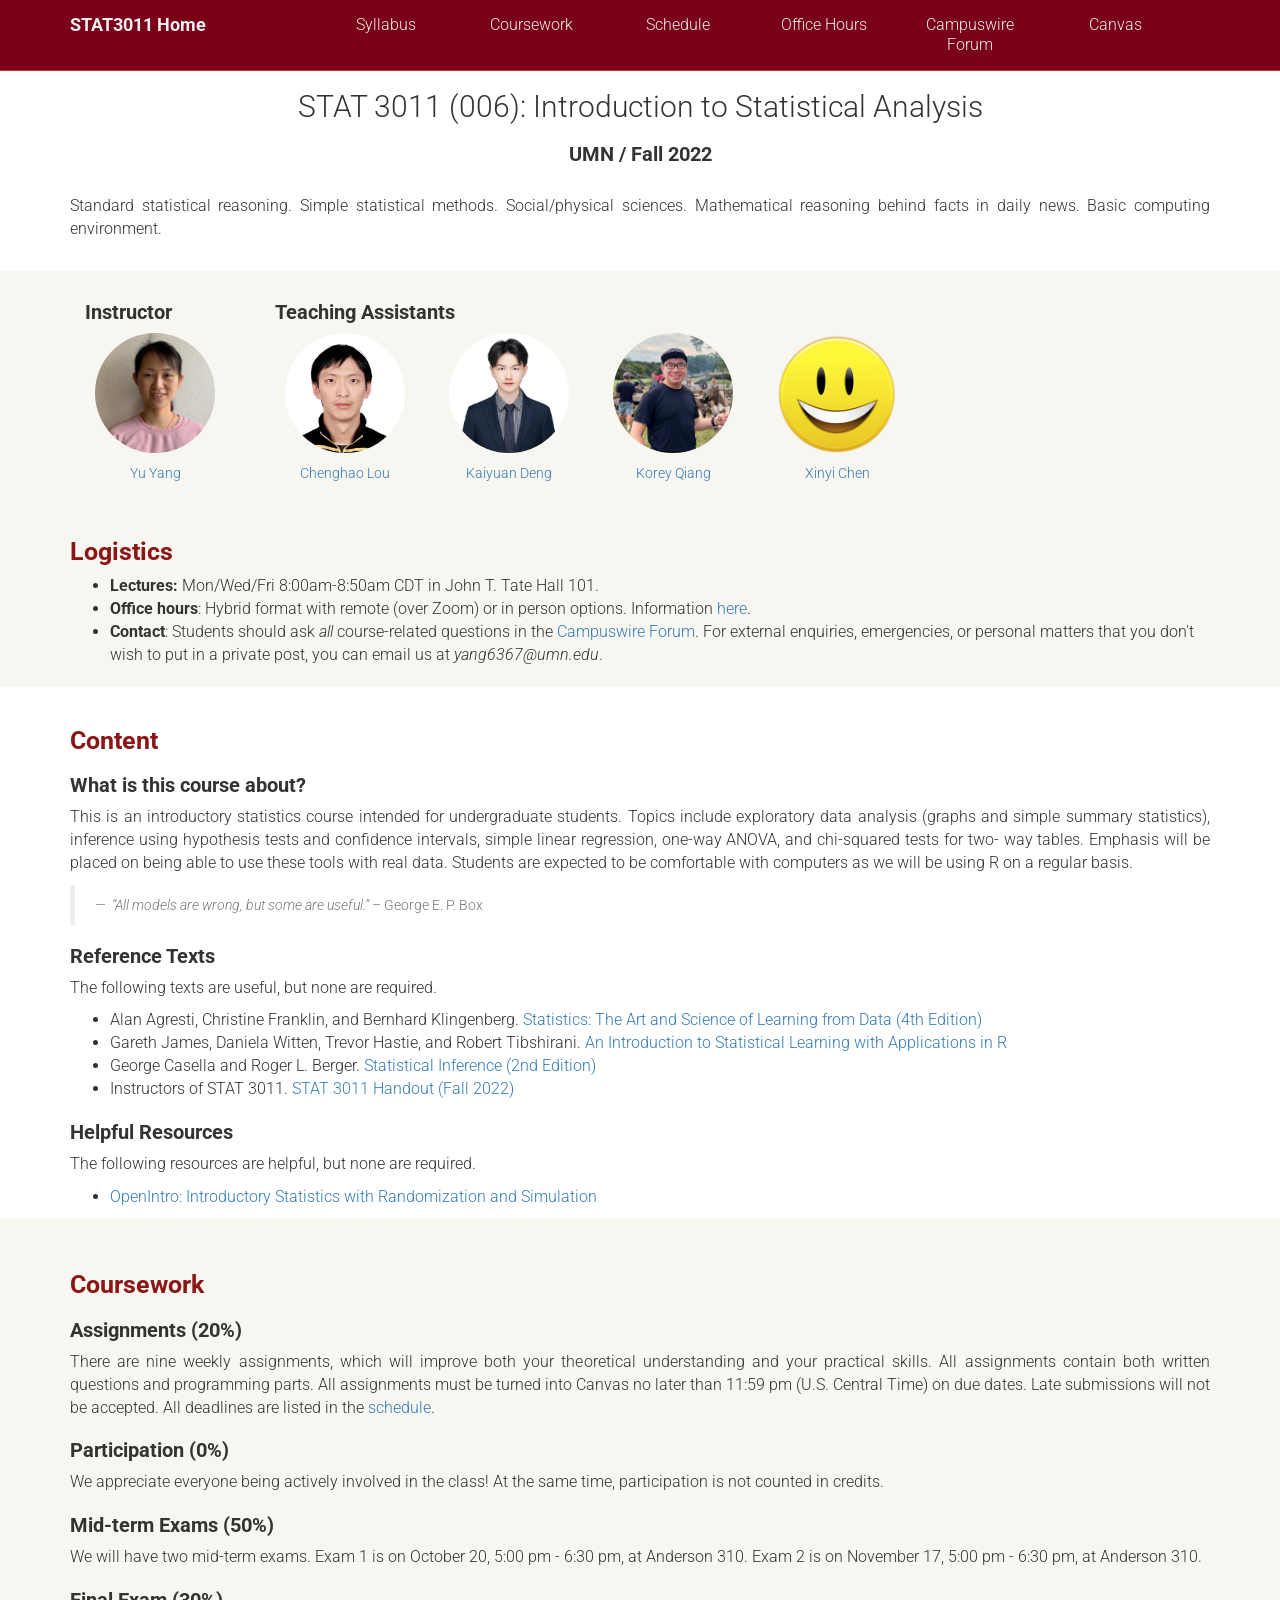
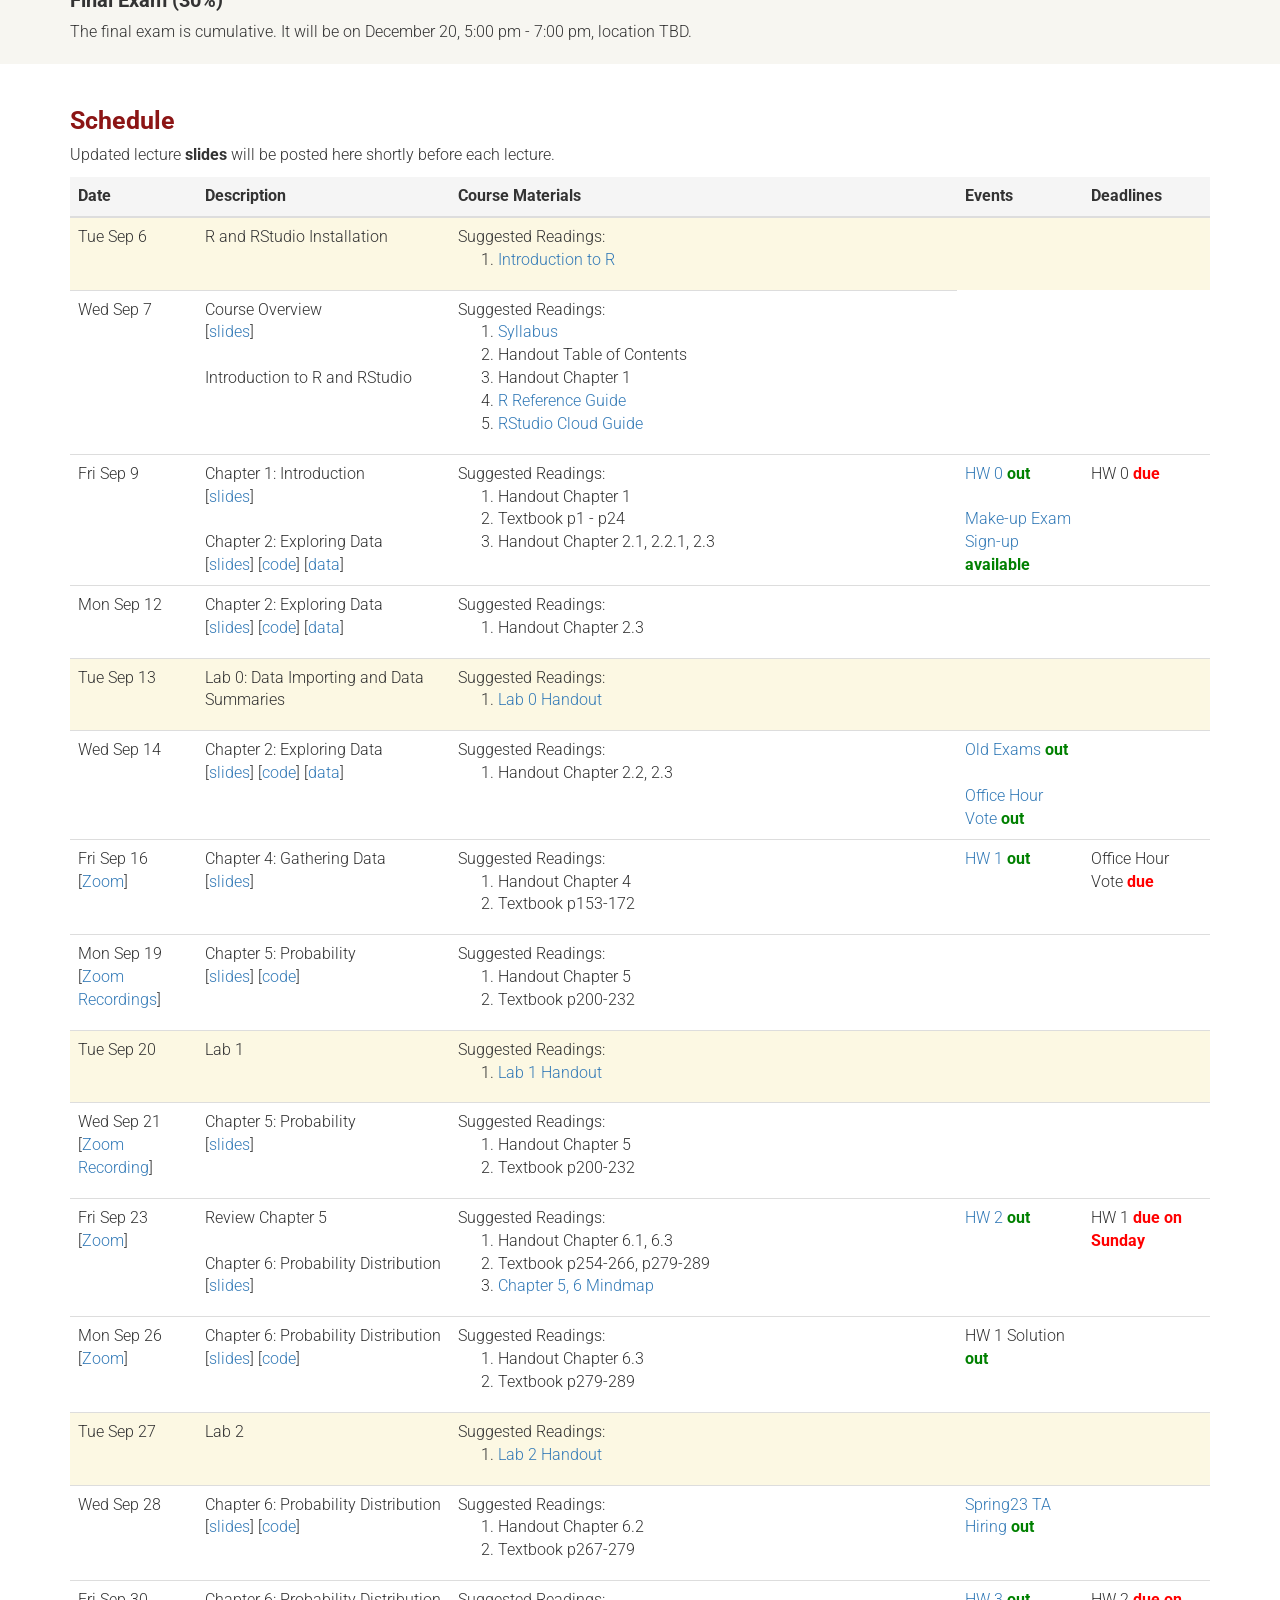
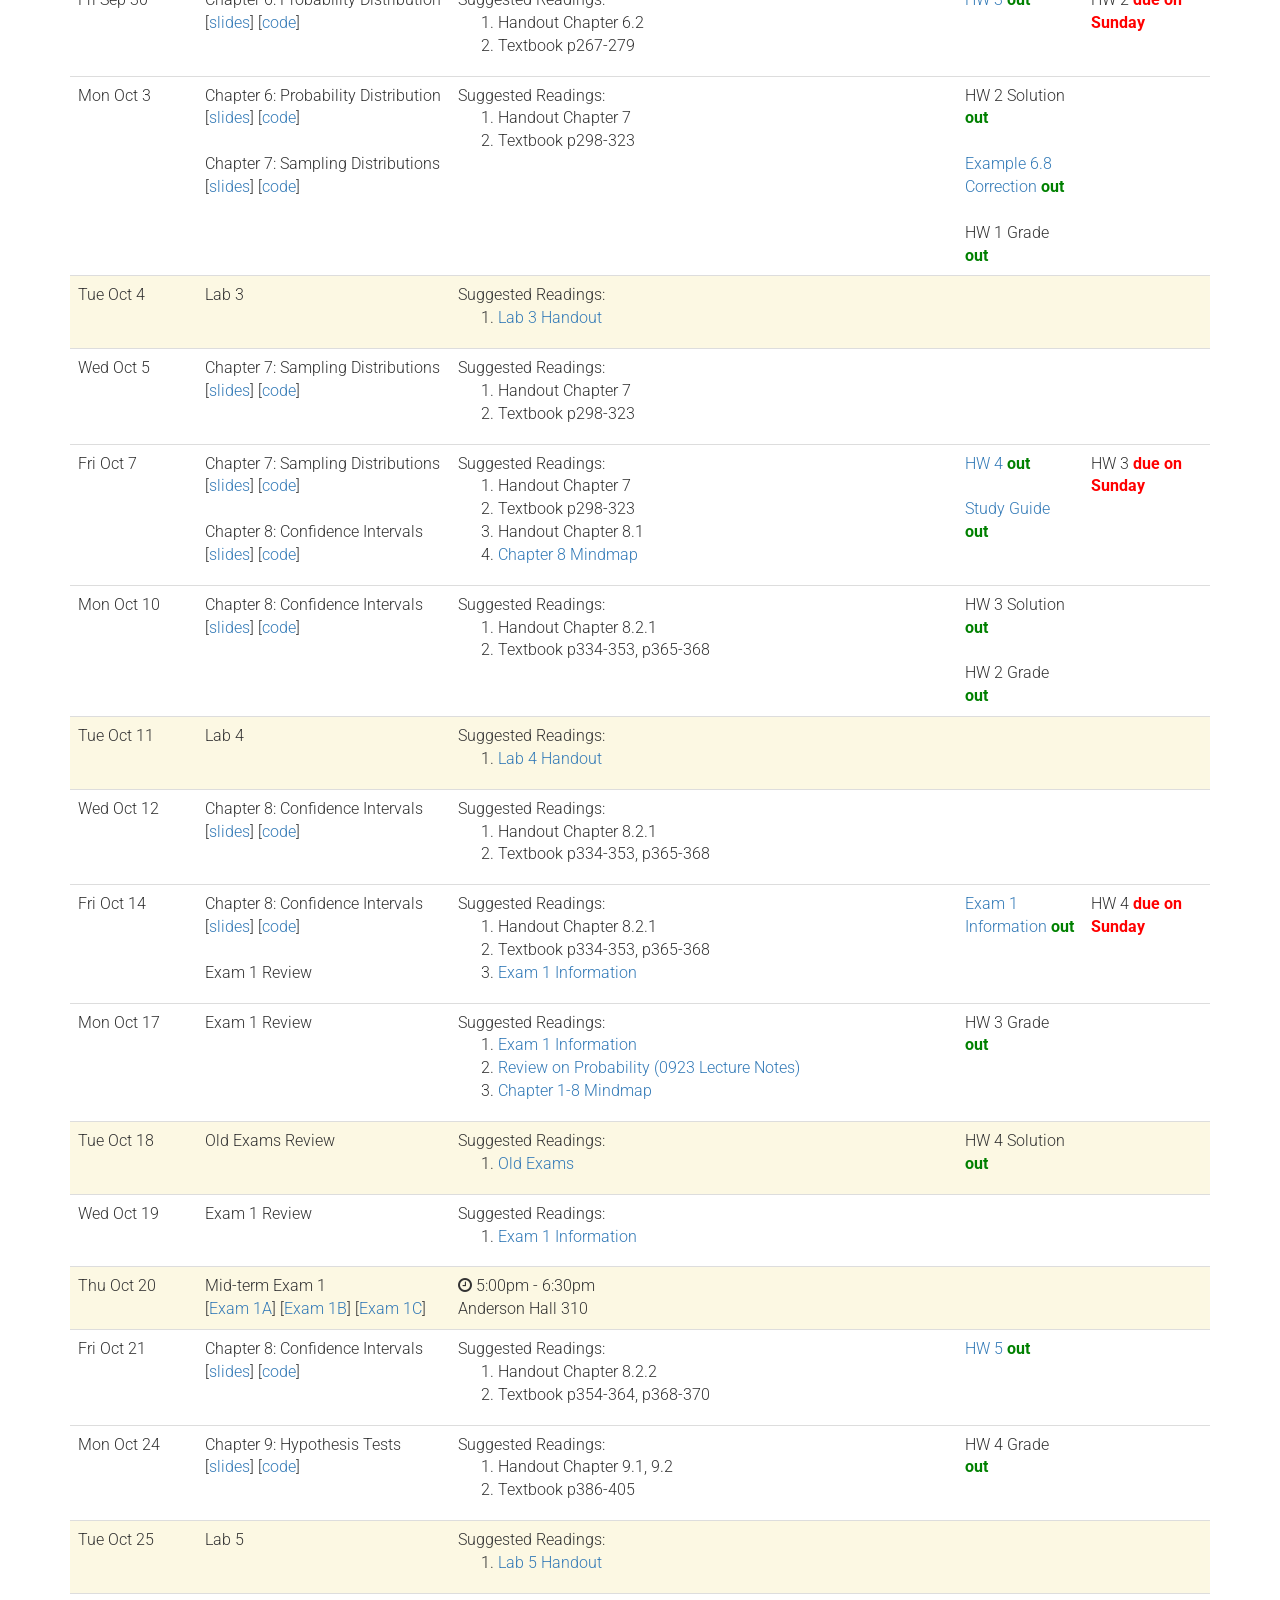
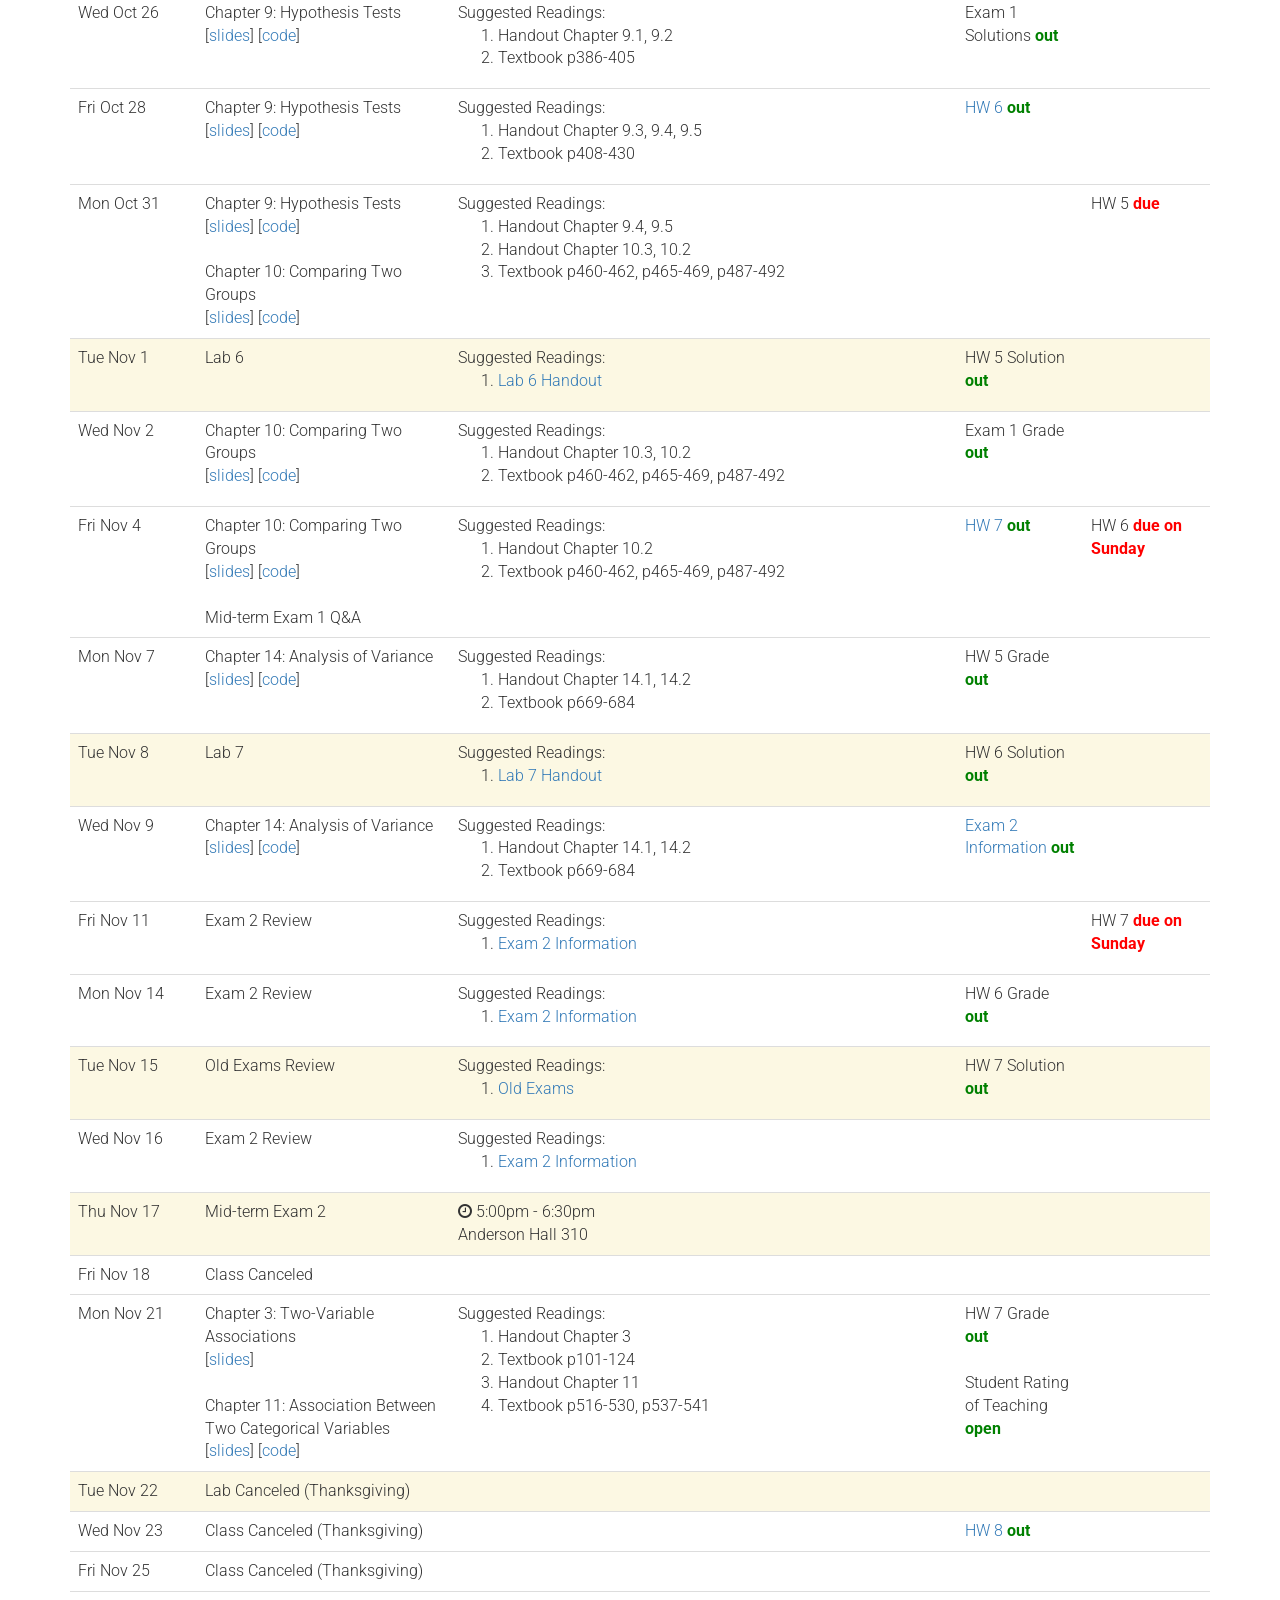
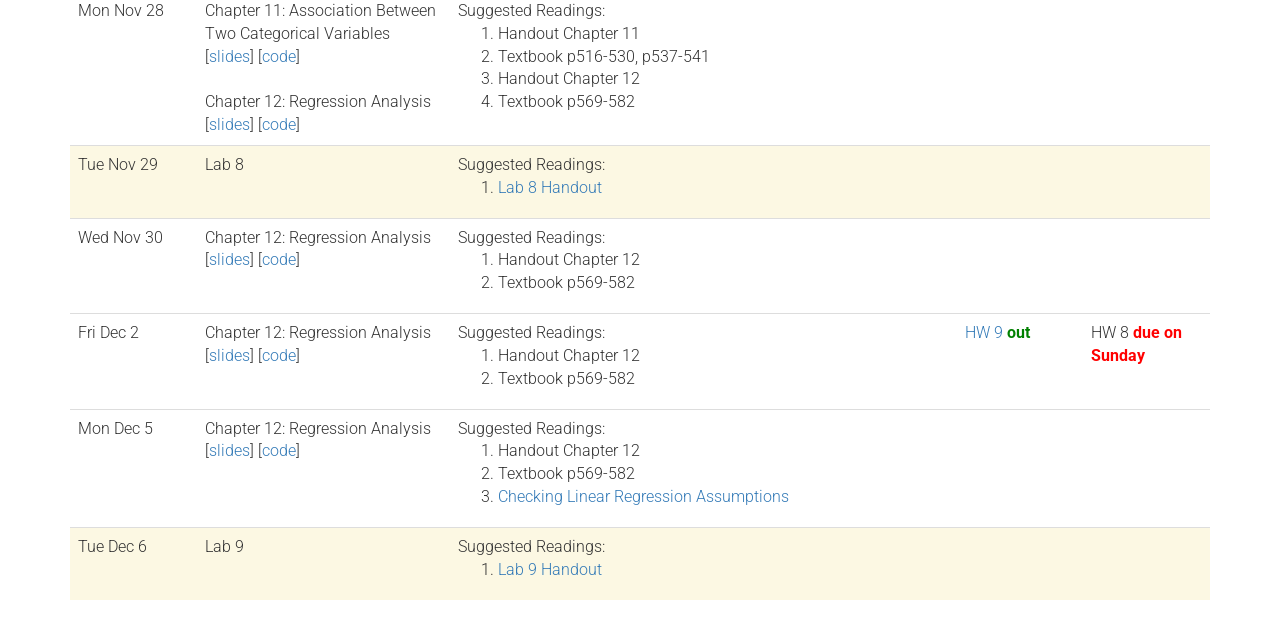
==== index.html @ 581b591e "add lab9" ====
<!DOCTYPE html>
<html lang="en">

<head>
  <meta charset="utf-8">
  <meta http-equiv="X-UA-Compatible" content="IE=edge">
  <meta name="viewport" content="width=device-width, user-scalable=no, initial-scale=1">

  <title>UMN STAT 3011 | Introduction to Statistical Analysis</title>

  <!-- bootstrap -->
  <link rel="stylesheet" href="https://maxcdn.bootstrapcdn.com/bootstrap/3.2.0/css/bootstrap.min.css">

  <!-- Google fonts -->
  <link href='http://fonts.googleapis.com/css?family=Roboto:400,300' rel='stylesheet' type='text/css'>

  <!-- Google tag (gtag.js) -->
  <script async src="https://www.googletagmanager.com/gtag/js?id=G-GYNMN1X4ST"></script>
  <script>
    window.dataLayer = window.dataLayer || [];
    function gtag(){dataLayer.push(arguments);}
    gtag('js', new Date());

    gtag('config', 'G-GYNMN1X4ST');
  </script>

  <link rel="stylesheet" type="text/css" href="style.css" />
</head>

  <link rel="stylesheet" type="text/css" href="style.css" />
  <link rel="stylesheet" href="https://maxcdn.bootstrapcdn.com/font-awesome/4.4.0/css/font-awesome.min.css">
</head>

<body>
<!-- Navbar -->
<nav class="navbar navbar-default navbar-fixed-top">
  <div class="container">
    <div class="navbar-header">
      <a class="navbar-brand brand" href="index.html">STAT3011 Home</a>
      <button type="button" class="navbar-toggle collapsed" data-toggle="collapse" data-target="#bs-example-navbar-collapse-1" aria-expanded="false">
        <span class="icon-bar"></span>
        <span class="icon-bar"></span>
        <span class="icon-bar"></span>
      </button>
    </div>

    <div class="collapse navbar-collapse" id="bs-example-navbar-collapse-1">
      <ul class="nav navbar-nav navbar-right">
        <li><a href="materials/Syllabus_STAT3011_Sec006.pdf">Syllabus</a></li>
        <li><a href="index.html#coursework">Coursework</a></li>
        <li><a href="index.html#schedule">Schedule</a></li>
        <li><a href="office_hours.html">Office Hours</a></li>
        <li><a href="https://campuswire.com/p/G50FDD740">Campuswire Forum</a></li>  
        <li><a href="https://canvas.umn.edu/courses/330825">Canvas</a></li>  
      </ul>
    </div>
  </div>
</nav>

<!-- Header -->
<div id="header" style="text-align:center">
  <h1>STAT 3011 (006): Introduction to Statistical Analysis</h1>
  <h3>UMN / Fall 2022</h3>
  <div style="clear:both;"></div>
</div>

<!-- Intro -->
<div class="container sec" id="intro">
  <p>
    Standard statistical reasoning. Simple statistical methods. Social/physical sciences. 
    Mathematical reasoning behind facts in daily news. Basic computing environment.
  </p>
</div>

<!-- Staff Info -->
<div class="sechighlight">
  <div class="container sec" id="people">
    <!-- <div class="row"> -->
    <div class="col-md-2">
      <h3>Instructor</h3>
      <div class="instructor">
        <a href="http://umn.edu/home/yang6367">
        <div class="instructorphoto"><img src="images/Yu_Yang.jpg"></div>
        <div>Yu Yang</div>
        </a>
      </div>
    </div>

    <div class="col-md-10">
      <h3>Teaching Assistants</h3>
      <a href="">
      <div class="instructor">
        <div class="instructorphoto"><img src="images/Chenghao_Lou.jpg"></div>
        <div>Chenghao Lou</div>
      </div>
      </a>

      <a href="">
        <div class="instructor">
          <div class="instructorphoto"><img src="images/Kaiyuan_Deng.jpg"></div>
          <div>Kaiyuan Deng</div>
        </div>
        </a>

        <a href="">
          <div class="instructor">
            <div class="instructorphoto"><img src="images/Korey_Qiang.jpg"></div>
            <div>Korey Qiang</div>
          </div>
          </a>

        <a href="">
          <div class="instructor">
            <div class="instructorphoto"><img src="images/smile.png"></div>
            <div>Xinyi Chen</div>
          </div>
          </a>

    </div>
  </div>


<!-- Logistics -->
  <div class="container sec" id="logistics">
    <h2>Logistics</h2>
    <ul>
      <li><b>Lectures:</b> Mon/Wed/Fri 8:00am-8:50am CDT in John T. Tate Hall 101. 
      <li><b>Office hours</b>: Hybrid format with remote (over Zoom) or in person options. Information <a href="office_hours.html">here</a>.</li>
      <li><b>Contact</b>: Students should ask <i>all</i> course-related questions in the <a href="https://campuswire.com/p/G50FDD740">Campuswire Forum</a>. 
        For external enquiries, emergencies, or personal matters that you don't wish to put in a private post, you can email us at <i>yang6367@umn.edu</i>.</li>
    </ul>
  </div>
</div>

<!-- Content -->
<div class="container sec" id="content">
  <h2>Content</h2>
  <h3>What is this course about?</h3>
  <p>
    This is an introductory statistics course intended for undergraduate students. Topics include exploratory data analysis 
    (graphs and simple summary statistics), inference using hypothesis tests and confidence intervals, simple linear regression, 
    one-way ANOVA, and chi-squared tests for two- way tables. Emphasis will be placed on being able to use these tools with real data. 
    Students are expected to be comfortable with computers as we will be using R on a regular basis.
  </p>
  <blockquote>
    <small>
      <i>“All models are wrong, but some are useful.”</i> – George E. P. Box
    </small>
  </blockquote>

  <h3>Reference Texts</h3>
  <p>
    The following texts are useful, but none are required.
  </p>
  <ul>
      <li>
          Alan Agresti, Christine Franklin, and Bernhard Klingenberg.
          <a href="https://www.amazon.com/Statistics-Science-Learning-Books-Carte/dp/0133860825">Statistics: The Art and Science of Learning from Data (4th Edition)</a>
      </li>
      <li>
          Gareth James, Daniela Witten, Trevor Hastie, and Robert Tibshirani. 
          <a href="https://www.statlearning.com">An Introduction to Statistical Learning with Applications in R</a>
      </li>
      <li>
        George Casella and Roger L. Berger. 
        <a href="https://www.amazon.com/Statistical-Inference-George-Casella/dp/0534243126">Statistical Inference (2nd Edition)</a>
      </li>
      <li>
        Instructors of STAT 3011.
        <a href="https://canvas.umn.edu/courses/330825/files/30096811?module_item_id=8785806">STAT 3011 Handout (Fall 2022)</a>
      </li>
    </ul>

    <h3>Helpful Resources</h3>
  <p>
    The following resources are helpful, but none are required.
  </p>
  <ul>
      <li>
          <a href="https://www.openintro.org/book/isrs/">OpenIntro: Introductory Statistics with Randomization and Simulation</a>
      </li>
    </ul>
</div>


<!-- Coursework -->
<!-- Note the margin-top:-20px and the <br> serve to make the #coursework hyperlink display correctly (with the h2 header visible) -->
<div class="sechighlight">
<div class="container sec" id="coursework" style="margin-top:-20px">
<br>
<h2>Coursework</h2>
  <h3>Assignments (20%)</h3>
  <p>
    There are nine weekly assignments, which will improve both your theoretical understanding and your practical skills. 
    All assignments contain both written questions and programming parts. All assignments must be turned into Canvas no later 
    than 11:59 pm (U.S. Central Time) on due dates. Late submissions will not be accepted. All deadlines are listed in the <a href="#schedule">schedule</a>.
  </p>

  <h3>Participation (0%)</h3>
  <p>
    We appreciate everyone being actively involved in the class! At the same time, participation is not counted in credits.
  </p>

  <h3>Mid-term Exams (50%)</h3>
  <p>
    We will have two mid-term exams. Exam 1 is on October 20, 5:00 pm - 6:30 pm, at Anderson 310. Exam 2 is on November 17, 5:00 pm - 6:30 pm, at Anderson 310.
  </p>

  <h3>Final Exam (30%)</h3>
  <p>
    The final exam is cumulative. It will be on December 20, 5:00 pm - 7:00 pm, location TBD.
  </p>
</div>
</div> 


<!-- Schedule -->
<!-- Note the margin-top:-20px and the <br> serve to make the #schedule hyperlink display correctly (with the h2 header visible) -->
<div class="container sec" id="schedule" style="margin-top:-20px">
<br>
<h2>Schedule</h2>
<p>
  Updated lecture <b>slides</b> will be posted here shortly before each lecture.
</p>

<table class="table">
  <colgroup>
    <col style="width:10%">
    <col style="width:20%">
    <col style="width:40%">
    <col style="width:10%">
    <col style="width:10%">
  </colgroup>
  <thead>
  <tr class="active">
    <th>Date</th>
    <th>Description</th>
    <th>Course Materials</th>
    <th>Events</th>
    <th>Deadlines</th>
  </tr>
  </thead>
  <tbody>

    <tr class="warning">
    <td>Tue Sep 6</td>
    <td>R and RStudio Installation
    </td>
    <td>
      Suggested Readings:
      <ol>
        <li><a href="https://canvas.umn.edu/courses/330825/pages/introduction-to-r">Introduction to R</a></li>
      </ol>
    </td>
    <td></td>
    <td></td>
    </tr>

  <tr>
    <td>Wed Sep 7</td>
    <td>Course Overview
      <br>
      [<a href="slides/Course_Overview.pdf">slides</a>]
      <br>
      <br>
      Introduction to R and RStudio
      <br>
      <!-- [<a href="">code</a>] -->
    </td>
    <td>
      Suggested Readings:
      <ol>
        <li><a href="materials/Syllabus_STAT3011_Sec006.pdf">Syllabus</a></li>
        <li>Handout Table of Contents</li>
        <li>Handout Chapter 1</li>
        <li><a href="readings/R_Reference_Guide.pdf">R Reference Guide</a></li>
        <li><a href="https://rstudio.cloud/learn/guide">RStudio Cloud Guide</a></li>
      </ol>
    </td>
  </tr>

  <tr>
    <td>Fri Sep 9</td>
    <td>Chapter 1: Introduction
      <br>
      [<a href="slides/Chapter1.pdf">slides</a>]
      <br>
      <br>
      Chapter 2: Exploring Data
      <br>
      [<a href="slides/Chapter2.pdf">slides</a>]
      [<a href="code/chapter2.R">code</a>]
      [<a href="data/Getting_to_Know_You_Survey_Fall_2022.csv">data</a>]
    </td>

    <td>
      Suggested Readings:
      <ol>
        <li>Handout Chapter 1</li>
        <li>Textbook p1 - p24</li>
        <li>Handout Chapter 2.1, 2.2.1, 2.3</li>
      </ol>
    </td>
    <td>
      <a href="https://canvas.umn.edu/courses/330825/assignments/2779169">HW 0</a> <b><font color="green">out</font></b>
      <br>
      <br>
      <a href="https://canvas.umn.edu/courses/330825/pages/make-up-exams-sign-up?module_item_id=8872709">Make-up Exam Sign-up</a>  <b><font color="green">available</font></b>
    </td>
    <td>
      HW 0 <b><font color="red">due</font></b>
    </td>
  </tr>

  <tr>
    <td>Mon Sep 12</td>
    <td>
      Chapter 2: Exploring Data
      <br>
      [<a href="slides/Chapter2.pdf">slides</a>]
      [<a href="code/chapter2.R">code</a>]
      [<a href="data/Getting_to_Know_You_Survey_Fall_2022.csv">data</a>]
    </td>

    <td>
      Suggested Readings:
      <ol>
        <li>Handout Chapter 2.3</li>
      </ol>
    </td>
    <td></td>
    <td></td>
  </tr>

  <tr class="warning">
    <td>Tue Sep 13</td>
    <td>Lab 0: Data Importing and Data Summaries
    </td>
    <td>
      Suggested Readings:
      <ol>
        <li><a href="lab/Lab0_3011_F22.pdf">Lab 0 Handout</a></li>
      </ol>
    </td>
    <td></td>
    <td></td>
    </tr>

    <tr>
      <td>Wed Sep 14</td>
      <td>
        Chapter 2: Exploring Data
        <br>
        [<a href="slides/Chapter2.pdf">slides</a>]
        [<a href="code/chapter2.R">code</a>]
        [<a href="data/Getting_to_Know_You_Survey_Fall_2022.csv">data</a>]
      </td>
  
      <td>
        Suggested Readings:
        <ol>
          <li>Handout Chapter 2.2, 2.3</li>
        </ol>
      </td>
      <td>
        <a href="materials/old_exams.zip">Old Exams</a> <b><font color="green">out</font></b>
        <br>
        <br>
        <a href="https://www.when2meet.com/?16829173-N2ITt">Office Hour Vote</a> <b><font color="green">out</font></b>
      </td>
      <td></td>
    </tr>

    <tr>
      <td>Fri Sep 16 <br> [<a href="https://umn.zoom.us/my/yuyang.umn">Zoom</a>]</td>
      <td>
        Chapter 4: Gathering Data
        <br>
        [<a href="slides/Chapter4.pdf">slides</a>]
      </td>
  
      <td>
        Suggested Readings:
        <ol>
          <li>Handout Chapter 4</li>
          <li>Textbook p153-172</li>
        </ol>
      </td>
      <td>
        <a href="homework/HW1Problems.pdf">HW 1</a> <b><font color="green">out</font></b>
      </td>
      <td>
        Office Hour Vote <b><font color="red">due</font></b>
      </td>
    </tr>

    <tr>
      <td>
        Mon Sep 19
        <br>
        [<a href="https://canvas.umn.edu/courses/330825/external_tools/24">Zoom Recordings</a>]
      </td>
      <td>
        Chapter 5: Probability
        <br>
        [<a href="slides/Chapter5.pdf">slides</a>]
        [<a href="code/chapter5.R">code</a>]
      </td>
  
      <td>
        Suggested Readings:
        <ol>
          <li>Handout Chapter 5</li>
          <li>Textbook p200-232</li>
        </ol>
      </td>
      <td></td>
      <td></td>
    </tr>

    <tr class="warning">
      <td>Tue Sep 20</td>
      <td>Lab 1
      </td>
      <td>
        Suggested Readings:
        <ol>
          <li><a href="lab/Lab1_3011_F22.pdf">Lab 1 Handout</a></li>
        </ol>
      </td>
      <td></td>
      <td></td>
      </tr>

    <tr>
      <td>
        Wed Sep 21
        <br>
        [<a href="https://canvas.umn.edu/courses/330825/external_tools/24">Zoom Recording</a>]
      </td>
      <td>
        Chapter 5: Probability
        <br>
        [<a href="slides/Chapter5.pdf">slides</a>]
      </td>
  
      <td>
        Suggested Readings:
        <ol>
          <li>Handout Chapter 5</li>
          <li>Textbook p200-232</li>
        </ol>
      </td>
      <td></td>
      <td></td>
    </tr>

    <tr>
      <td>Fri Sep 23 <br> [<a href="https://umn.zoom.us/my/yuyang.umn">Zoom</a>]</td>
      <td>
        Review Chapter 5
        <br>
        <br>
        Chapter 6: Probability Distribution
        <br>
        [<a href="slides/Chapter6.pdf">slides</a>]
      </td>
  
      <td>
        Suggested Readings:
        <ol>
          <li>Handout Chapter 6.1, 6.3</li>
          <li>Textbook p254-266, p279-289</li>
          <li><a href="https://xmind.works/#/share/6xlxBfbG">Chapter 5, 6 Mindmap</a></li>
        </ol>
      </td>
      <td>
        <a href="homework/HW2Problems.pdf">HW 2</a> <b><font color="green">out</font></b>
      </td>
      <td>
        HW 1 <b><font color="red">due on Sunday</font></b>
      </td>
    </tr>

    <tr>
      <td>Mon Sep 26 <br> [<a href="https://umn.zoom.us/my/yuyang.umn">Zoom</a>]</td>
      <td>
        Chapter 6: Probability Distribution
        <br>
        [<a href="slides/Chapter6.pdf">slides</a>]
        [<a href="code/chapter6.R">code</a>]
      </td>
  
      <td>
        Suggested Readings:
        <ol>
          <li>Handout Chapter 6.3</li>
          <li>Textbook p279-289</li>
        </ol>
      </td>
      <td>
        HW 1 Solution <b><font color="green">out</font></b>
      </td>
      <td></td>
    </tr>

    <tr class="warning">
      <td>Tue Sep 27</td>
      <td>Lab 2
      </td>
      <td>
        Suggested Readings:
        <ol>
          <li><a href="lab/Lab2_3011_F22.pdf">Lab 2 Handout</a></li>
        </ol>
      </td>
      <td></td>
      <td></td>
      </tr>

      <tr>
        <td>Wed Sep 28</td>
        <td>
          Chapter 6: Probability Distribution
          <br>
          [<a href="slides/Chapter6.pdf">slides</a>]
          [<a href="code/chapter6.R">code</a>]
        </td>
    
        <td>
          Suggested Readings:
          <ol>
            <li>Handout Chapter 6.2</li>
            <li>Textbook p267-279</li>
          </ol>
        </td>
        <td>
          <a href="materials/STAT_Undergrad_TA_Spring_2023 _Flyer.pdf">Spring23 TA Hiring</a> <b><font color="green">out</font></b>
        </td>
        <td></td>
      </tr>

      <tr>
        <td>Fri Sep 30</td>
        <td>
          Chapter 6: Probability Distribution
          <br>
          [<a href="slides/Chapter6.pdf">slides</a>]
          [<a href="code/chapter6.R">code</a>]
        </td>
    
        <td>
          Suggested Readings:
          <ol>
            <li>Handout Chapter 6.2</li>
            <li>Textbook p267-279</li>
          </ol>
        </td>
        <td>
          <a href="homework/HW3Problems.pdf">HW 3</a> <b><font color="green">out</font></b>
        </td>
        <td>
          HW 2 <b><font color="red">due on Sunday</font></b>
        </td>
      </tr>

      <tr>
        <td>Mon Oct 3</td>
        <td>
          Chapter 6: Probability Distribution
          <br>
          [<a href="slides/Chapter6.pdf">slides</a>]
          [<a href="code/chapter6.R">code</a>]
          <br>
          <br>
          Chapter 7: Sampling Distributions
          <br>
          [<a href="slides/Chapter7.pdf">slides</a>]
          [<a href="code/chapter7.R">code</a>]
        </td>
    
        <td>
          Suggested Readings:
          <ol>
            <li>Handout Chapter 7</li>
            <li>Textbook p298-323</li>
          </ol>
        </td>
        <td>
          HW 2 Solution <b><font color="green">out</font></b>
          <br>
          <br>
          <a href="slides/Example_6_8_Correction.pdf">Example 6.8 Correction</a> <b><font color="green">out</font></b>
          <br>
          <br>
          HW 1 Grade <b><font color="green">out</font></b>
        </td>
        <td></td>
      </tr>

      <tr class="warning">
        <td>Tue Oct 4</td>
        <td>Lab 3
        </td>
        <td>
          Suggested Readings:
          <ol>
            <li><a href="lab/Lab3_3011_F22.pdf">Lab 3 Handout</a></li>
          </ol>
        </td>
        <td></td>
        <td></td>
        </tr>
      
        <tr>
          <td>Wed Oct 5</td>
          <td>
            Chapter 7: Sampling Distributions
            <br>
            [<a href="slides/Chapter7.pdf">slides</a>]
            [<a href="code/chapter7.R">code</a>]
          </td>
      
          <td>
            Suggested Readings:
            <ol>
              <li>Handout Chapter 7</li>
              <li>Textbook p298-323</li>
            </ol>
          </td>
          <td></td>
          <td></td>
        </tr>

        <tr>
          <td>Fri Oct 7</td>
          <td>
            Chapter 7: Sampling Distributions
            <br>
            [<a href="slides/Chapter7.pdf">slides</a>]
            [<a href="code/chapter7.R">code</a>]
            <br>
            <br>
            Chapter 8: Confidence Intervals
            <br>
            [<a href="slides/Chapter8.pdf">slides</a>]
            [<a href="code/chapter8.R">code</a>]
          </td>
      
          <td>
            Suggested Readings:
            <ol>
              <li>Handout Chapter 7</li>
              <li>Textbook p298-323</li>
              <li>Handout Chapter 8.1</li>
              <li><a href="https://xmind.works/#/share/6xlxBfbG">Chapter 8 Mindmap</a></li>
            </ol>
          </td>
          <td>
            <a href="homework/HW4Problems.pdf">HW 4</a> <b><font color="green">out</font></b>
            <br>
            <br>
            <a href="materials/StudyGuideDoc.zip">Study Guide</a> <b><font color="green">out</font></b>
          </td>
          <td>
            HW 3 <b><font color="red">due on Sunday</font></b>
          </td>
        </tr>

        <tr>
          <td>Mon Oct 10</td>
          <td>
            Chapter 8: Confidence Intervals
            <br>
            [<a href="slides/Chapter8.pdf">slides</a>]
            [<a href="code/chapter8.R">code</a>]
          </td>
      
          <td>
            Suggested Readings:
            <ol>
              <li>Handout Chapter 8.2.1</li>
              <li>Textbook p334-353, p365-368</li>
            </ol>
          </td>
          <td>
            HW 3 Solution <b><font color="green">out</font></b>
            <br>
            <br>
            HW 2 Grade <b><font color="green">out</font></b>
          </td>
          <td></td>
        </tr>

        <tr class="warning">
          <td>Tue Oct 11</td>
          <td>Lab 4
          </td>
          <td>
            Suggested Readings:
            <ol>
              <li><a href="lab/Lab4_3011_F22.pdf">Lab 4 Handout</a></li>
            </ol>
          </td>
          <td></td>
          <td></td>
          </tr>

        <tr>
          <td>Wed Oct 12</td>
          <td>
            Chapter 8: Confidence Intervals
            <br>
            [<a href="slides/Chapter8.pdf">slides</a>]
            [<a href="code/chapter8.R">code</a>]
          </td>
      
          <td>
            Suggested Readings:
            <ol>
              <li>Handout Chapter 8.2.1</li>
              <li>Textbook p334-353, p365-368</li>
            </ol>
          </td>
          <td></td>
          <td></td>
        </tr>

        <tr>
          <td>Fri Oct 14</td>
          <td>
            Chapter 8: Confidence Intervals
            <br>
            [<a href="slides/Chapter8.pdf">slides</a>]
            [<a href="code/chapter8.R">code</a>]
            <br>
            <br>
            Exam 1 Review
          </td>
      
          <td>
            Suggested Readings:
            <ol>
              <li>Handout Chapter 8.2.1</li>
              <li>Textbook p334-353, p365-368</li>
              <li><a href="materials/Exam1_Info_3011_F22.pdf">Exam 1 Information</a></li>
            </ol>
          </td>
          <td>
            <a href="materials/Exam1_Info_3011_F22.pdf">Exam 1 Information</a> <b><font color="green">out</font></b>
          </td>
          <td>
            HW 4 <b><font color="red">due on Sunday</font></b>
          </td>
        </tr>

        <tr>
          <td>Mon Oct 17</td>
          <td>
            Exam 1 Review
          </td>
      
          <td>
            Suggested Readings:
            <ol>
              <li><a href="materials/Exam1_Info_3011_F22.pdf">Exam 1 Information</a></li>
              <li><a href="slides/0923_Lecture_Probability_Review.pdf">Review on Probability (0923 Lecture Notes)</a></li>
              <li><a href="https://xmind.works/#/share/6xlxBfbG">Chapter 1-8 Mindmap</a></li>
            </ol>
          </td>
          <td>
            HW 3 Grade <b><font color="green">out</font></b>
          </td>
          <td></td>
        </tr>
        
        <tr class="warning">
          <td>Tue Oct 18</td>
          <td>Old Exams Review
          </td>
          <td>
            Suggested Readings:
            <ol>
              <li><a href="materials/old_exams.zip">Old Exams</a></li>
            </ol>
          </td>
          <td>
            HW 4 Solution <b><font color="green">out</font></b>
          </td>
          <td></td>
          </tr>

        <tr>
          <td>Wed Oct 19</td>
          <td>
            Exam 1 Review
          </td>
      
          <td>
            Suggested Readings:
            <ol>
              <li><a href="materials/Exam1_Info_3011_F22.pdf">Exam 1 Information</a></li>
            </ol>
          </td>
          <td></td>
          <td></td>
        </tr>

        <tr class="warning">
          <td>Thu Oct 20</td>
          <td>
            Mid-term Exam 1
            <br>
            [<a href="exams/Exam1TypeA_3011_F22.pdf">Exam 1A</a>]
            [<a href="exams/Exam1TypeB_3011_F22.pdf">Exam 1B</a>]
            [<a href="exams/Exam1TypeC_3011_F22.pdf">Exam 1C</a>]
          </td>
          <td>
            <i class="fa fa-clock-o"></i> 5:00pm - 6:30pm<br>Anderson Hall 310
          </td>
          <td></td>
          <td></td>
          </tr>

        <tr>
          <td>Fri Oct 21</td>
          <td>
            Chapter 8: Confidence Intervals
            <br>
            [<a href="slides/Chapter8.pdf">slides</a>]
            [<a href="code/chapter8.R">code</a>]
          </td>
      
          <td>
            Suggested Readings:
            <ol>
              <li>Handout Chapter 8.2.2</li>
              <li>Textbook p354-364, p368-370</li>
            </ol>
          </td>
          <td>
            <a href="homework/HW5Problems.pdf">HW 5</a> <b><font color="green">out</font></b>
          </td>
          <td></td>
        </tr>

        <tr>
          <td>Mon Oct 24</td>
          <td>
            Chapter 9: Hypothesis Tests
            <br>
            [<a href="slides/Chapter9.pdf">slides</a>]
            [<a href="code/chapter9.R">code</a>]
          </td>
      
          <td>
            Suggested Readings:
            <ol>
              <li>Handout Chapter 9.1, 9.2</li>
              <li>Textbook p386-405</li>
            </ol>
          </td>
          <td>
            HW 4 Grade <b><font color="green">out</font></b>
          </td>
          <td></td>
        </tr>

        <tr class="warning">
          <td>Tue Oct 25</td>
          <td>Lab 5
          </td>
          <td>
            Suggested Readings:
            <ol>
              <li><a href="lab/Lab5_3011_F22.pdf">Lab 5 Handout</a></li>
            </ol>
          </td>
          <td></td>
          <td></td>
          </tr>

        <tr>
          <td>Wed Oct 26</td>
          <td>
            Chapter 9: Hypothesis Tests
            <br>
            [<a href="slides/Chapter9.pdf">slides</a>]
            [<a href="code/chapter9.R">code</a>]
          </td>
      
          <td>
            Suggested Readings:
            <ol>
              <li>Handout Chapter 9.1, 9.2</li>
              <li>Textbook p386-405</li>
            </ol>
          </td>
          <td>
            Exam 1 Solutions <b><font color="green">out</font></b>
          </td>
          <td></td>
        </tr>

        <tr>
          <td>Fri Oct 28</td>
          <td>
            Chapter 9: Hypothesis Tests
            <br>
            [<a href="slides/Chapter9.pdf">slides</a>]
            [<a href="code/chapter9.R">code</a>]
          </td>
      
          <td>
            Suggested Readings:
            <ol>
              <li>Handout Chapter 9.3, 9.4, 9.5</li>
              <li>Textbook p408-430</li>
            </ol>
          </td>
          <td>
            <a href="homework/HW6Problems.pdf">HW 6</a> <b><font color="green">out</font></b>
          </td>
          <td></td>
        </tr>

        <tr>
          <td>Mon Oct 31</td>
          <td>
            Chapter 9: Hypothesis Tests
            <br>
            [<a href="slides/Chapter9.pdf">slides</a>]
            [<a href="code/chapter9.R">code</a>]
            <br>
            <br>
            Chapter 10: Comparing Two Groups
            <br>
            [<a href="slides/Chapter10.pdf">slides</a>]
            [<a href="code/chapter10.R">code</a>]
          </td>
      
          <td>
            Suggested Readings:
            <ol>
              <li>Handout Chapter 9.4, 9.5</li>
              <li>Handout Chapter 10.3, 10.2</li>
              <li>Textbook p460-462, p465-469, p487-492</li>
            </ol>
          </td>
          <td></td>
          <td>
            HW 5 <b><font color="red">due</font></b>
          </td>
        </tr>

        <tr class="warning">
          <td>Tue Nov 1</td>
          <td>Lab 6
          </td>
          <td>
            Suggested Readings:
            <ol>
              <li><a href="lab/Lab6_3011_F22.pdf">Lab 6 Handout</a></li>
            </ol>
          </td>
          <td>
            HW 5 Solution <b><font color="green">out</font></b>
          </td>
          <td></td>
          </tr>

          <tr>
            <td>Wed Nov 2</td>
            <td>
              Chapter 10: Comparing Two Groups
              <br>
              [<a href="slides/Chapter10.pdf">slides</a>]
              [<a href="code/chapter10.R">code</a>]
            </td>
        
            <td>
              Suggested Readings:
              <ol>
                <li>Handout Chapter 10.3, 10.2</li>
                <li>Textbook p460-462, p465-469, p487-492</li>
              </ol>
            </td>
            <td>
              Exam 1 Grade</a> <b><font color="green">out</font></b>
            </td>
            <td></td>
          </tr>

          <tr>
            <td>Fri Nov 4</td>
            <td>
              Chapter 10: Comparing Two Groups
              <br>
              [<a href="slides/Chapter10.pdf">slides</a>]
              [<a href="code/chapter10.R">code</a>]
              <br>
              <br>
              Mid-term Exam 1 Q&A
            </td>
        
            <td>
              Suggested Readings:
              <ol>
                <li>Handout Chapter 10.2</li>
                <li>Textbook p460-462, p465-469, p487-492</li>
              </ol>
            </td>
            <td>
              <a href="homework/HW7Problems.pdf">HW 7</a> <b><font color="green">out</font></b>
            </td>
            <td>
              HW 6 <b><font color="red">due on Sunday</font></b>
            </td>
          </tr>

          <tr>
            <td>Mon Nov 7</td>
            <td>
              Chapter 14: Analysis of Variance
              <br>
              [<a href="slides/Chapter14.pdf">slides</a>]
              [<a href="code/chapter14.R">code</a>]
            </td>
        
            <td>
              Suggested Readings:
              <ol>
                <li>Handout Chapter 14.1, 14.2</li>
                <li>Textbook p669-684</li>
              </ol>
            </td>
            <td>
              HW 5 Grade <b><font color="green">out</font></b>
            </td>
            <td></td>
          </tr>

          <tr class="warning">
            <td>Tue Nov 8</td>
            <td>Lab 7
            </td>
            <td>
              Suggested Readings:
              <ol>
                <li><a href="lab/Lab7_3011_F22.pdf">Lab 7 Handout</a></li>
              </ol>
            </td>
            <td>
              HW 6 Solution <b><font color="green">out</font></b>
            </td>
            <td></td>
            </tr>

          <tr>
            <td>Wed Nov 9</td>
            <td>
              Chapter 14: Analysis of Variance
              <br>
              [<a href="slides/Chapter14.pdf">slides</a>]
              [<a href="code/chapter14.R">code</a>]
            </td>
        
            <td>
              Suggested Readings:
              <ol>
                <li>Handout Chapter 14.1, 14.2</li>
                <li>Textbook p669-684</li>
              </ol>
            </td>
            <td>
              <a href="materials/Exam2_Info_3011_F22.pdf">Exam 2 Information</a> <b><font color="green">out</font></b>
            </td>
            <td></td>
          </tr>

          <tr>
            <td>Fri Nov 11</td>
            <td>
              Exam 2 Review
            </td>
        
            <td>
              Suggested Readings:
              <ol>
                <li><a href="materials/Exam2_Info_3011_F22.pdf">Exam 2 Information</a></li>
              </ol>
            </td>
            <td></td>
            <td>
              HW 7 <b><font color="red">due on Sunday</font></b>
            </td>
          </tr>

          <tr>
            <td>Mon Nov 14</td>
            <td>
              Exam 2 Review
            </td>
        
            <td>
              Suggested Readings:
              <ol>
                <li><a href="materials/Exam2_Info_3011_F22.pdf">Exam 2 Information</a></li>
              </ol>
            </td>
            <td>
              HW 6 Grade <b><font color="green">out</font></b>
            </td>
            <td></td>
          </tr>

          <tr class="warning">
            <td>Tue Nov 15</td>
            <td>Old Exams Review
            </td>
            <td>
              Suggested Readings:
              <ol>
                <li><a href="materials/old_exams.zip">Old Exams</a></li>
              </ol>
            </td>
            <td>
              HW 7 Solution <b><font color="green">out</font></b>
            </td>
            <td></td>
            </tr>
          
            <tr>
              <td>Wed Nov 16</td>
              <td>
                Exam 2 Review
              </td>
          
              <td>
                Suggested Readings:
                <ol>
                  <li><a href="materials/Exam2_Info_3011_F22.pdf">Exam 2 Information</a></li>
                </ol>
              </td>
              <td></td>
              <td></td>
            </tr>
          
            <tr class="warning">
              <td>Thu Nov 17</td>
              <td>
                Mid-term Exam 2
              </td>
              <td>
                <i class="fa fa-clock-o"></i> 5:00pm - 6:30pm<br>Anderson Hall 310
              </td>
              <td></td>
              <td></td>
              </tr>

              <tr>
                <td>Fri Nov 18</td>
                <td>
                  Class Canceled
                </td>
            
                <td></td>
                <td></td>
                <td></td>
              </tr>

              <tr>
                <td>Mon Nov 21</td>
                <td>
                  Chapter 3: Two-Variable Associations
                  <br>
                  [<a href="slides/Chapter3.pdf">slides</a>]
                  <br>
                  <br>
                  Chapter 11: Association Between Two Categorical Variables
                  <br>
                  [<a href="slides/Chapter11.pdf">slides</a>]
                  [<a href="code/chapter11.R">code</a>]
                </td>
            
                <td>
                  Suggested Readings:
                  <ol>
                    <li>Handout Chapter 3</li>
                    <li>Textbook p101-124</li>
                    <li>Handout Chapter 11</li>
                    <li>Textbook p516-530, p537-541</li>
                  </ol>
                </td>
                <td>
                  HW 7 Grade <b><font color="green">out</font></b>
                  <br>
                  <br>
                  Student Rating of Teaching <b><font color="green">open</font></b>
                </td>
                <td></td>
              </tr>

              <tr class="warning">
                <td>Tue Nov 22</td>
                <td>Lab Canceled (Thanksgiving)
                </td>
                <td></td>
                <td></td>
                <td></td>
                </tr>

                <tr>
                  <td>Wed Nov 23</td>
                  <td>
                    Class Canceled (Thanksgiving)
                  </td>
              
                  <td></td>
                  <td>
                    <a href="homework/HW8Problems.pdf">HW 8</a> <b><font color="green">out</font></b>
                  </td>
                  <td></td>
                </tr>

                <tr>
                  <td>Fri Nov 25</td>
                  <td>
                    Class Canceled (Thanksgiving)
                  </td>
              
                  <td></td>
                  <td></td>
                  <td></td>
                </tr>

                <tr>
                  <td>Mon Nov 28</td>
                  <td>
                    Chapter 11: Association Between Two Categorical Variables
                    <br>
                    [<a href="slides/Chapter11.pdf">slides</a>]
                    [<a href="code/chapter11.R">code</a>]
                    <br>
                    <br>
                    Chapter 12: Regression Analysis
                    <br>
                    [<a href="slides/Chapter12.pdf">slides</a>]
                    [<a href="code/chapter12.R">code</a>]
                    
                  </td>
              
                  <td>
                    Suggested Readings:
                    <ol>
                      <li>Handout Chapter 11</li>
                      <li>Textbook p516-530, p537-541</li>
                      <li>Handout Chapter 12</li>
                      <li>Textbook p569-582</li>
                    </ol>
                  </td>
                  <td></td>
                  <td></td>
                </tr>

                <tr class="warning">
                  <td>Tue Nov 29</td>
                  <td>Lab 8</td>
                  <td>
                    Suggested Readings:
                    <ol>
                      <li><a href="lab/Lab8_3011_F22.pdf">Lab 8 Handout</a></li>
                    </ol>
                  </td>
                  <td></td>
                  <td></td>
                  </tr>

                <tr>
                  <td>Wed Nov 30</td>
                  <td>
                    Chapter 12: Regression Analysis
                    <br>
                    [<a href="slides/Chapter12.pdf">slides</a>]
                    [<a href="code/chapter12.R">code</a>]
                    
                  </td>
              
                  <td>
                    Suggested Readings:
                    <ol>
                      <li>Handout Chapter 12</li>
                      <li>Textbook p569-582</li>
                    </ol>
                  </td>
                  <td></td>
                  <td></td>
                </tr>

                <tr>
                  <td>Fri Dec 2</td>
                  <td>
                    Chapter 12: Regression Analysis
                    <br>
                    [<a href="slides/Chapter12.pdf">slides</a>]
                    [<a href="code/chapter12.R">code</a>]
                    
                  </td>
              
                  <td>
                    Suggested Readings:
                    <ol>
                      <li>Handout Chapter 12</li>
                      <li>Textbook p569-582</li>
                    </ol>
                  </td>
                  <td>
                    <a href="homework/HW9Problems.pdf">HW 9</a> <b><font color="green">out</font></b>
                  </td>
                  <td>
                    HW 8 <b><font color="red">due on Sunday</font></b>
                  </td>
                </tr>

                <tr>
                  <td>Mon Dec 5</td>
                  <td>
                    Chapter 12: Regression Analysis
                    <br>
                    [<a href="slides/Chapter12.pdf">slides</a>]
                    [<a href="code/chapter12.R">code</a>]
                    
                  </td>
              
                  <td>
                    Suggested Readings:
                    <ol>
                      <li>Handout Chapter 12</li>
                      <li>Textbook p569-582</li>
                      <li><a href="materials/check_regression_assumptions.pdf">Checking Linear Regression Assumptions</a></li>
                    </ol>
                  </td>
                  <td></td>
                  <td></td>
                </tr>

                <tr class="warning">
                  <td>Tue Dec 6</td>
                  <td>Lab 9</td>
                  <td>
                    Suggested Readings:
                    <ol>
                      <li><a href="lab/Lab9_3011_F22.pdf">Lab 9 Handout</a></li>
                    </ol>
                  </td>
                  <td></td>
                  <td></td>
                  </tr>
  </tbody>
</table>
</div> 

<!-- jQuery and Bootstrap -->
<script src="https://ajax.googleapis.com/ajax/libs/jquery/1.11.1/jquery.min.js"></script>
<script src="https://maxcdn.bootstrapcdn.com/bootstrap/3.2.0/js/bootstrap.min.js"></script>
</body>

</html>
---- style.css ----
body {
    font-family: 'Roboto', sans-serif;
    font-weight: 300;
    font-size: 16px;
    padding-top: 70px;
  }
  
  p {
    text-align: justify;
  }
  
  #header {
    margin-top: 20px;
    margin-bottom: 20px;
  }
  
  h1 {
    font-size: 30px;
    font-weight: 300;
    text-align: center;
  }
  
  h2 {
    font-size: 25px;
    /* font-weight: 300; */
    font-weight: bold;
    color: #8c1515;
  }
  
  h3 {
    font-size: 20px;
    font-weight: bold;
  }
  
  .lhead {
    font-weight: normal;
    margin-top: 5px;
  }
  
  .litem {
    margin-top: 5px;
  }
  
  #footer {
    height: 100px;
    padding-top: 50px;
    text-align: center;
    position: relative;
  }
  
  .instructorphoto img {
    width: 120px;
    height: 120px;
    object-fit: cover;
    border-radius: 100px;
    margin-bottom: 10px;
  }
  
  .logo-left {
    height:60px;
    float: left;
    margin-left: 50px;
  }
  
  .logo-right {
    height:60px;
    float: right;
    margin-right: 50px;
  }
  
  .instructor {
    display: inline-block;
    width: 140px;
    text-align: center;
    margin-right: 20px;
    margin-bottom: 5px;
    font-size: 14px;
  }
  
  .sec {
    margin-bottom: 10px;
    padding-top: 10px;
    padding-bottom: 10px;
  }
  
  .sechighlight {
    background-color: #f7f6f1;
  }
  
  .tt {
    color: #060;
    display: inline-block;
  }
  
  #inputlayer {
    width: 65px;
  }
  
  .layer {
    width: 35px;
    display: inline-block;
    vertical-align: middle;
    margin-left: 10px;
    margin-bottom: 5px;
  }
  
  .actmap {
    display: block;
    border: 2px solid #FFF;
  }
  
  #convnetvis {
    text-align: center;
  }
  
  .pp {
    color: white;
    text-align: left;
    padding: 5px;
    height: 32px;
    margin: 2px;
    background-color: rgb(85,187,85);
    overflow: visible !important;
  }
  
  #convask {
    position: absolute;
    top: 360px;
    right: 16px;
    color: white;
    font-size: 25px;
    cursor: pointer;
  }
  
  #explain {
    display: none;
    background-color: #FF9;
    border-radius: 10px;
    margin: 10px;
    padding: 10px;
  }
  .qq {
    color: #060;
  }
  .qa {
    font-style: italic;
  }
  .qqa {
    margin-bottom: 20px;
  }
  .spanh {
    font-weight: normal;
  }
  
  #coursedesc {
    text-align: justify;
  }
  
  #classicons {
    position: absolute;
    bottom: 20px;
    right: 20px;
  }
  
  .bold { font-weight: bold; }
  .red { color: #FF0000; }
  
  /* Navbar color / spacing */
  .navbar-default {
    /* background-color: #8c1515; */
    background-color: #7a0019;
    border-color: #c0392b;
    text-align: center;
  }
  .navbar-default .navbar-brand {
    color: #ecf0f1;
    font-weight: bold;
  }
  .navbar-default .navbar-brand:hover,
  .navbar-default .navbar-brand:focus {
    color: #fbcbcc;
  }
  .navbar-default .navbar-text {
    color: #ecf0f1;
  }
  .navbar-default .navbar-collapse > ul {
    width: 80%;
  }
  .navbar-default .navbar-collapse > ul > li {
    width: 16%;
  }
  .navbar-default .navbar-nav > li > a {
    color: #ecf0f1;
  }
  .navbar-default .navbar-nav > li > a:hover,
  .navbar-default .navbar-nav > li > a:focus {
    color: #fbcbcc;
  }
  .navbar-default .navbar-nav > .active > a,
  .navbar-default .navbar-nav > .active > a:hover,
  .navbar-default .navbar-nav > .active > a:focus {
    color: #fbcbcc;
    /* background-color: #c0392b; */
    background-color: #7a0019;
  }
  .navbar-default .navbar-nav > .open > a,
  .navbar-default .navbar-nav > .open > a:hover,
  .navbar-default .navbar-nav > .open > a:focus {
    color: #fbcbcc;
    /* background-color: #c0392b; */
    background-color: #7a0019;
  }
  .navbar-default .navbar-toggle {
    /* border-color: #c0392b; */
    border-color: #7a0019;
  }
  .navbar-default .navbar-toggle:hover,
  .navbar-default .navbar-toggle:focus {
    /* background-color: #c0392b; */
    background-color: #7a0019;
  }
  .navbar-default .navbar-toggle .icon-bar {
    background-color: #ecf0f1;
  }
  .navbar-default .navbar-collapse,
  .navbar-default .navbar-form {
    border-color: #ecf0f1;
  }
  .navbar-default .navbar-link {
    color: #ecf0f1;
  }
  .navbar-default .navbar-link:hover {
    color: #fbcbcc;
  }
  
  /* Handle formatting on mobile */
  @media (max-width: 767px) {
    .navbar-default .navbar-collapse > ul > li {
      width: 100%;
      text-align: left;
    }
  
    /* Force table to not be like tables anymore */
    table, thead, tbody, th, td, tr {
      display: block;
    }
  
    /* Hide table headers (but not display: none;, for accessibility) */
    thead tr {
      position: absolute;
      top: -9999px;
      left: -9999px;
    }
  
    /* Make each row look like a card */
    table tr {
      margin-bottom: 20px;
      border-bottom: 2px solid #ddd;
      box-shadow: 2px 2px 1px #dadada;
    }
  
    tr { border: 1px solid #ccc; }
  
    /* Behave  like a "row" */
    td {
      border: none;
      border-bottom: 1px solid #eee;
      position: relative;
      padding-left: 50%;
    }
  
    /* Position table header as data labels */
    td:before {
      top: 6px;
      left: 6px;
      width: 45%;
      padding-right: 10px;
      white-space: nowrap;
    }
  
    /* Label the data */
    #schedule td:nth-of-type(1) { font-weight: 500; }
    #schedule td:nth-of-type(1):before {
      content: "Date:";
      font-weight: 300;
    }
    #schedule td:nth-of-type(2) { font-weight: 500; }
    #schedule td:nth-of-type(2):before {
      content: "Description:";
      font-weight: 300;
    }
    #schedule td:nth-of-type(4):before { content: "Events:"; }
    #schedule td:nth-of-type(5):before { content: "Deadlines:"; }
  }
---- style.css ----
body {
    font-family: 'Roboto', sans-serif;
    font-weight: 300;
    font-size: 16px;
    padding-top: 70px;
  }
  
  p {
    text-align: justify;
  }
  
  #header {
    margin-top: 20px;
    margin-bottom: 20px;
  }
  
  h1 {
    font-size: 30px;
    font-weight: 300;
    text-align: center;
  }
  
  h2 {
    font-size: 25px;
    /* font-weight: 300; */
    font-weight: bold;
    color: #8c1515;
  }
  
  h3 {
    font-size: 20px;
    font-weight: bold;
  }
  
  .lhead {
    font-weight: normal;
    margin-top: 5px;
  }
  
  .litem {
    margin-top: 5px;
  }
  
  #footer {
    height: 100px;
    padding-top: 50px;
    text-align: center;
    position: relative;
  }
  
  .instructorphoto img {
    width: 120px;
    height: 120px;
    object-fit: cover;
    border-radius: 100px;
    margin-bottom: 10px;
  }
  
  .logo-left {
    height:60px;
    float: left;
    margin-left: 50px;
  }
  
  .logo-right {
    height:60px;
    float: right;
    margin-right: 50px;
  }
  
  .instructor {
    display: inline-block;
    width: 140px;
    text-align: center;
    margin-right: 20px;
    margin-bottom: 5px;
    font-size: 14px;
  }
  
  .sec {
    margin-bottom: 10px;
    padding-top: 10px;
    padding-bottom: 10px;
  }
  
  .sechighlight {
    background-color: #f7f6f1;
  }
  
  .tt {
    color: #060;
    display: inline-block;
  }
  
  #inputlayer {
    width: 65px;
  }
  
  .layer {
    width: 35px;
    display: inline-block;
    vertical-align: middle;
    margin-left: 10px;
    margin-bottom: 5px;
  }
  
  .actmap {
    display: block;
    border: 2px solid #FFF;
  }
  
  #convnetvis {
    text-align: center;
  }
  
  .pp {
    color: white;
    text-align: left;
    padding: 5px;
    height: 32px;
    margin: 2px;
    background-color: rgb(85,187,85);
    overflow: visible !important;
  }
  
  #convask {
    position: absolute;
    top: 360px;
    right: 16px;
    color: white;
    font-size: 25px;
    cursor: pointer;
  }
  
  #explain {
    display: none;
    background-color: #FF9;
    border-radius: 10px;
    margin: 10px;
    padding: 10px;
  }
  .qq {
    color: #060;
  }
  .qa {
    font-style: italic;
  }
  .qqa {
    margin-bottom: 20px;
  }
  .spanh {
    font-weight: normal;
  }
  
  #coursedesc {
    text-align: justify;
  }
  
  #classicons {
    position: absolute;
    bottom: 20px;
    right: 20px;
  }
  
  .bold { font-weight: bold; }
  .red { color: #FF0000; }
  
  /* Navbar color / spacing */
  .navbar-default {
    /* background-color: #8c1515; */
    background-color: #7a0019;
    border-color: #c0392b;
    text-align: center;
  }
  .navbar-default .navbar-brand {
    color: #ecf0f1;
    font-weight: bold;
  }
  .navbar-default .navbar-brand:hover,
  .navbar-default .navbar-brand:focus {
    color: #fbcbcc;
  }
  .navbar-default .navbar-text {
    color: #ecf0f1;
  }
  .navbar-default .navbar-collapse > ul {
    width: 80%;
  }
  .navbar-default .navbar-collapse > ul > li {
    width: 16%;
  }
  .navbar-default .navbar-nav > li > a {
    color: #ecf0f1;
  }
  .navbar-default .navbar-nav > li > a:hover,
  .navbar-default .navbar-nav > li > a:focus {
    color: #fbcbcc;
  }
  .navbar-default .navbar-nav > .active > a,
  .navbar-default .navbar-nav > .active > a:hover,
  .navbar-default .navbar-nav > .active > a:focus {
    color: #fbcbcc;
    /* background-color: #c0392b; */
    background-color: #7a0019;
  }
  .navbar-default .navbar-nav > .open > a,
  .navbar-default .navbar-nav > .open > a:hover,
  .navbar-default .navbar-nav > .open > a:focus {
    color: #fbcbcc;
    /* background-color: #c0392b; */
    background-color: #7a0019;
  }
  .navbar-default .navbar-toggle {
    /* border-color: #c0392b; */
    border-color: #7a0019;
  }
  .navbar-default .navbar-toggle:hover,
  .navbar-default .navbar-toggle:focus {
    /* background-color: #c0392b; */
    background-color: #7a0019;
  }
  .navbar-default .navbar-toggle .icon-bar {
    background-color: #ecf0f1;
  }
  .navbar-default .navbar-collapse,
  .navbar-default .navbar-form {
    border-color: #ecf0f1;
  }
  .navbar-default .navbar-link {
    color: #ecf0f1;
  }
  .navbar-default .navbar-link:hover {
    color: #fbcbcc;
  }
  
  /* Handle formatting on mobile */
  @media (max-width: 767px) {
    .navbar-default .navbar-collapse > ul > li {
      width: 100%;
      text-align: left;
    }
  
    /* Force table to not be like tables anymore */
    table, thead, tbody, th, td, tr {
      display: block;
    }
  
    /* Hide table headers (but not display: none;, for accessibility) */
    thead tr {
      position: absolute;
      top: -9999px;
      left: -9999px;
    }
  
    /* Make each row look like a card */
    table tr {
      margin-bottom: 20px;
      border-bottom: 2px solid #ddd;
      box-shadow: 2px 2px 1px #dadada;
    }
  
    tr { border: 1px solid #ccc; }
  
    /* Behave  like a "row" */
    td {
      border: none;
      border-bottom: 1px solid #eee;
      position: relative;
      padding-left: 50%;
    }
  
    /* Position table header as data labels */
    td:before {
      top: 6px;
      left: 6px;
      width: 45%;
      padding-right: 10px;
      white-space: nowrap;
    }
  
    /* Label the data */
    #schedule td:nth-of-type(1) { font-weight: 500; }
    #schedule td:nth-of-type(1):before {
      content: "Date:";
      font-weight: 300;
    }
    #schedule td:nth-of-type(2) { font-weight: 500; }
    #schedule td:nth-of-type(2):before {
      content: "Description:";
      font-weight: 300;
    }
    #schedule td:nth-of-type(4):before { content: "Events:"; }
    #schedule td:nth-of-type(5):before { content: "Deadlines:"; }
  }
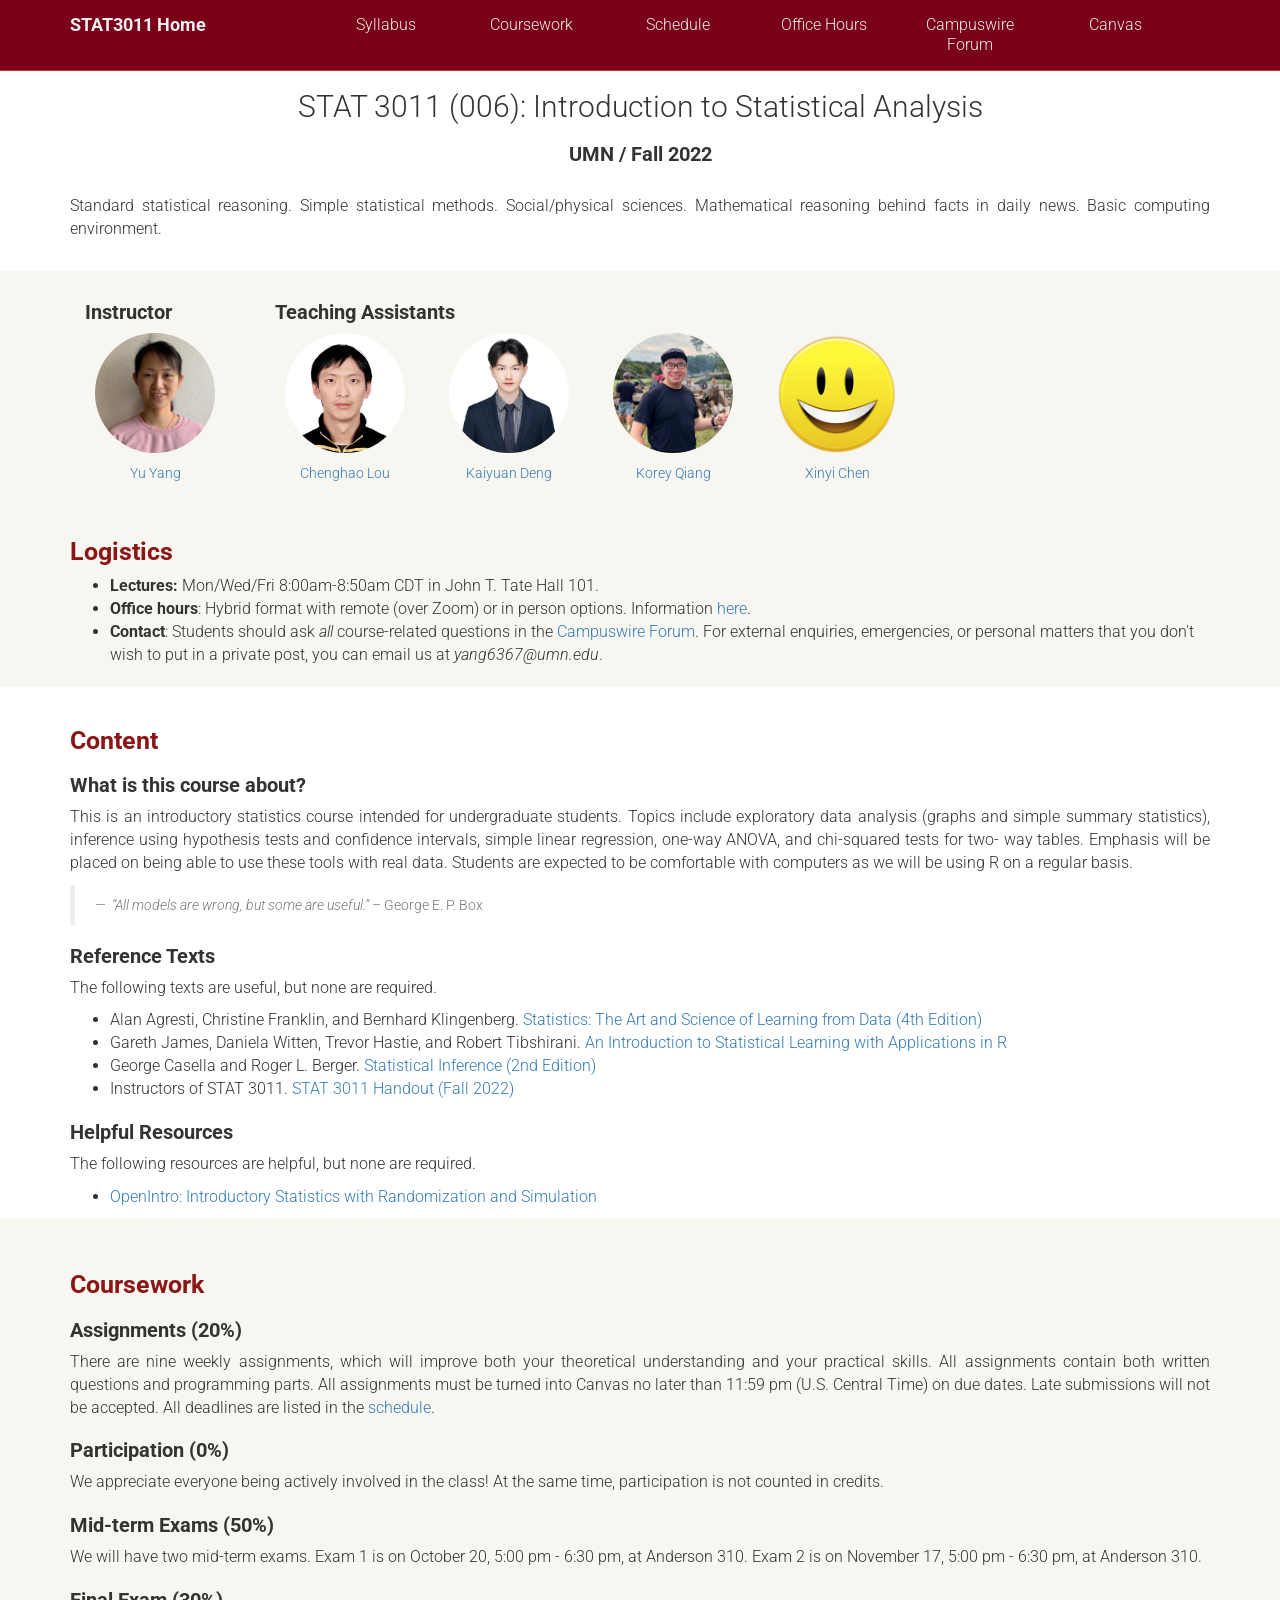
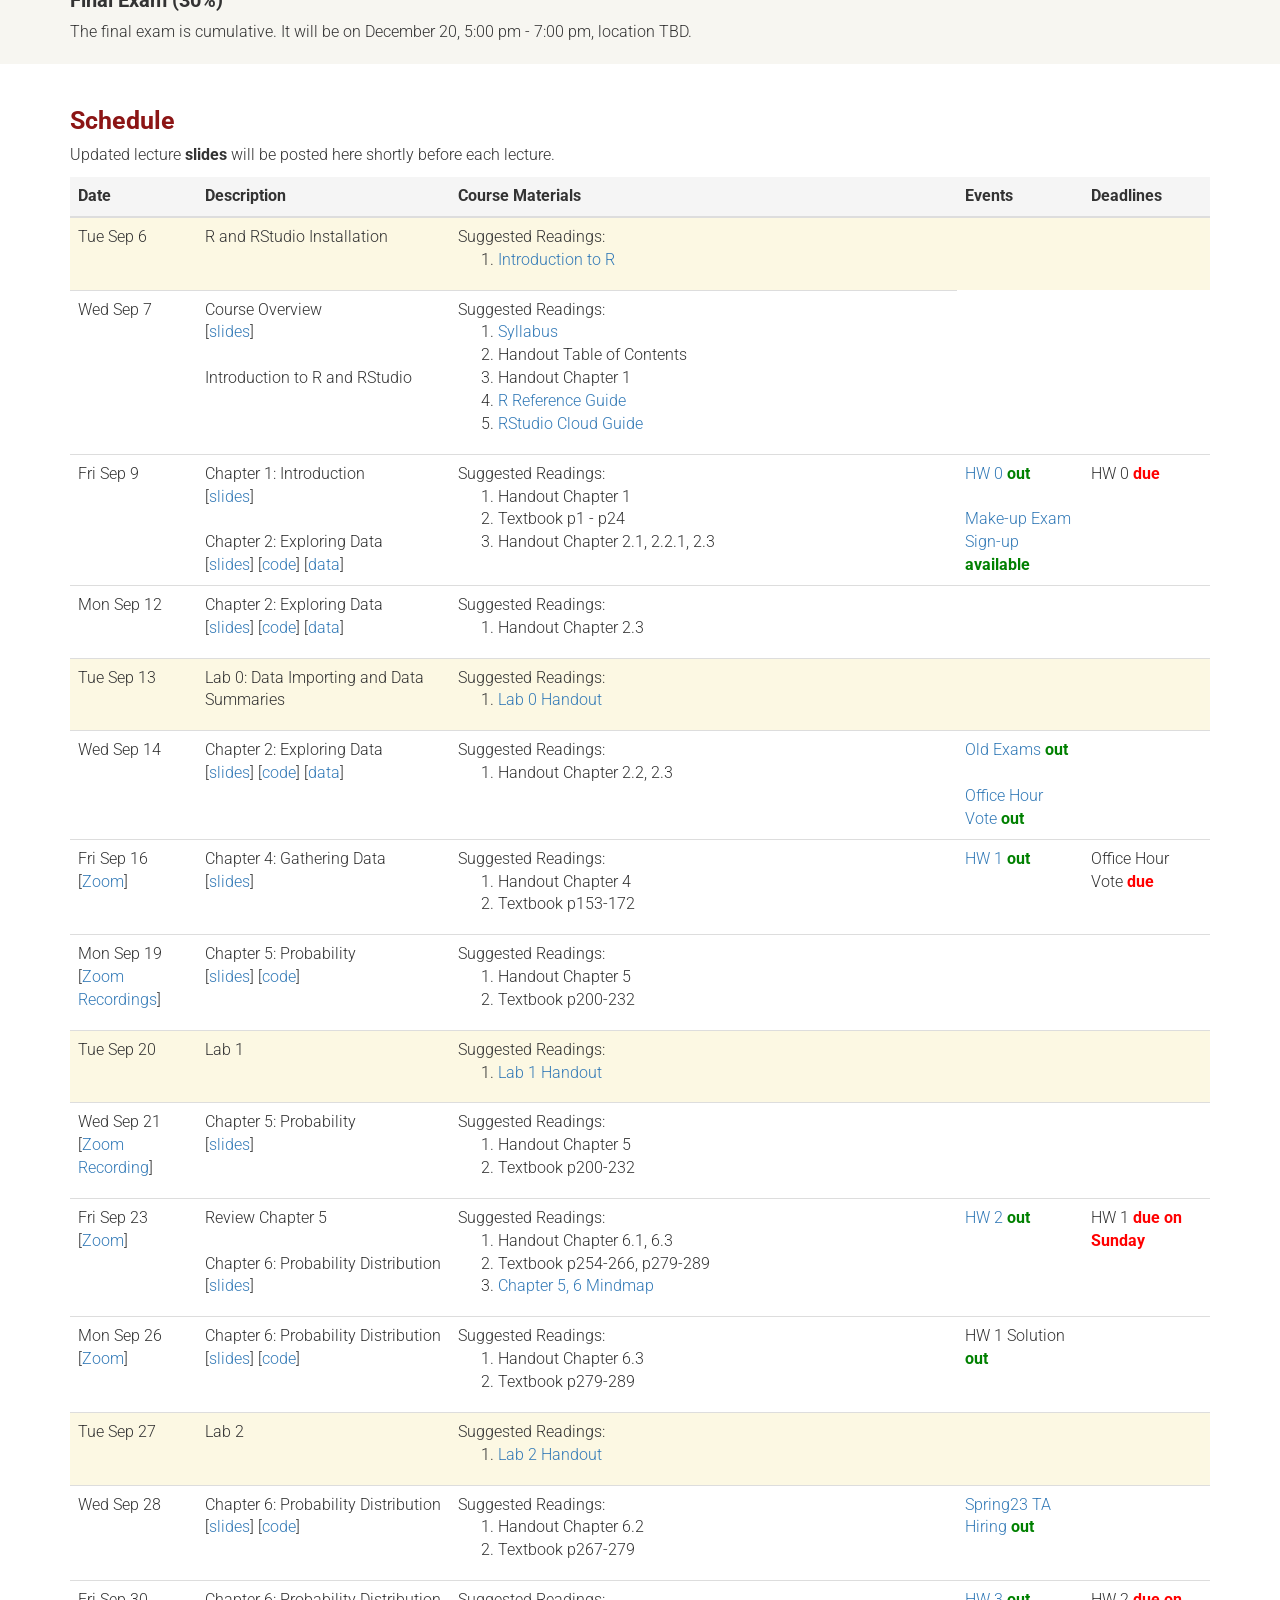
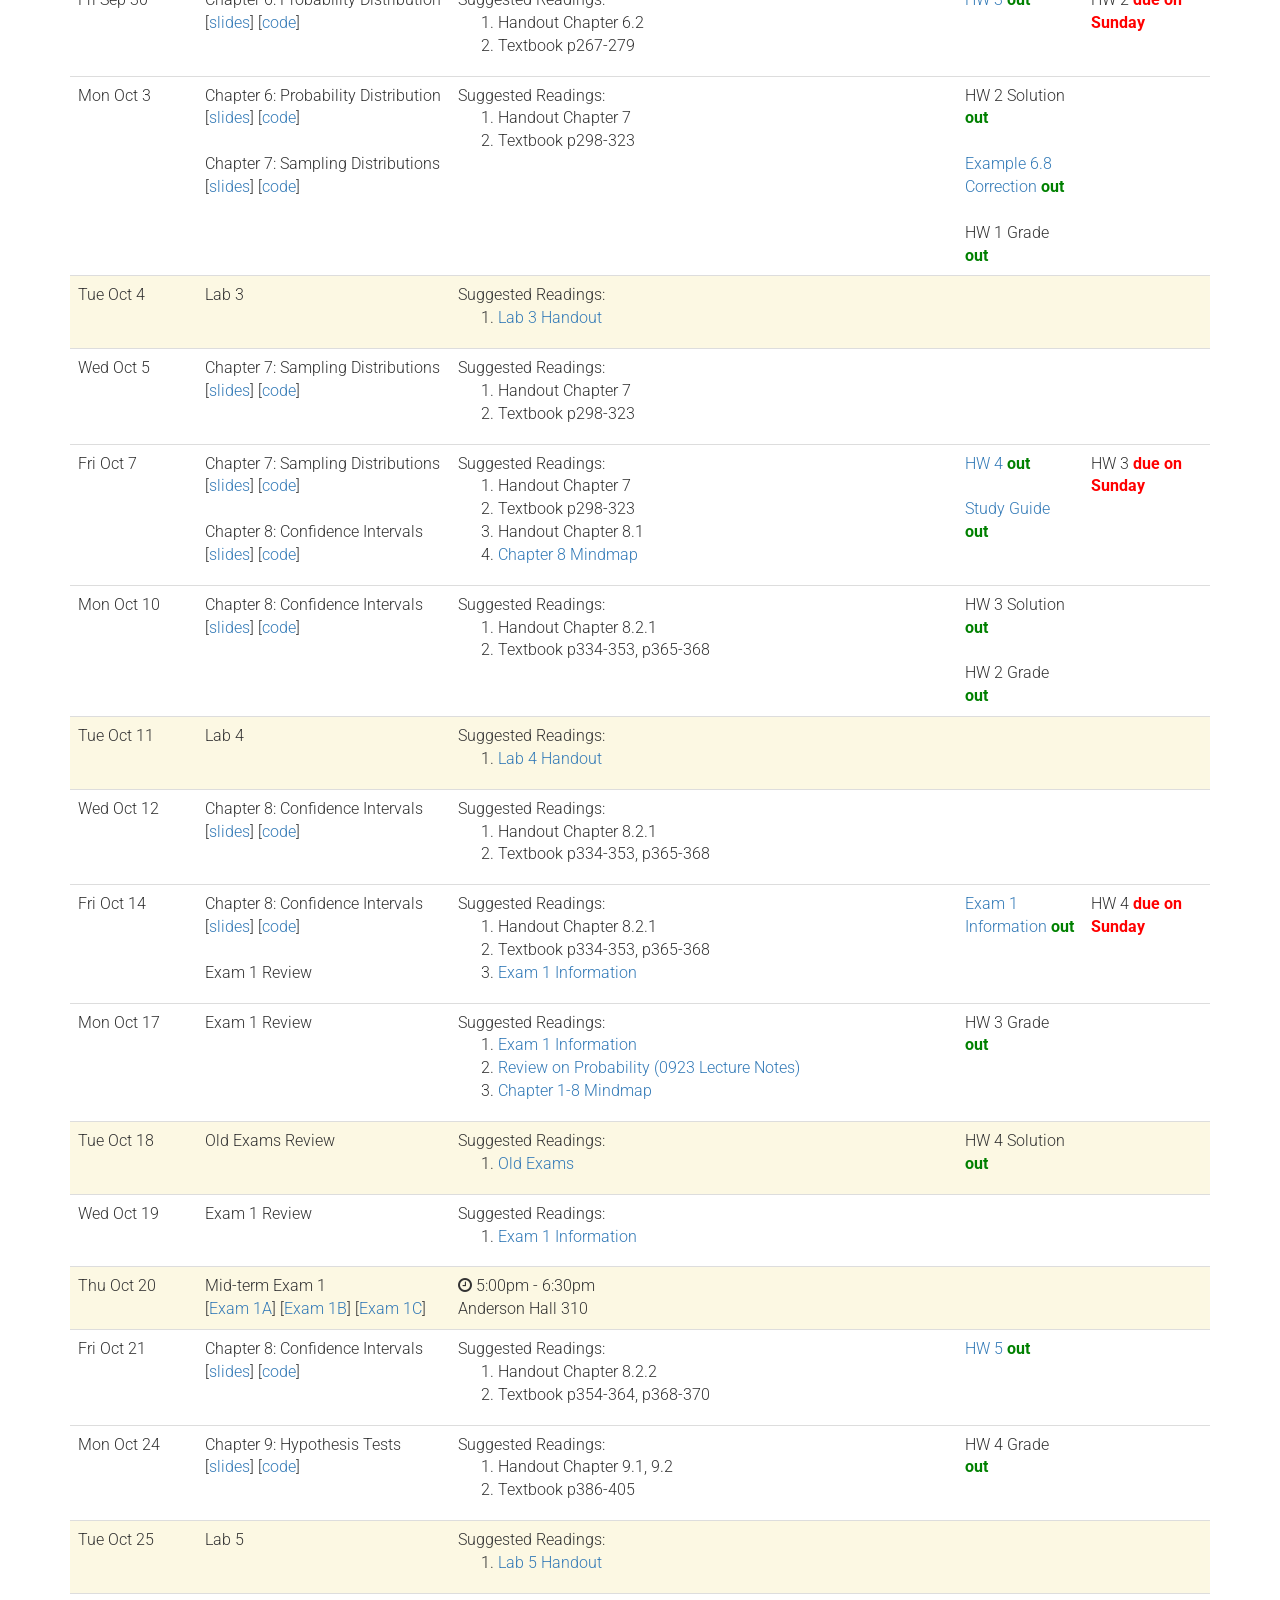
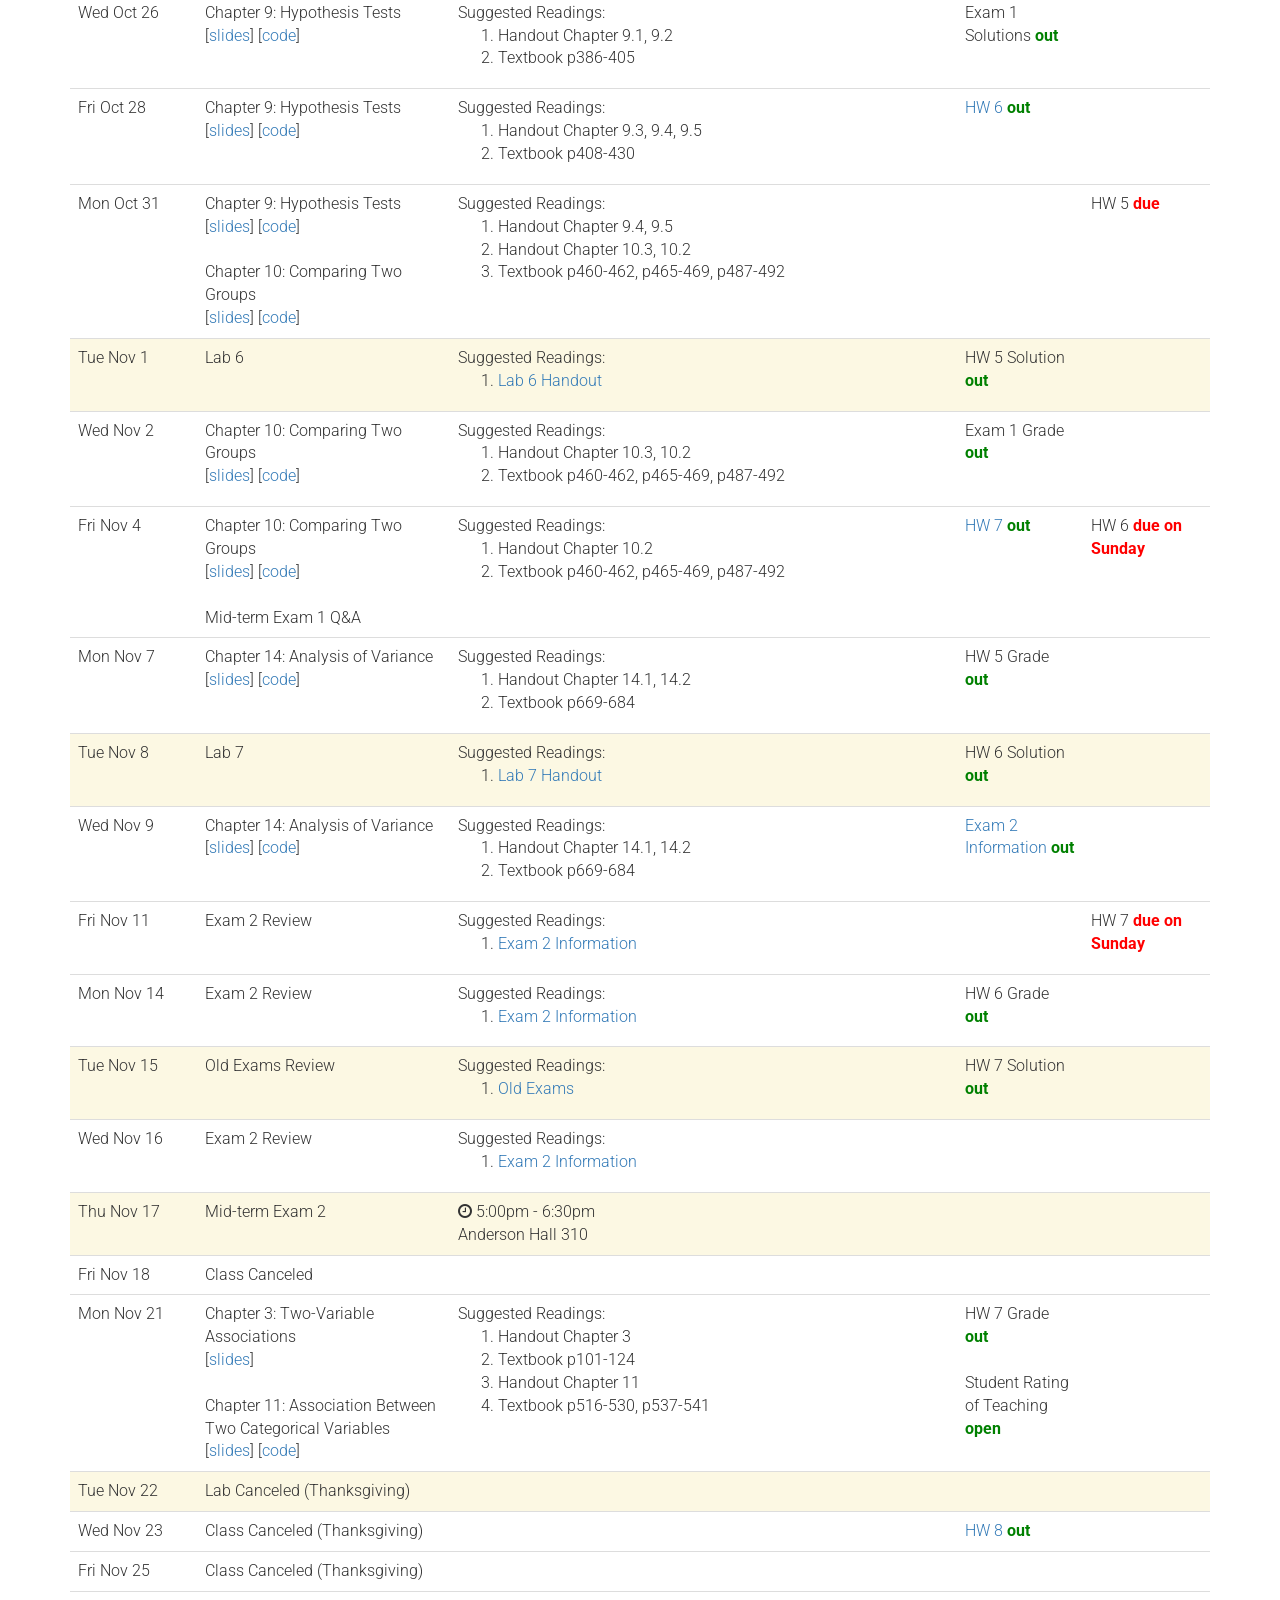
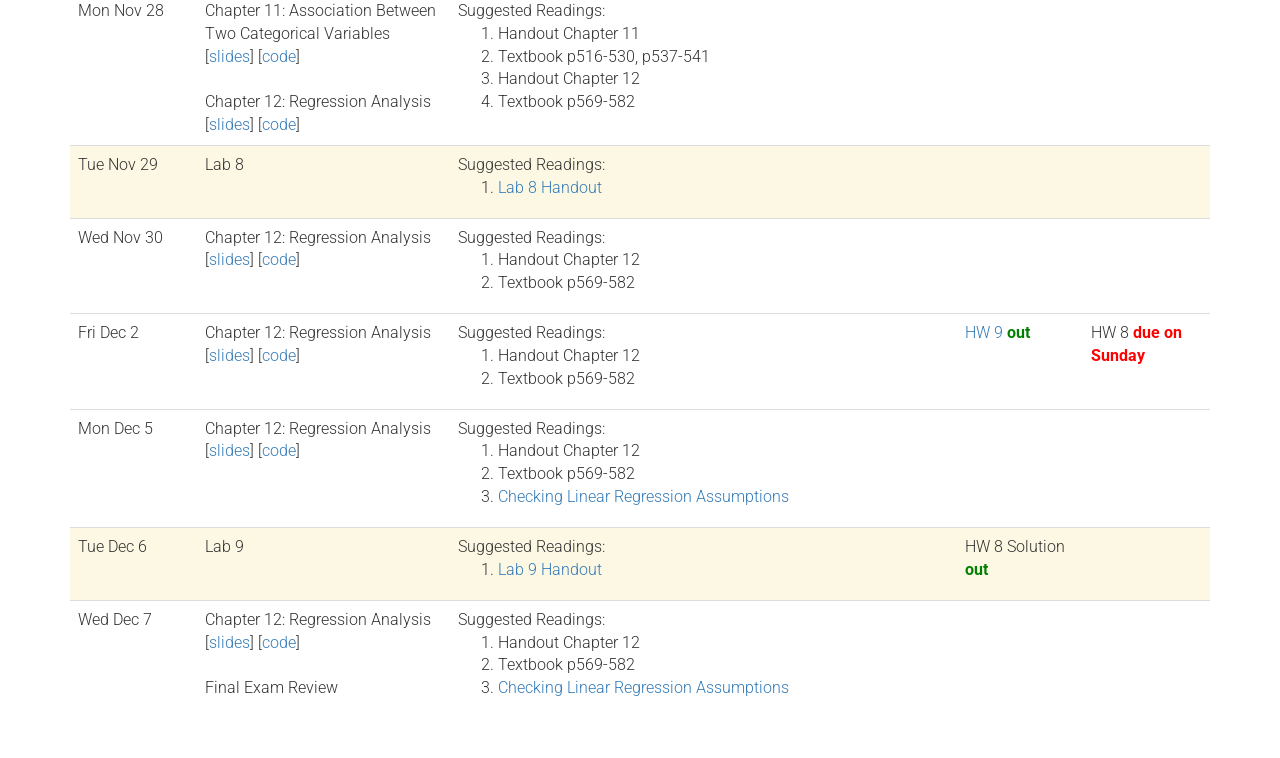
==== commit 946819ae: "update dec 5" ====
--- a/index.html
+++ b/index.html
@@ -1354,8 +1354,34 @@
                       <li><a href="lab/Lab9_3011_F22.pdf">Lab 9 Handout</a></li>
                     </ol>
                   </td>
+                  <td>
+                    HW 8 Solution <b><font color="green">out</font></b>
+                  </td>
                   <td></td>
-                  <td></td>
+                  </tr>
+
+                  <tr>
+                    <td>Wed Dec 7</td>
+                    <td>
+                      Chapter 12: Regression Analysis
+                      <br>
+                      [<a href="slides/Chapter12.pdf">slides</a>]
+                      [<a href="code/chapter12.R">code</a>]
+                      <br>
+                      <br>
+                      Final Exam Review
+                    </td>
+                
+                    <td>
+                      Suggested Readings:
+                      <ol>
+                        <li>Handout Chapter 12</li>
+                        <li>Textbook p569-582</li>
+                        <li><a href="materials/check_regression_assumptions.pdf">Checking Linear Regression Assumptions</a></li>
+                      </ol>
+                    </td>
+                    <td></td>
+                    <td></td>
                   </tr>
   </tbody>
 </table>
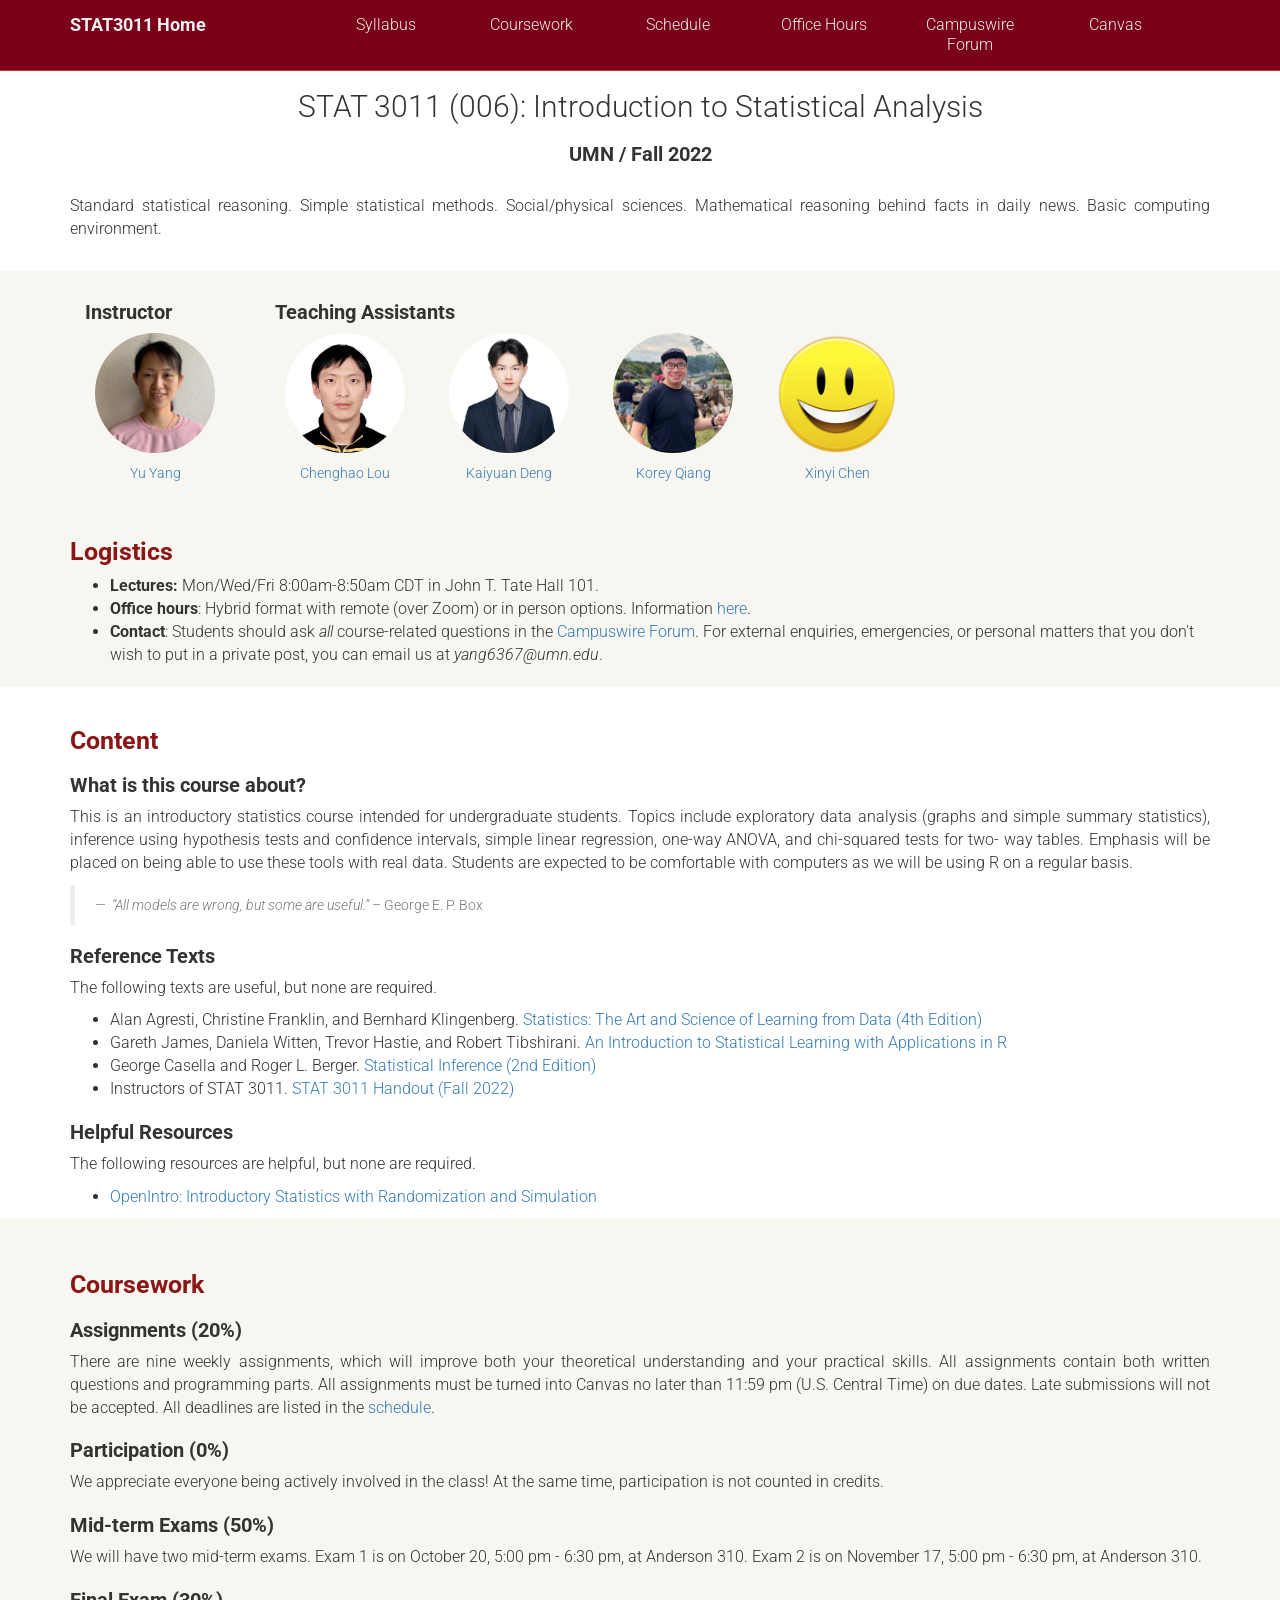
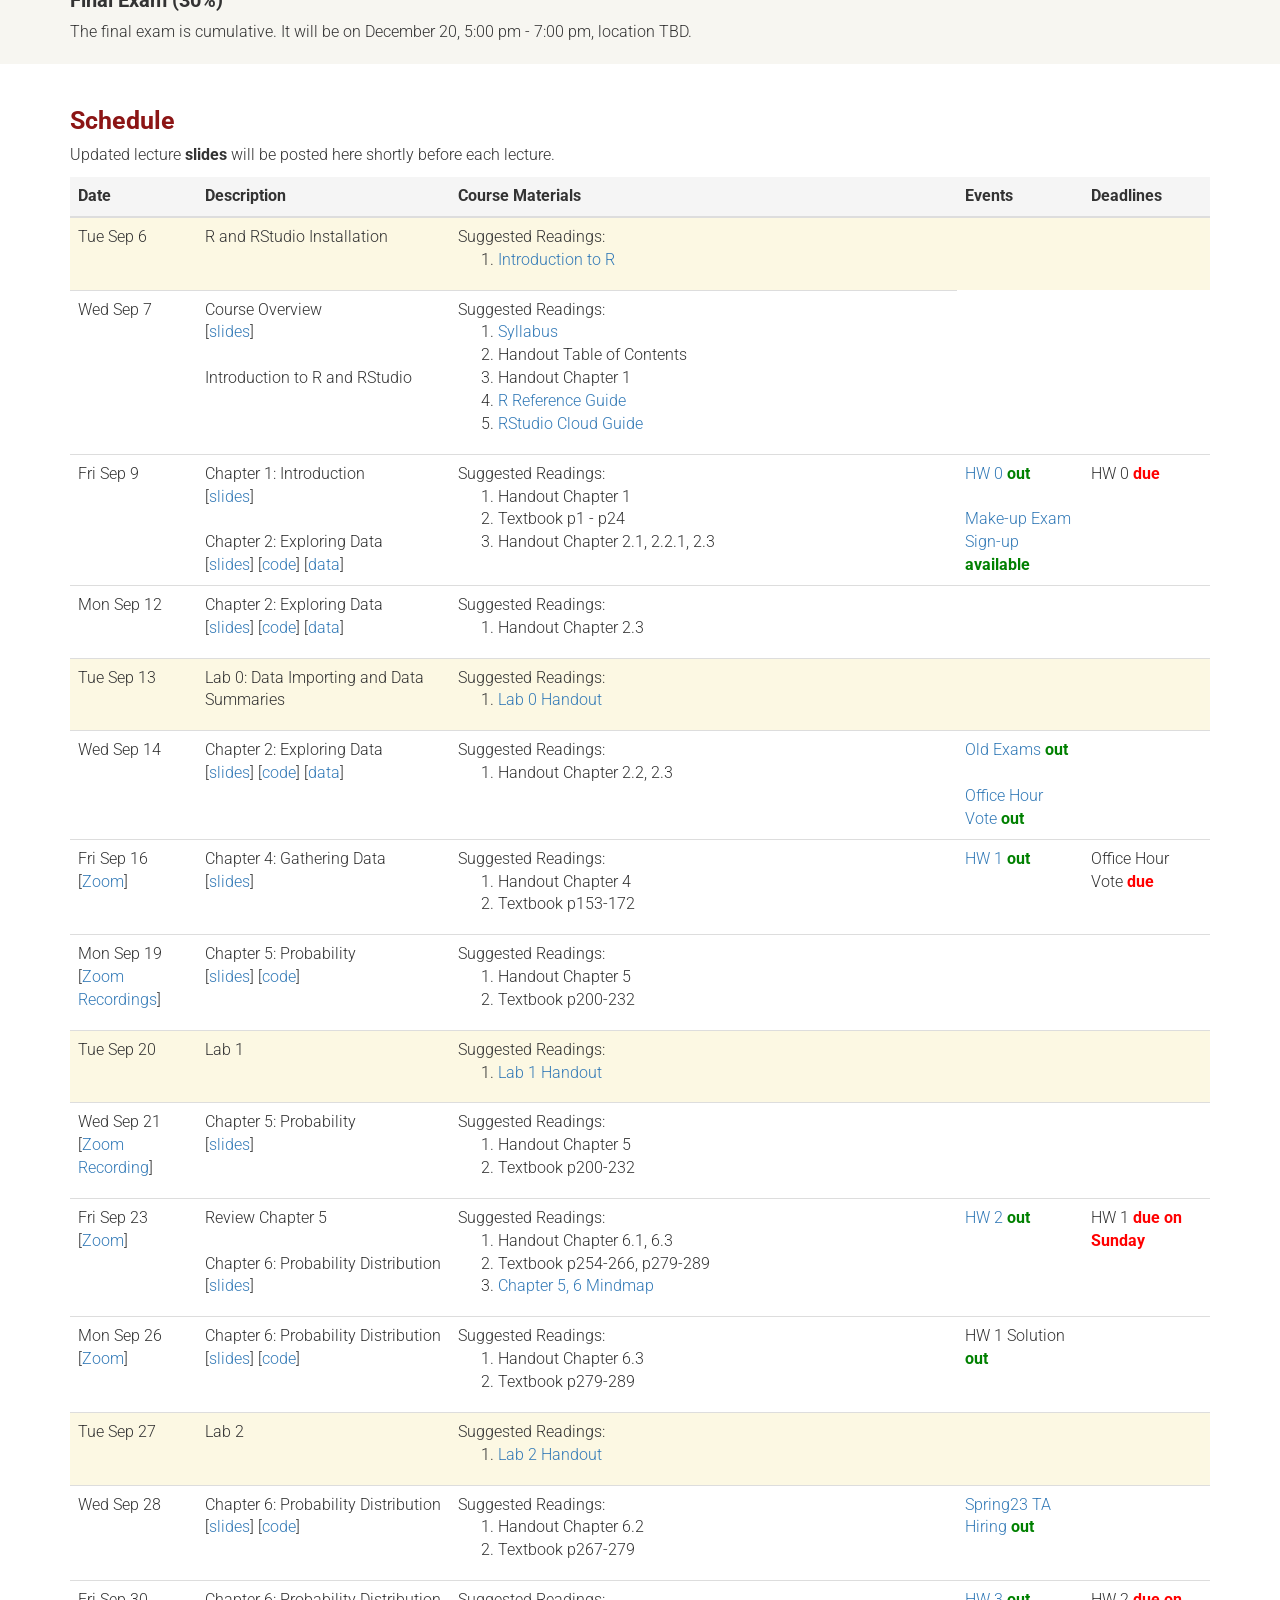
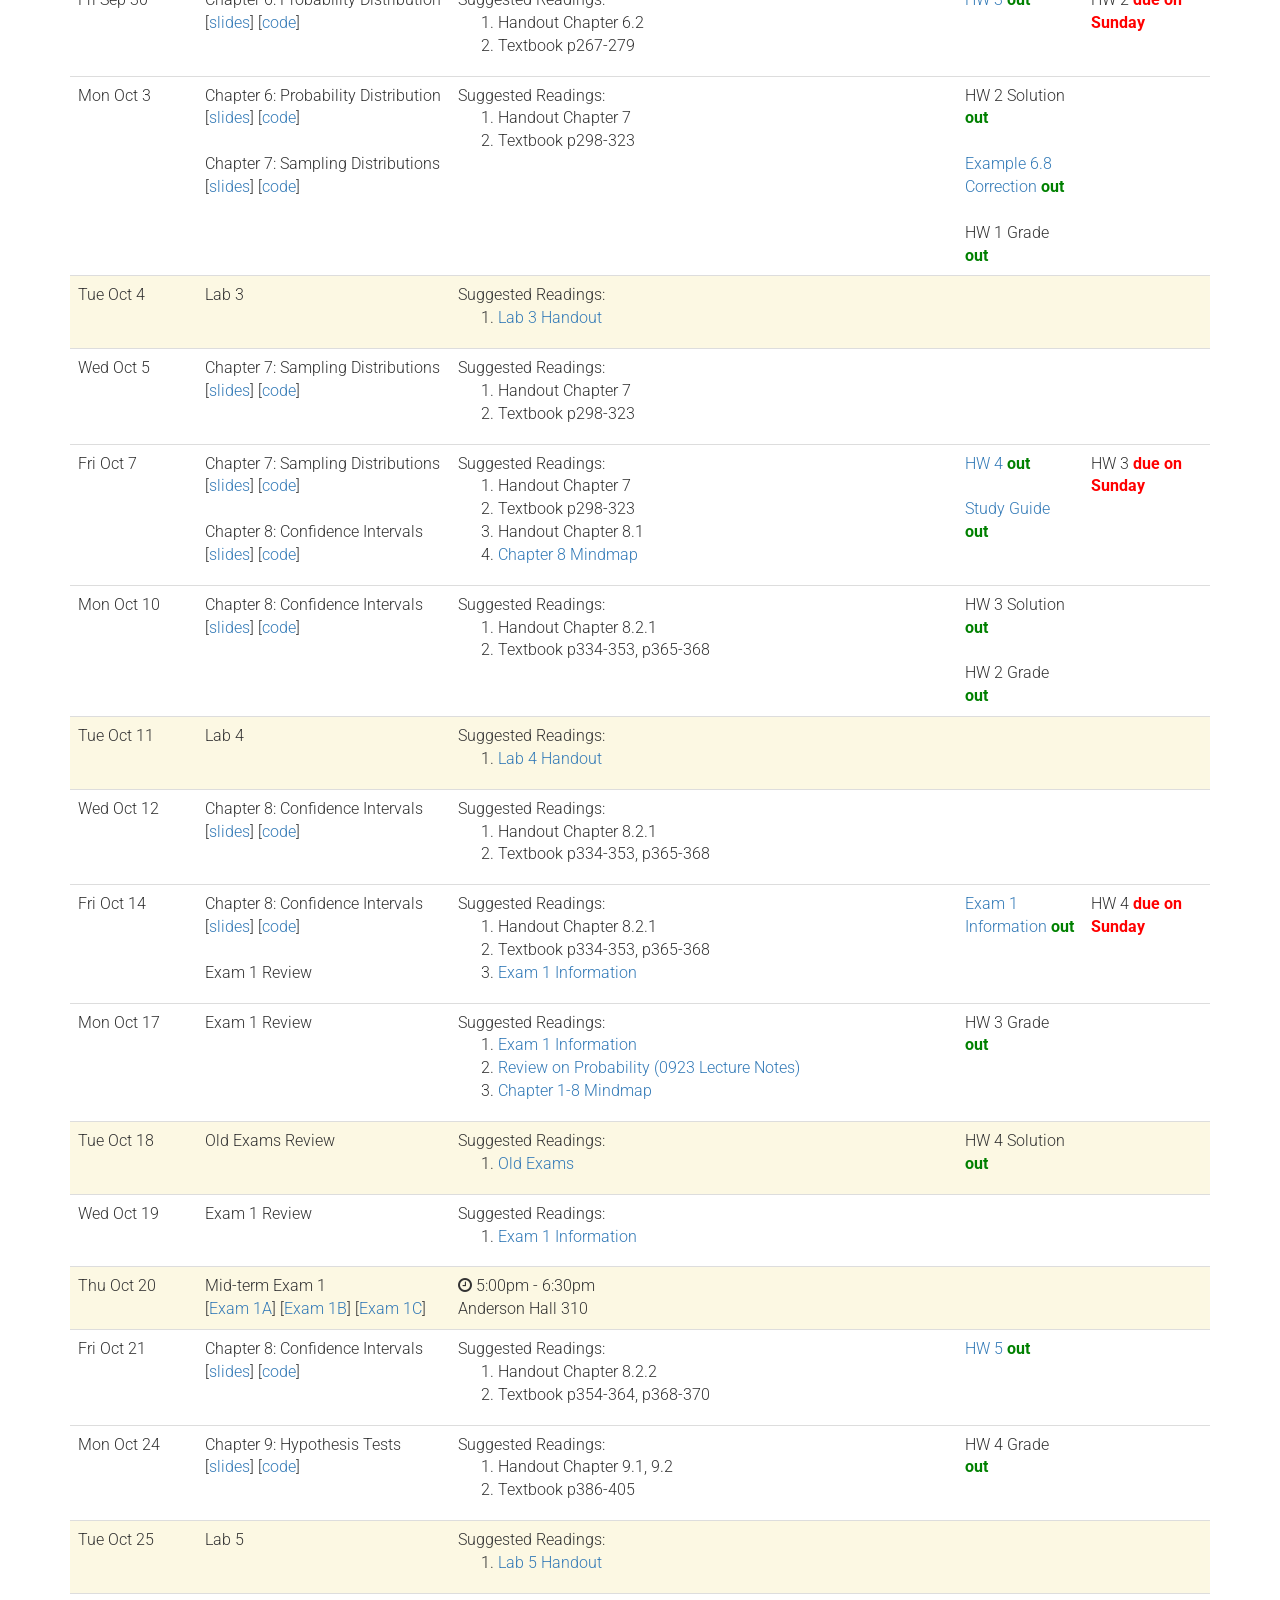
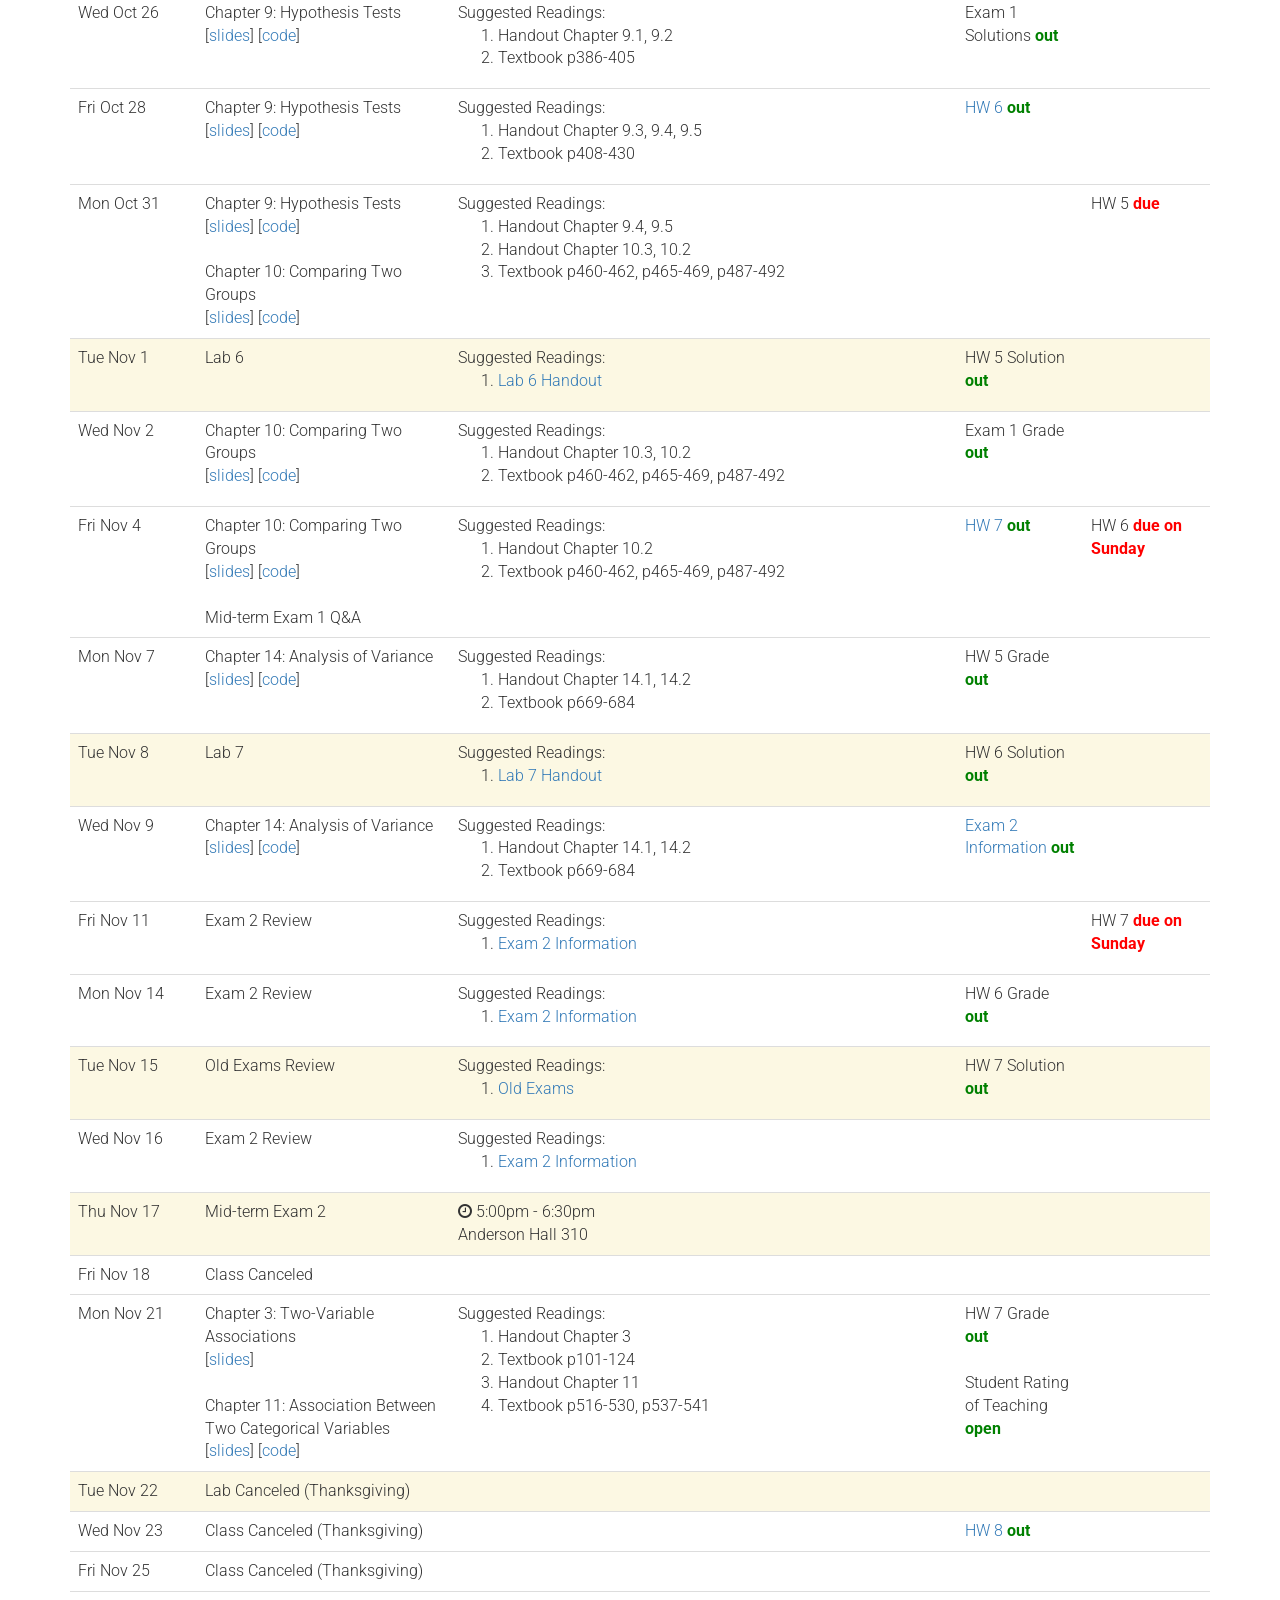
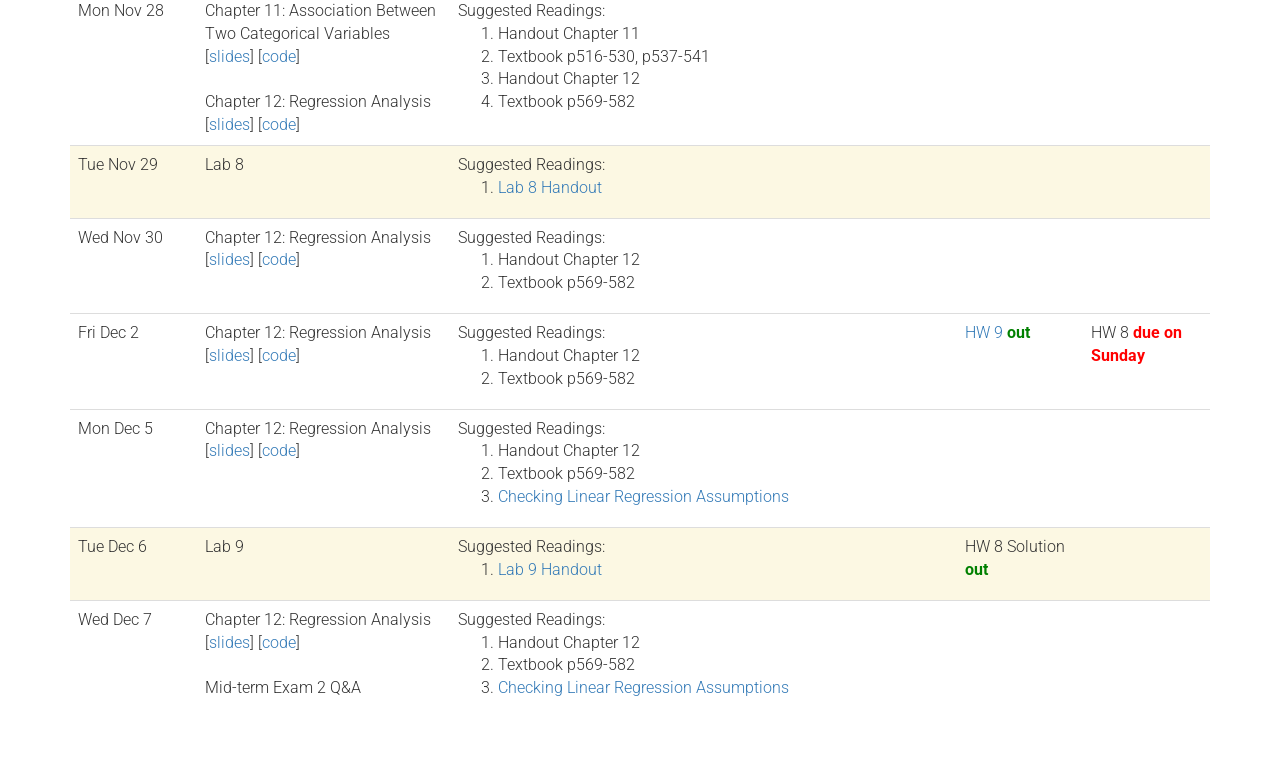
==== commit 0331965d: "curve exam 2 grades; update wed plan" ====
--- a/index.html
+++ b/index.html
@@ -1369,7 +1369,7 @@
                       [<a href="code/chapter12.R">code</a>]
                       <br>
                       <br>
-                      Final Exam Review
+                      Mid-term Exam 2 Q&A
                     </td>
                 
                     <td>
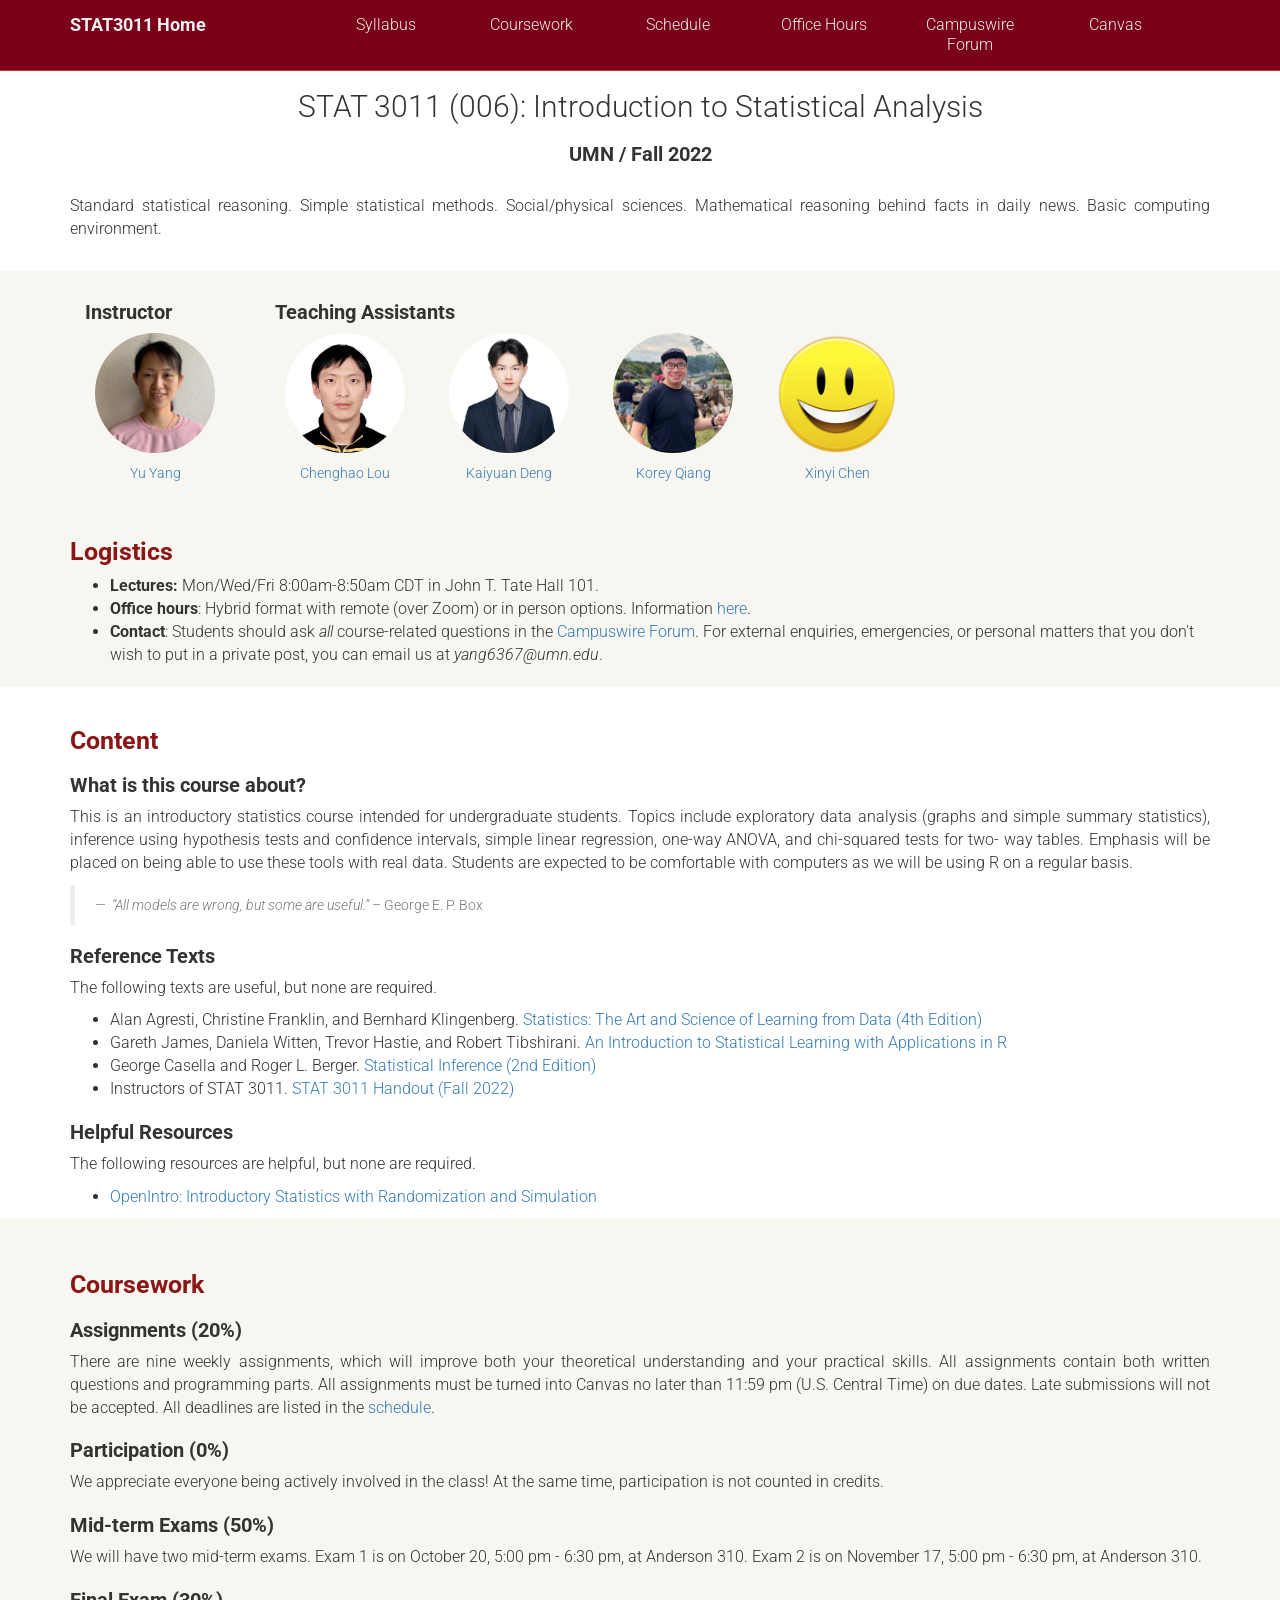
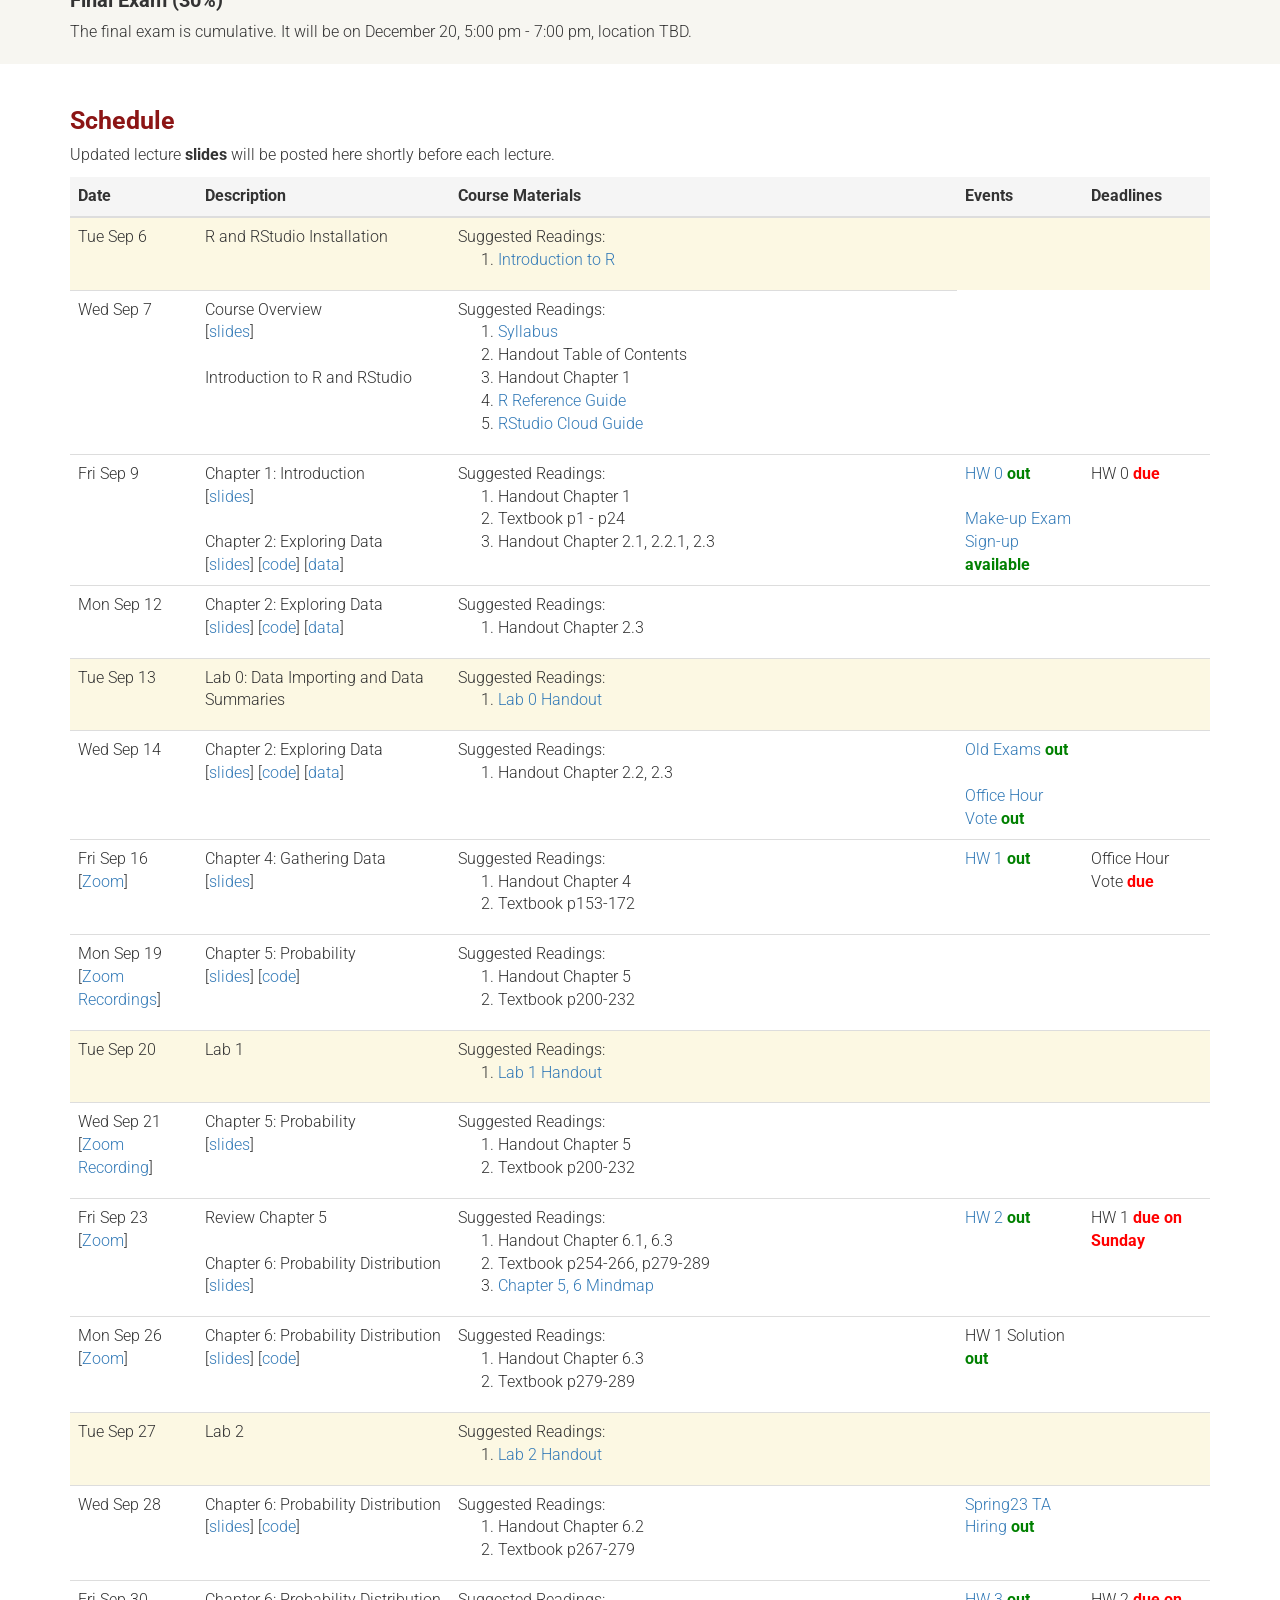
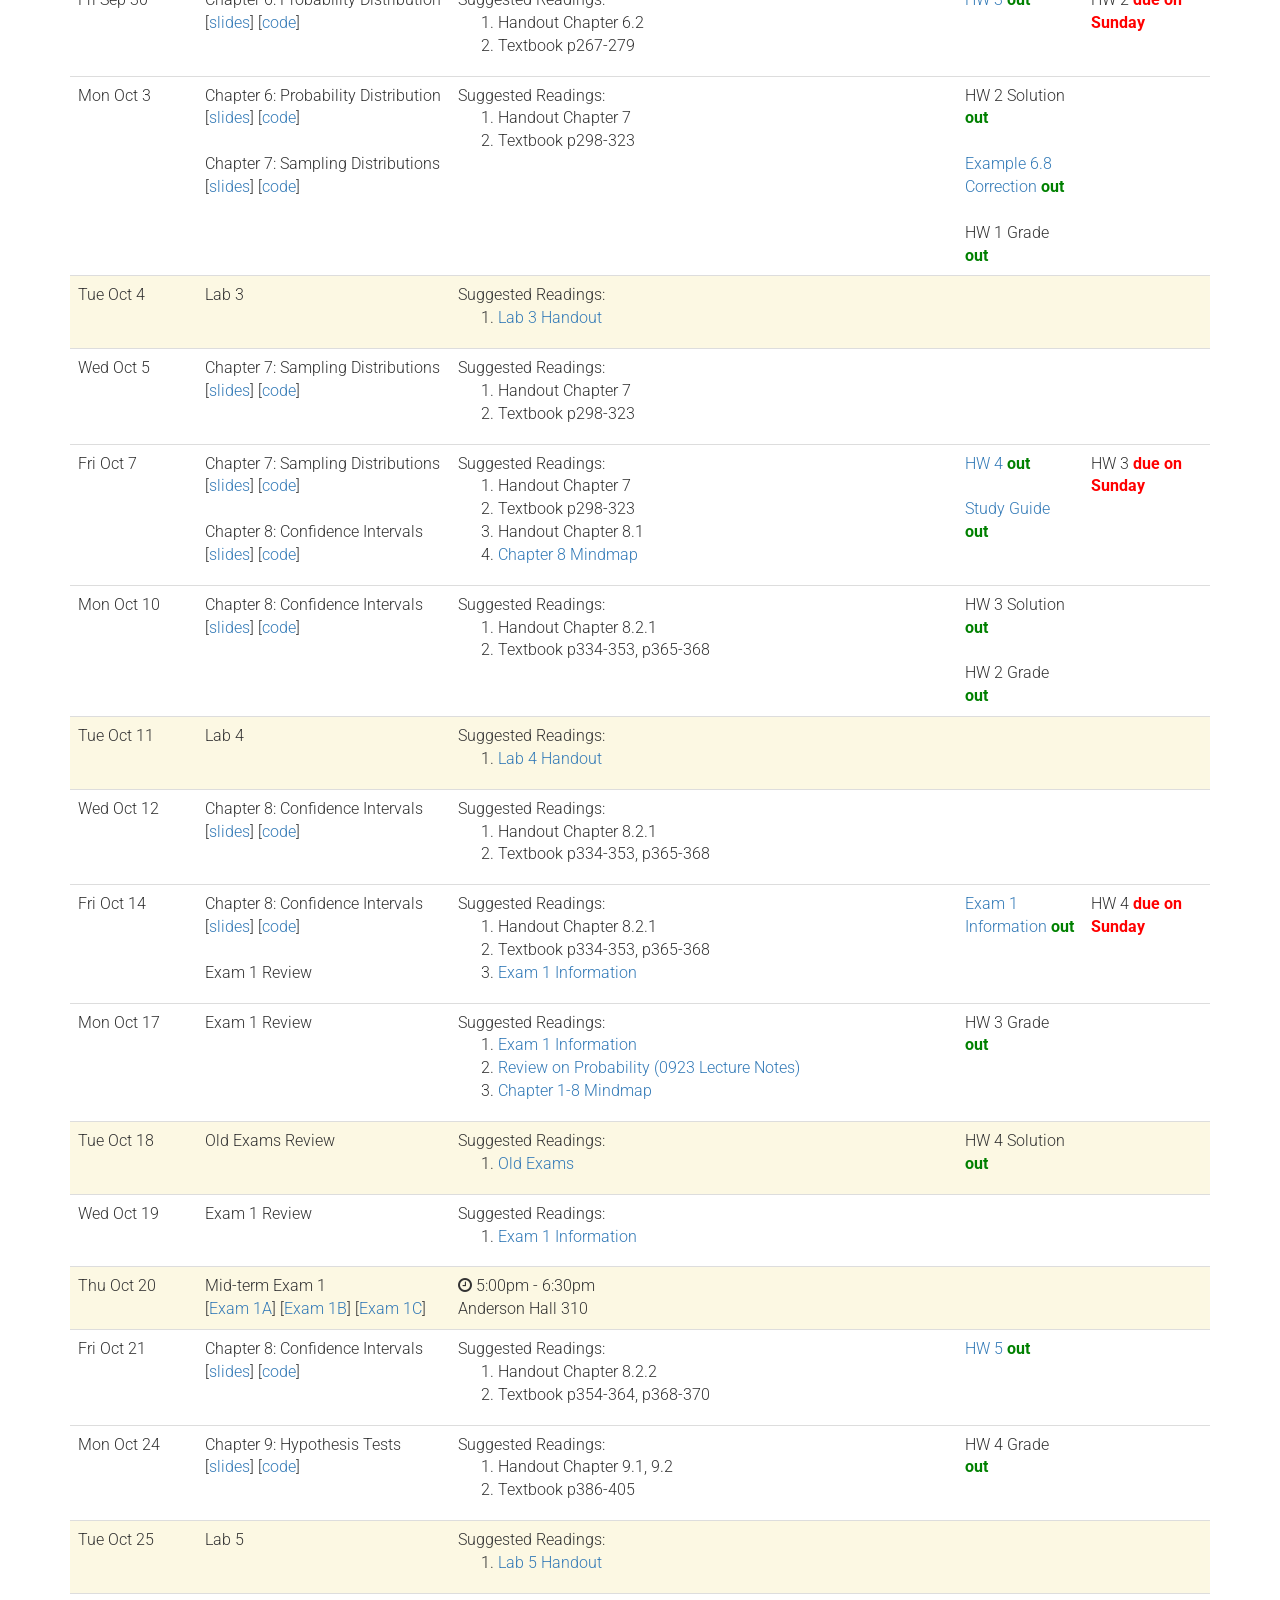
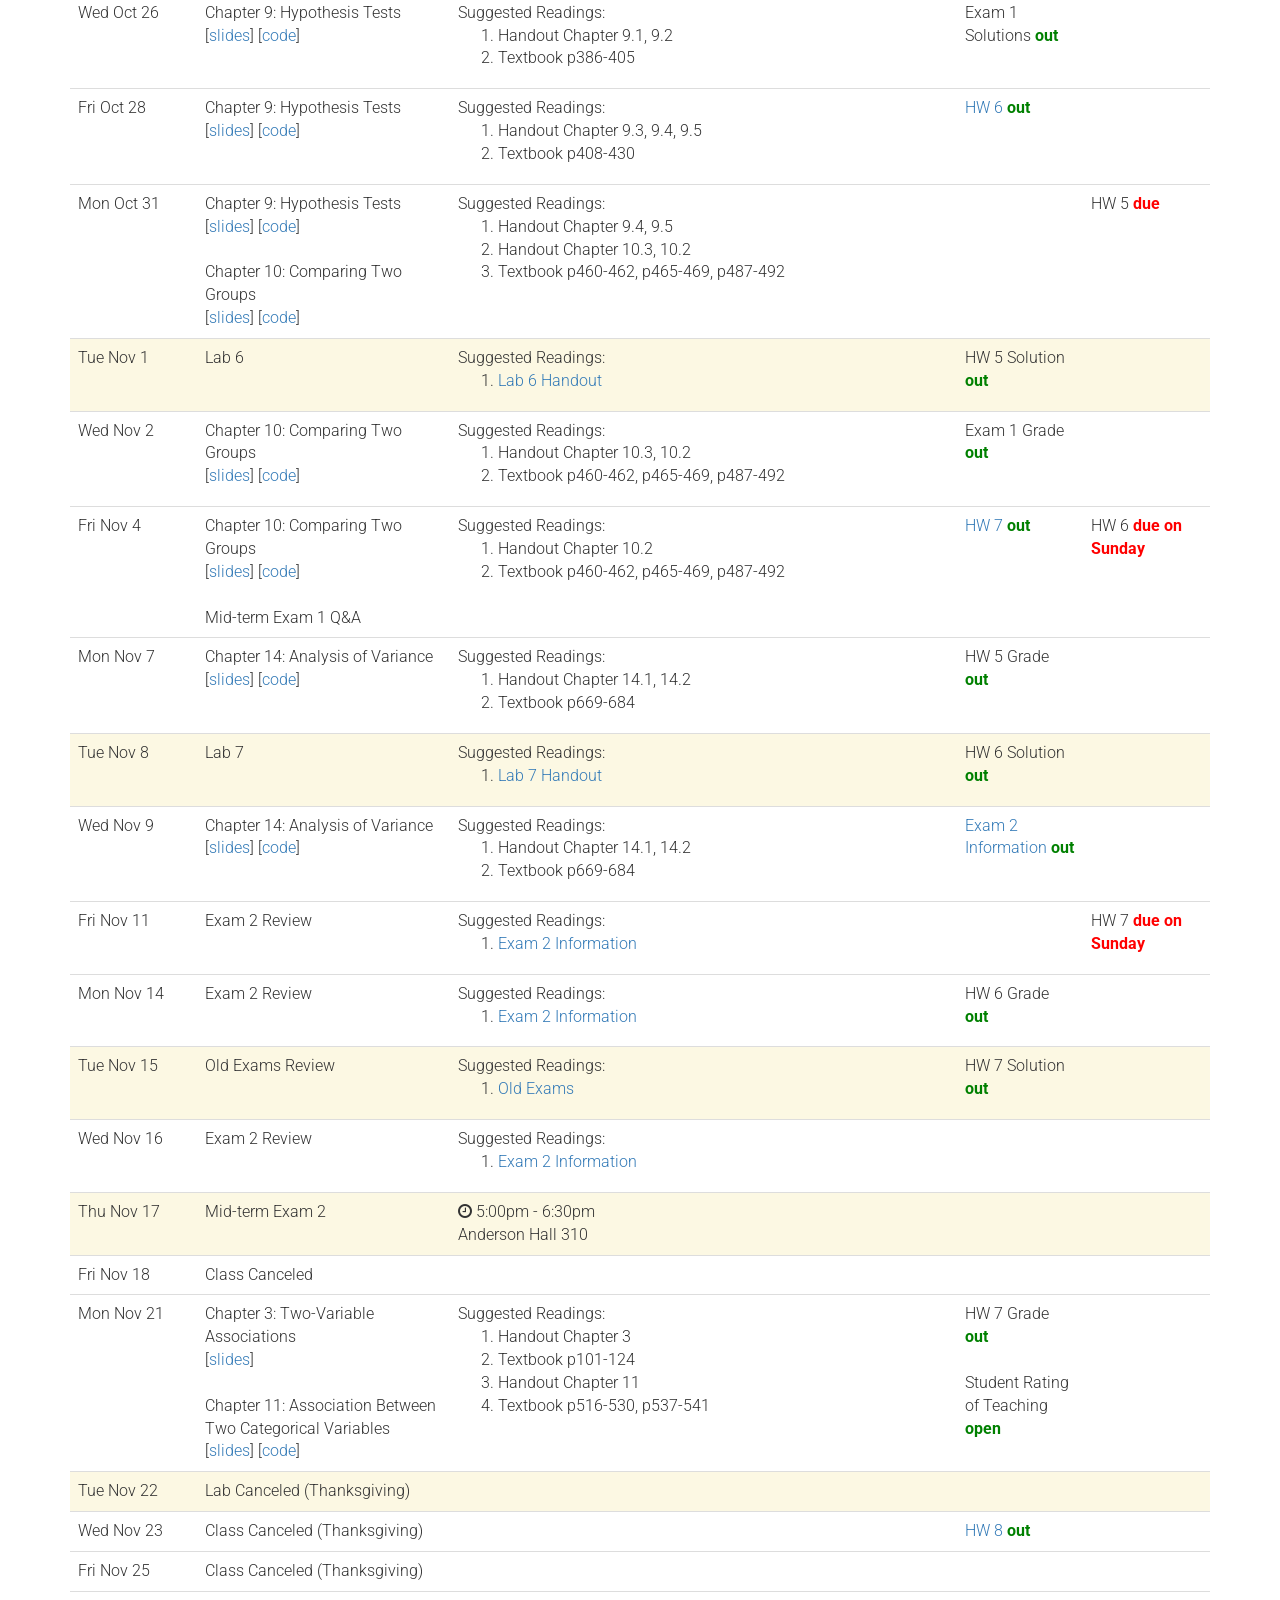
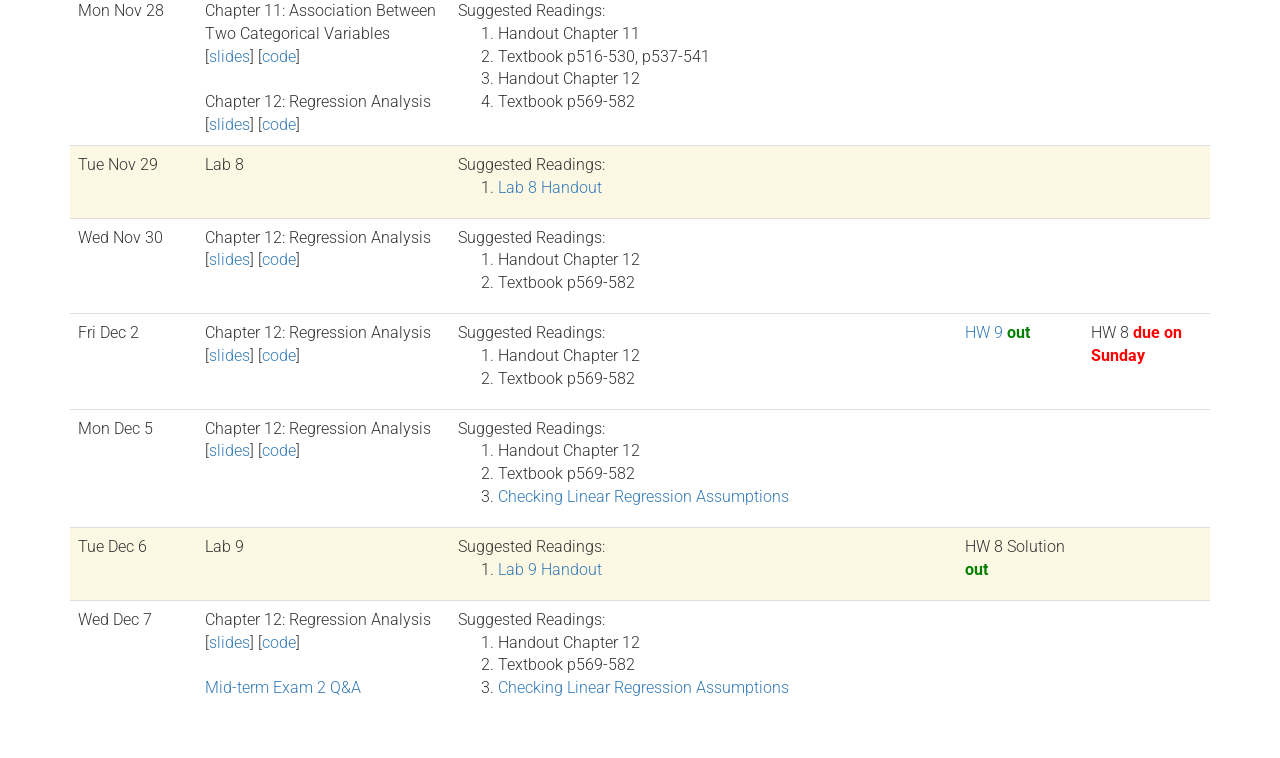
==== commit 9b192670: "update wed link" ====
--- a/index.html
+++ b/index.html
@@ -1369,7 +1369,7 @@
                       [<a href="code/chapter12.R">code</a>]
                       <br>
                       <br>
-                      Mid-term Exam 2 Q&A
+                      <a href="https://campuswire.com/c/G50FDD740/feed/118">Mid-term Exam 2 Q&A</a>
                     </td>
                 
                     <td>
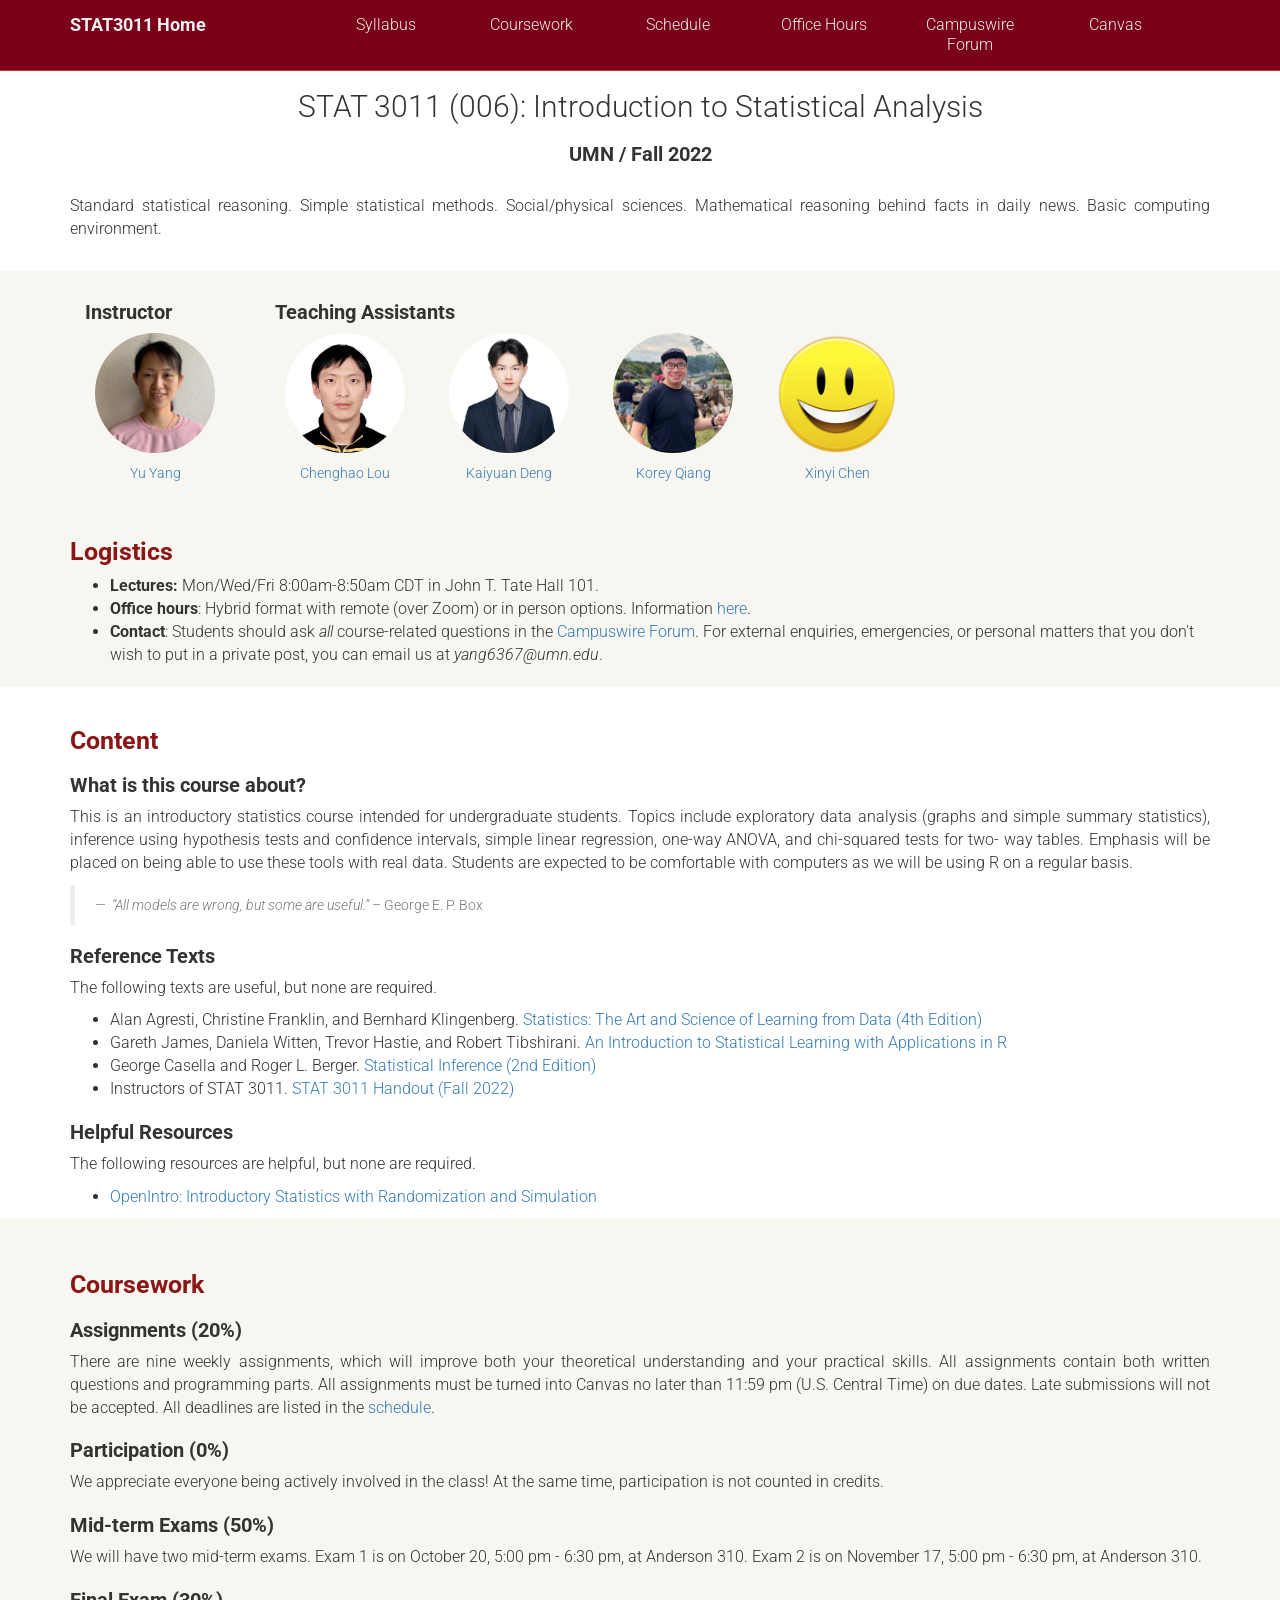
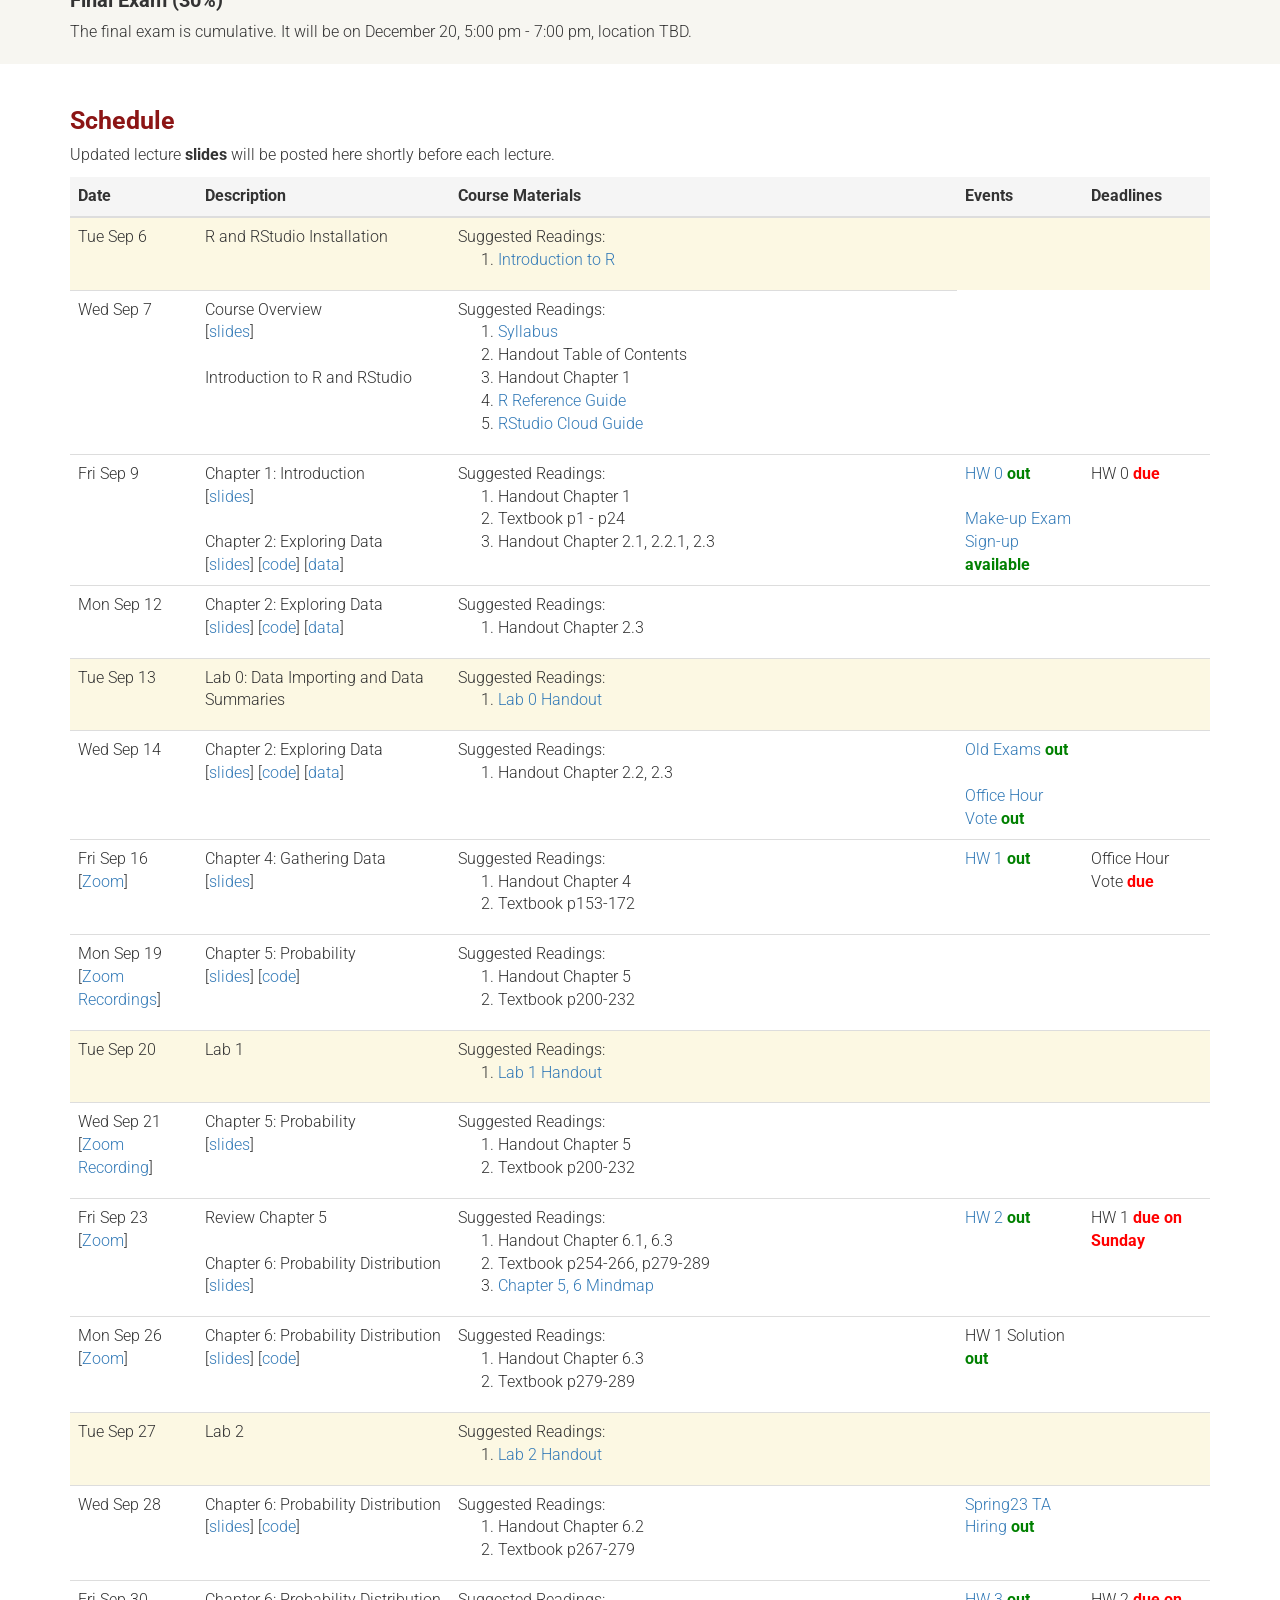
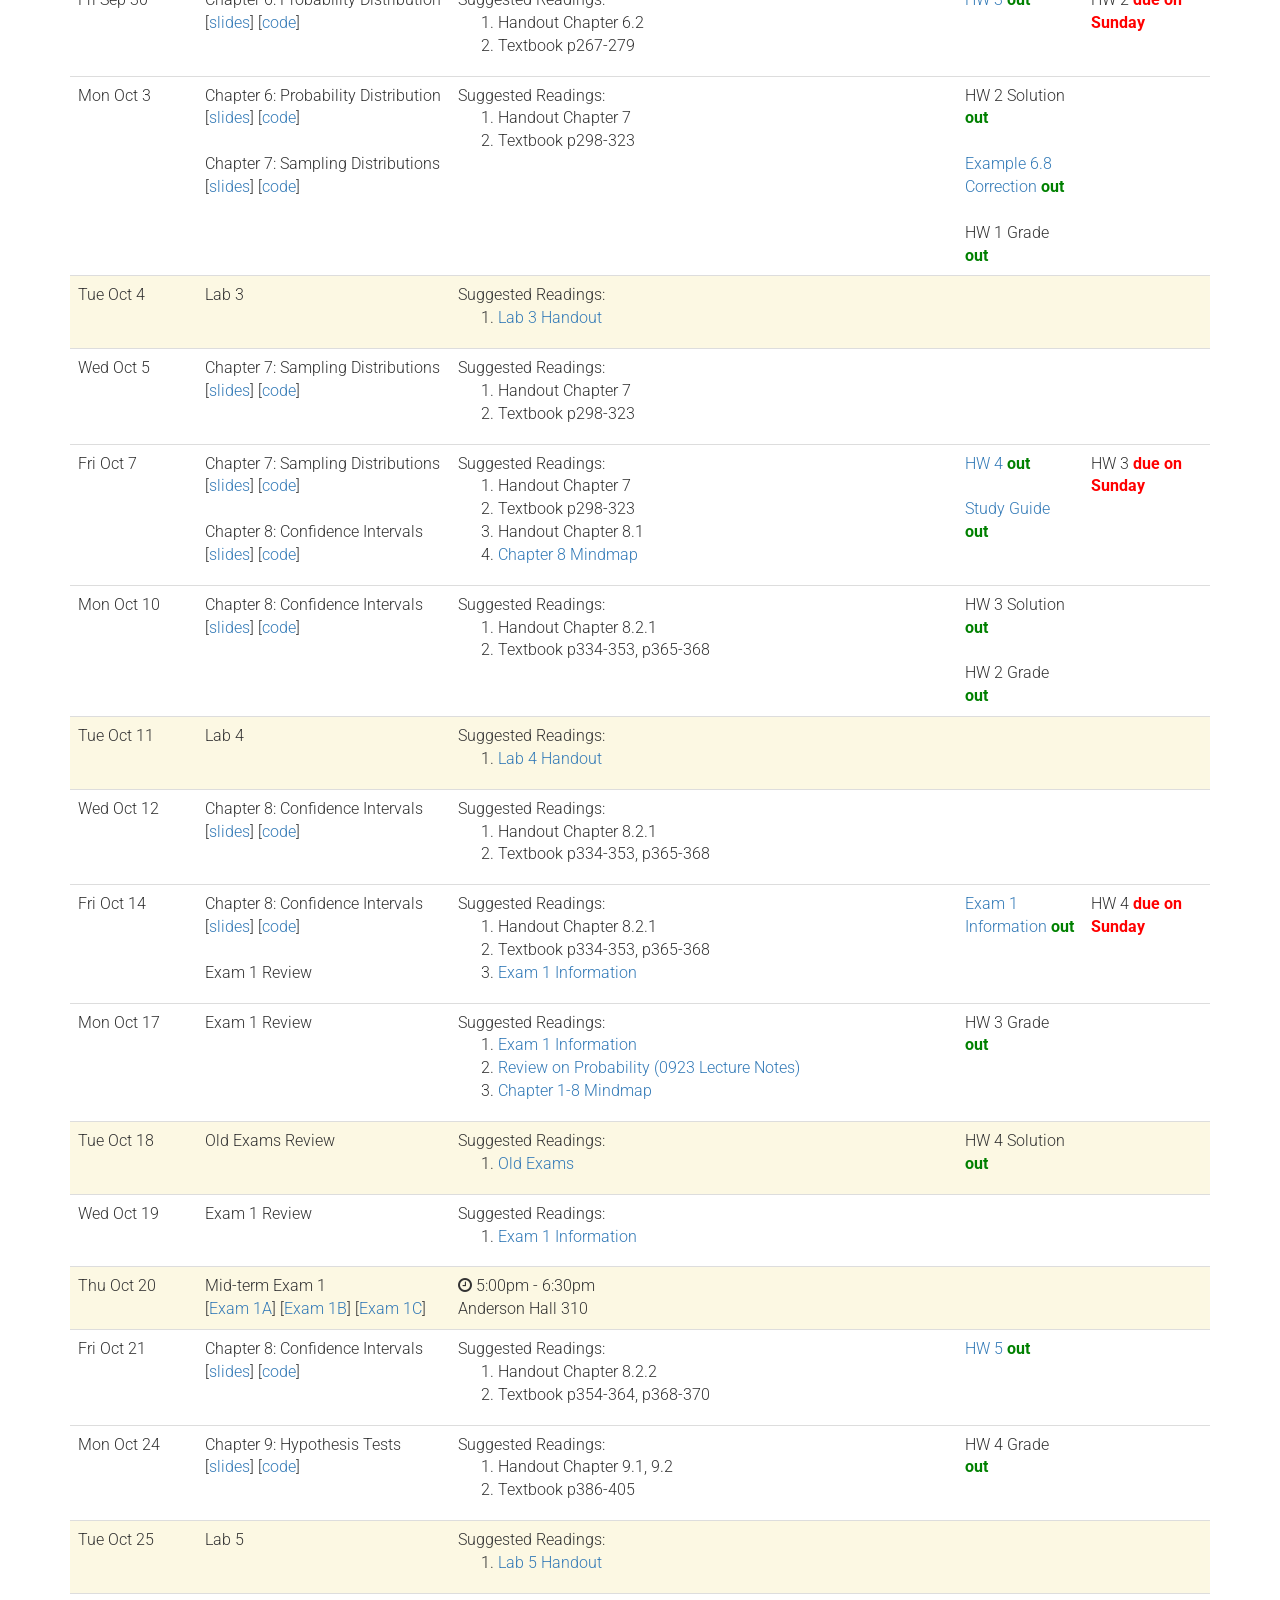
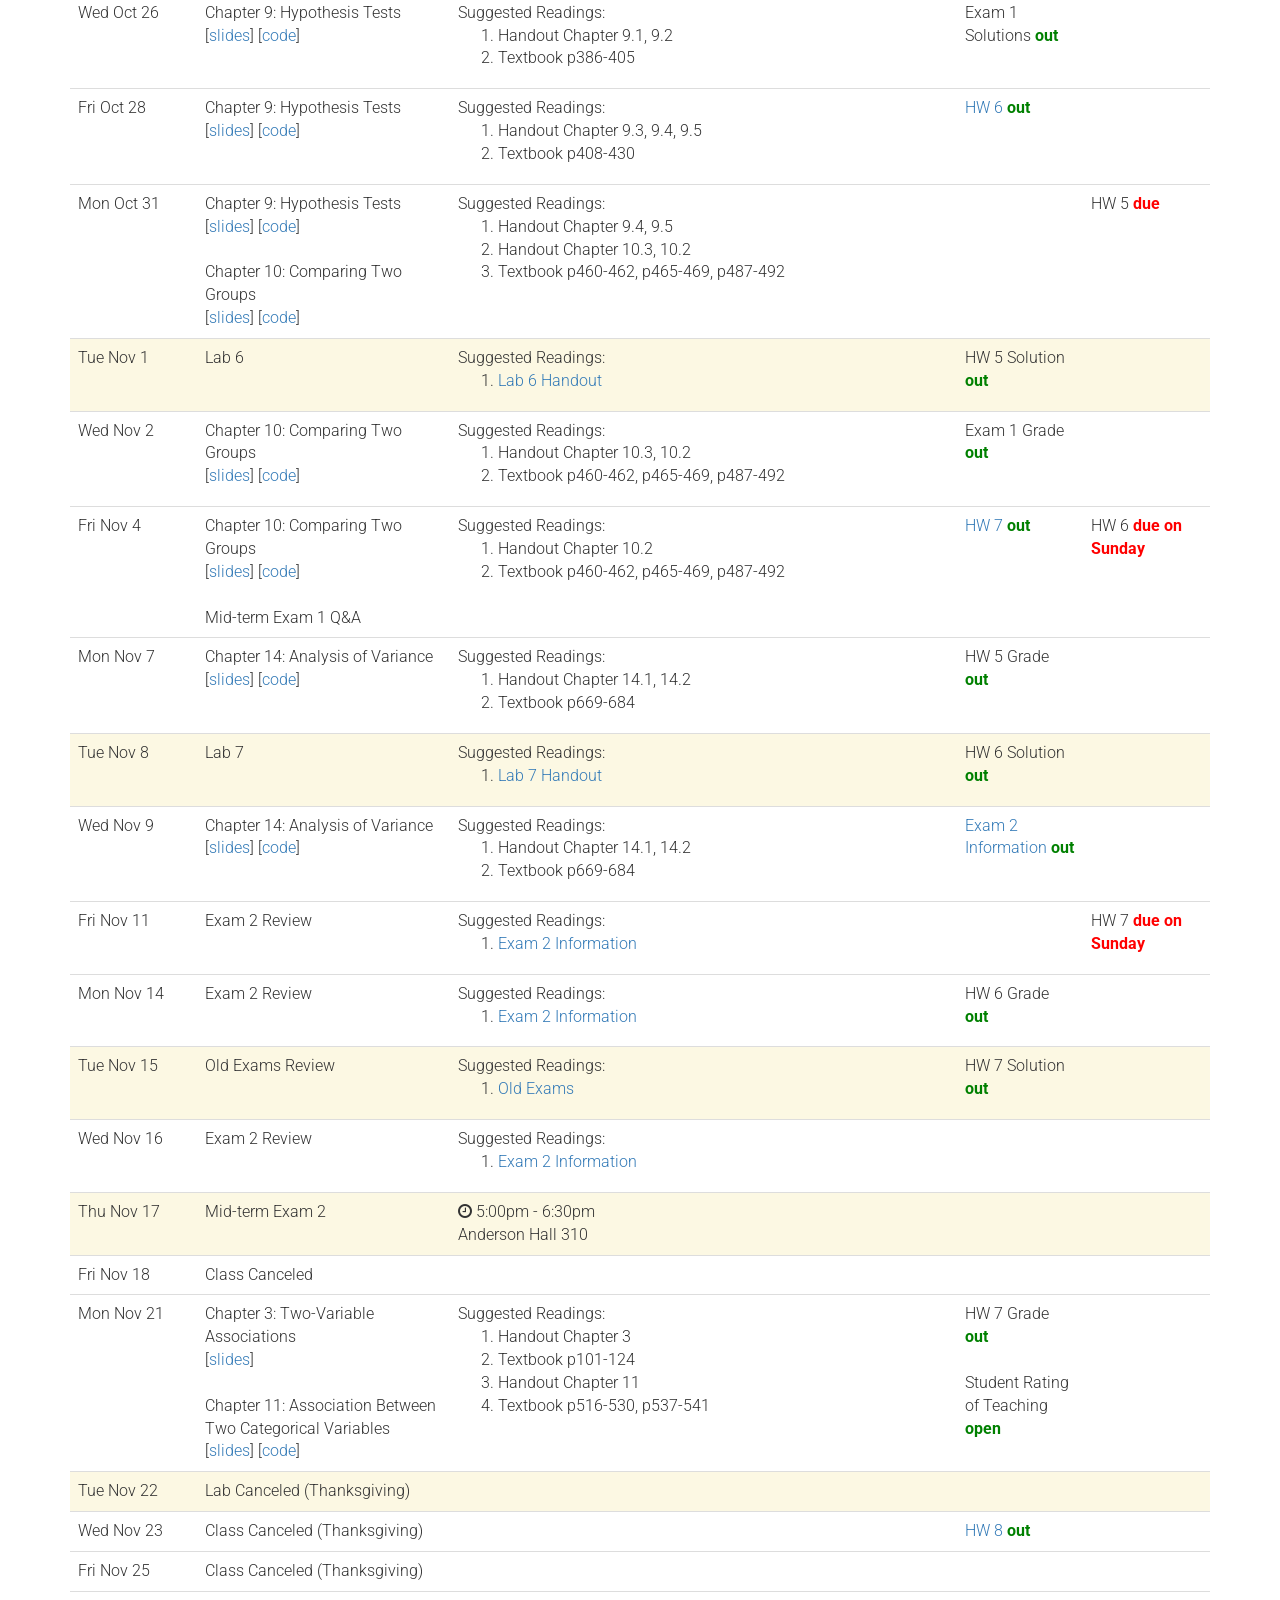
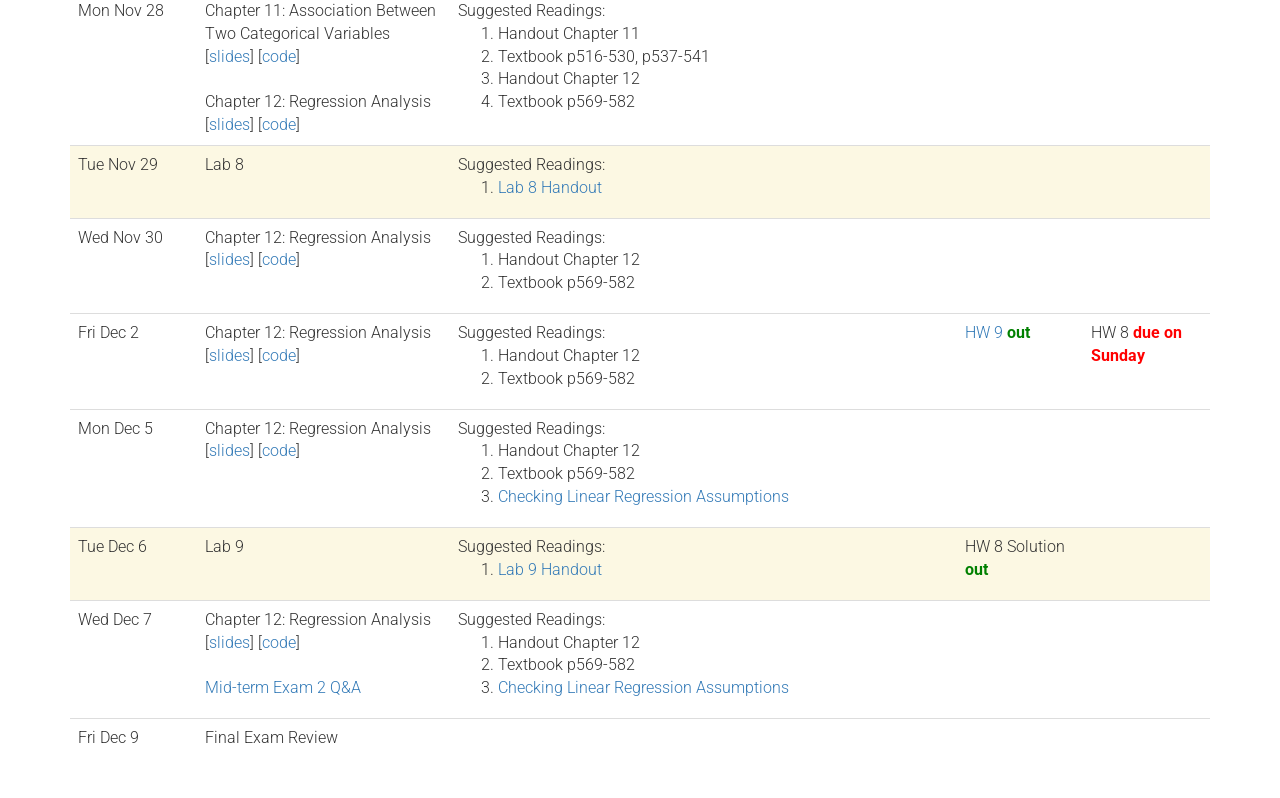
==== commit 61f14095: "add dec 9 schedule" ====
--- a/index.html
+++ b/index.html
@@ -1383,6 +1383,24 @@
                     <td></td>
                     <td></td>
                   </tr>
+
+                  <tr>
+                    <td>Fri Dec 9</td>
+                    <td>
+                      Final Exam Review
+                    </td>
+                
+                    <td>
+                      <!-- Suggested Readings:
+                      <ol>
+                        <li><a href="">Final Exam Information</a></li>
+                      </ol> -->
+                    </td>
+                    <td></td>
+                    <td>
+                      
+                    </td>
+                  </tr>
   </tbody>
 </table>
 </div> 
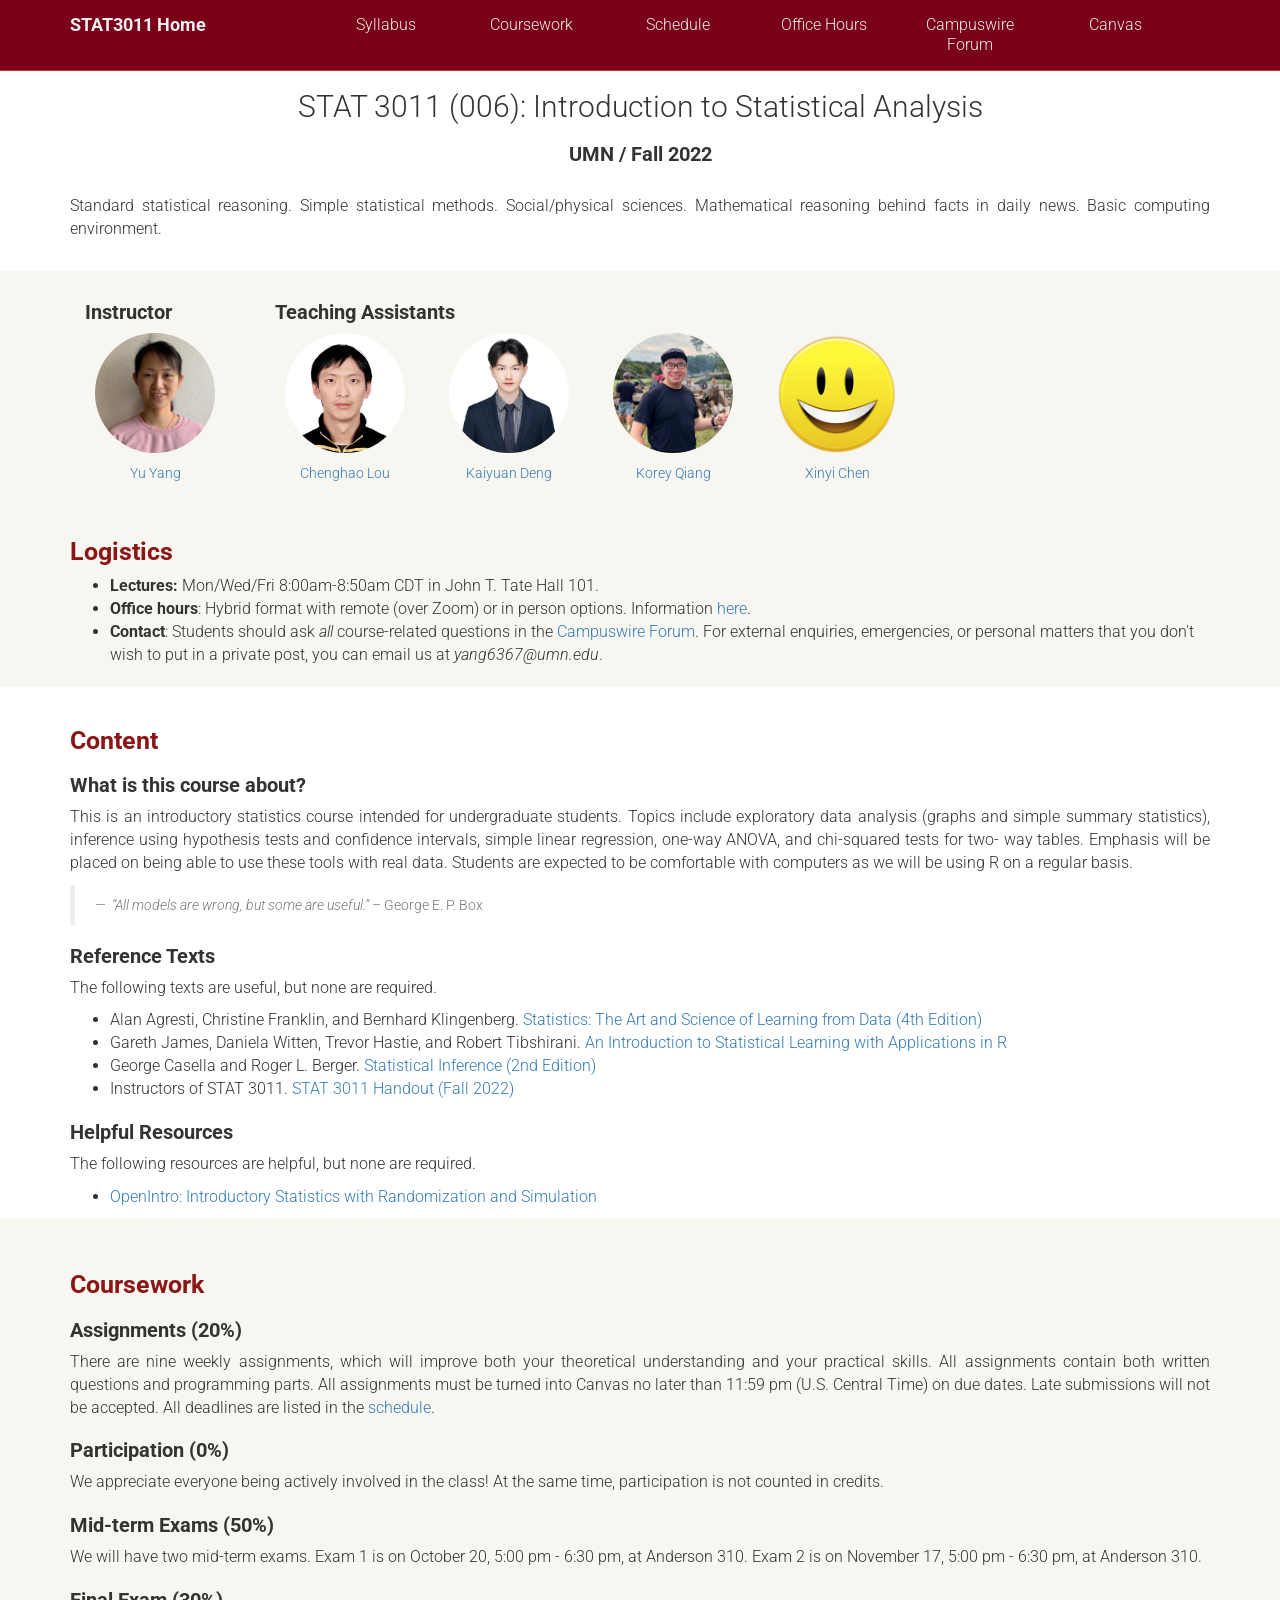
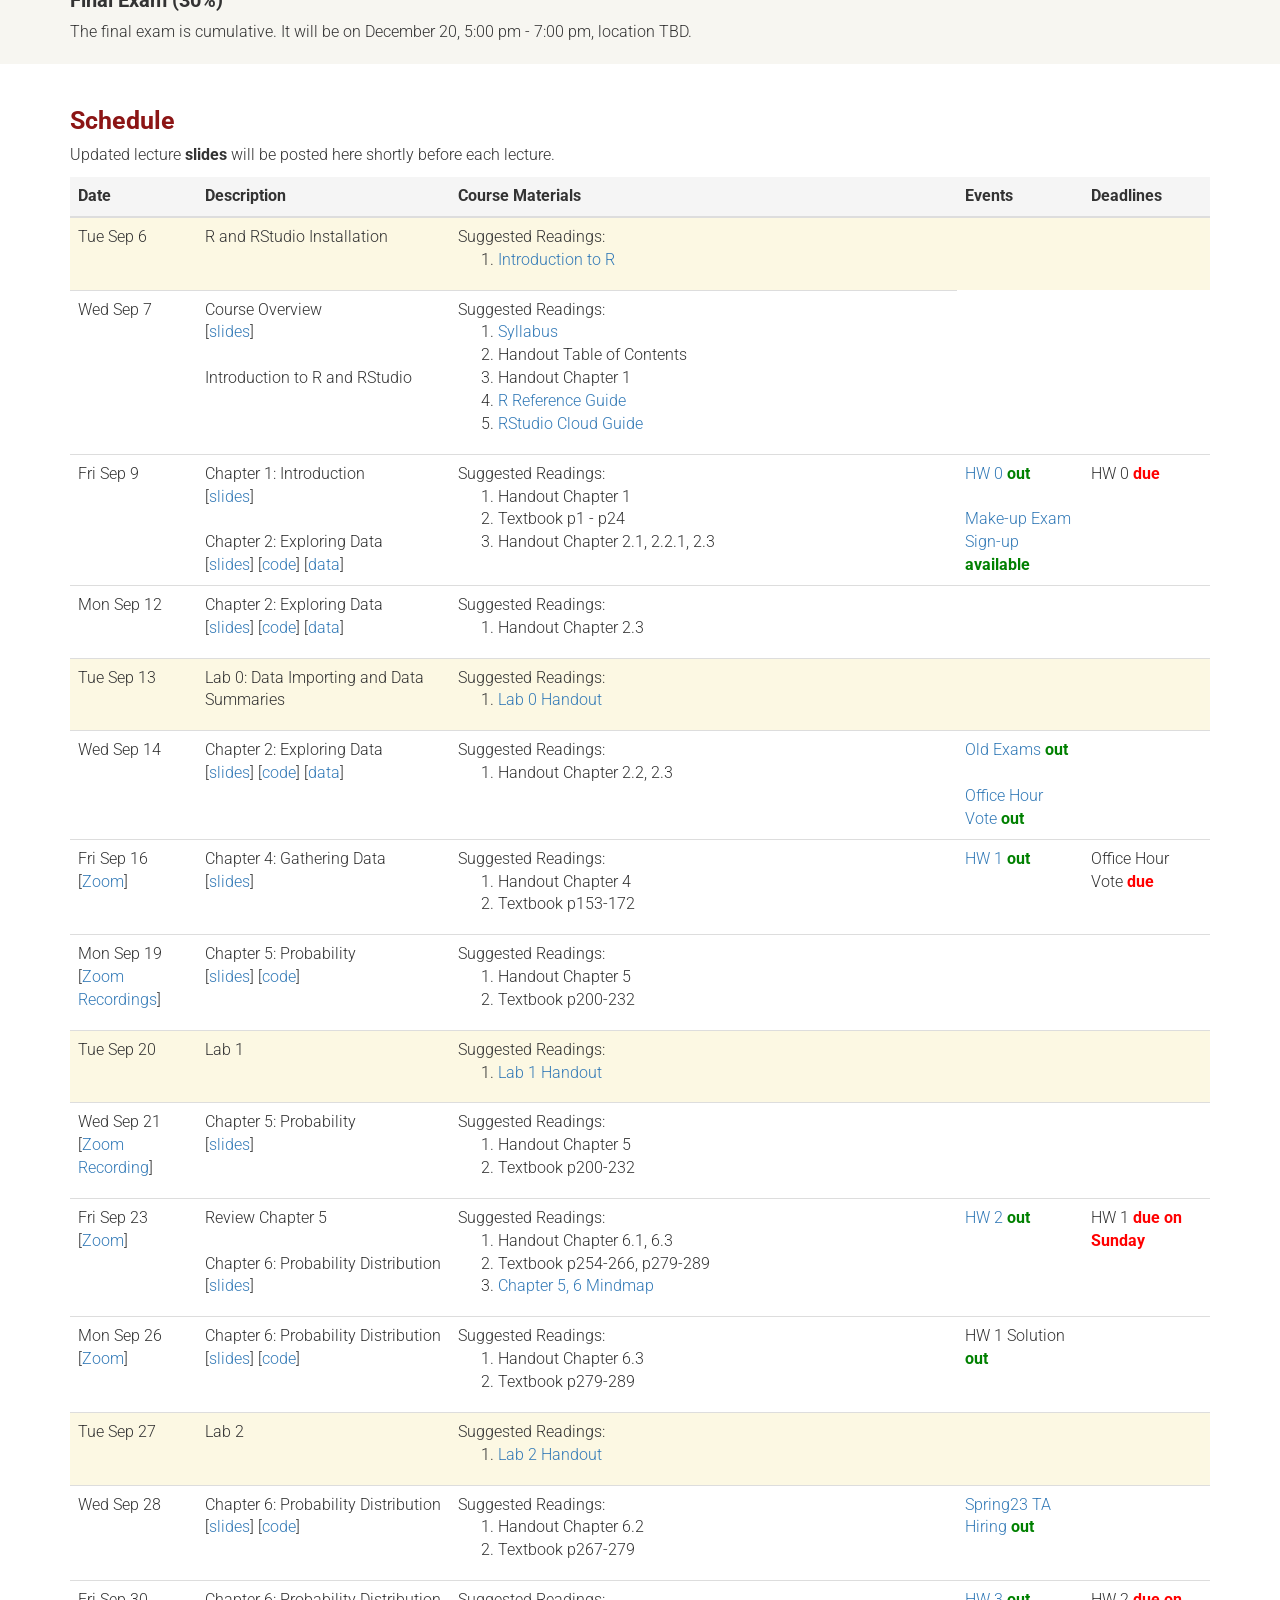
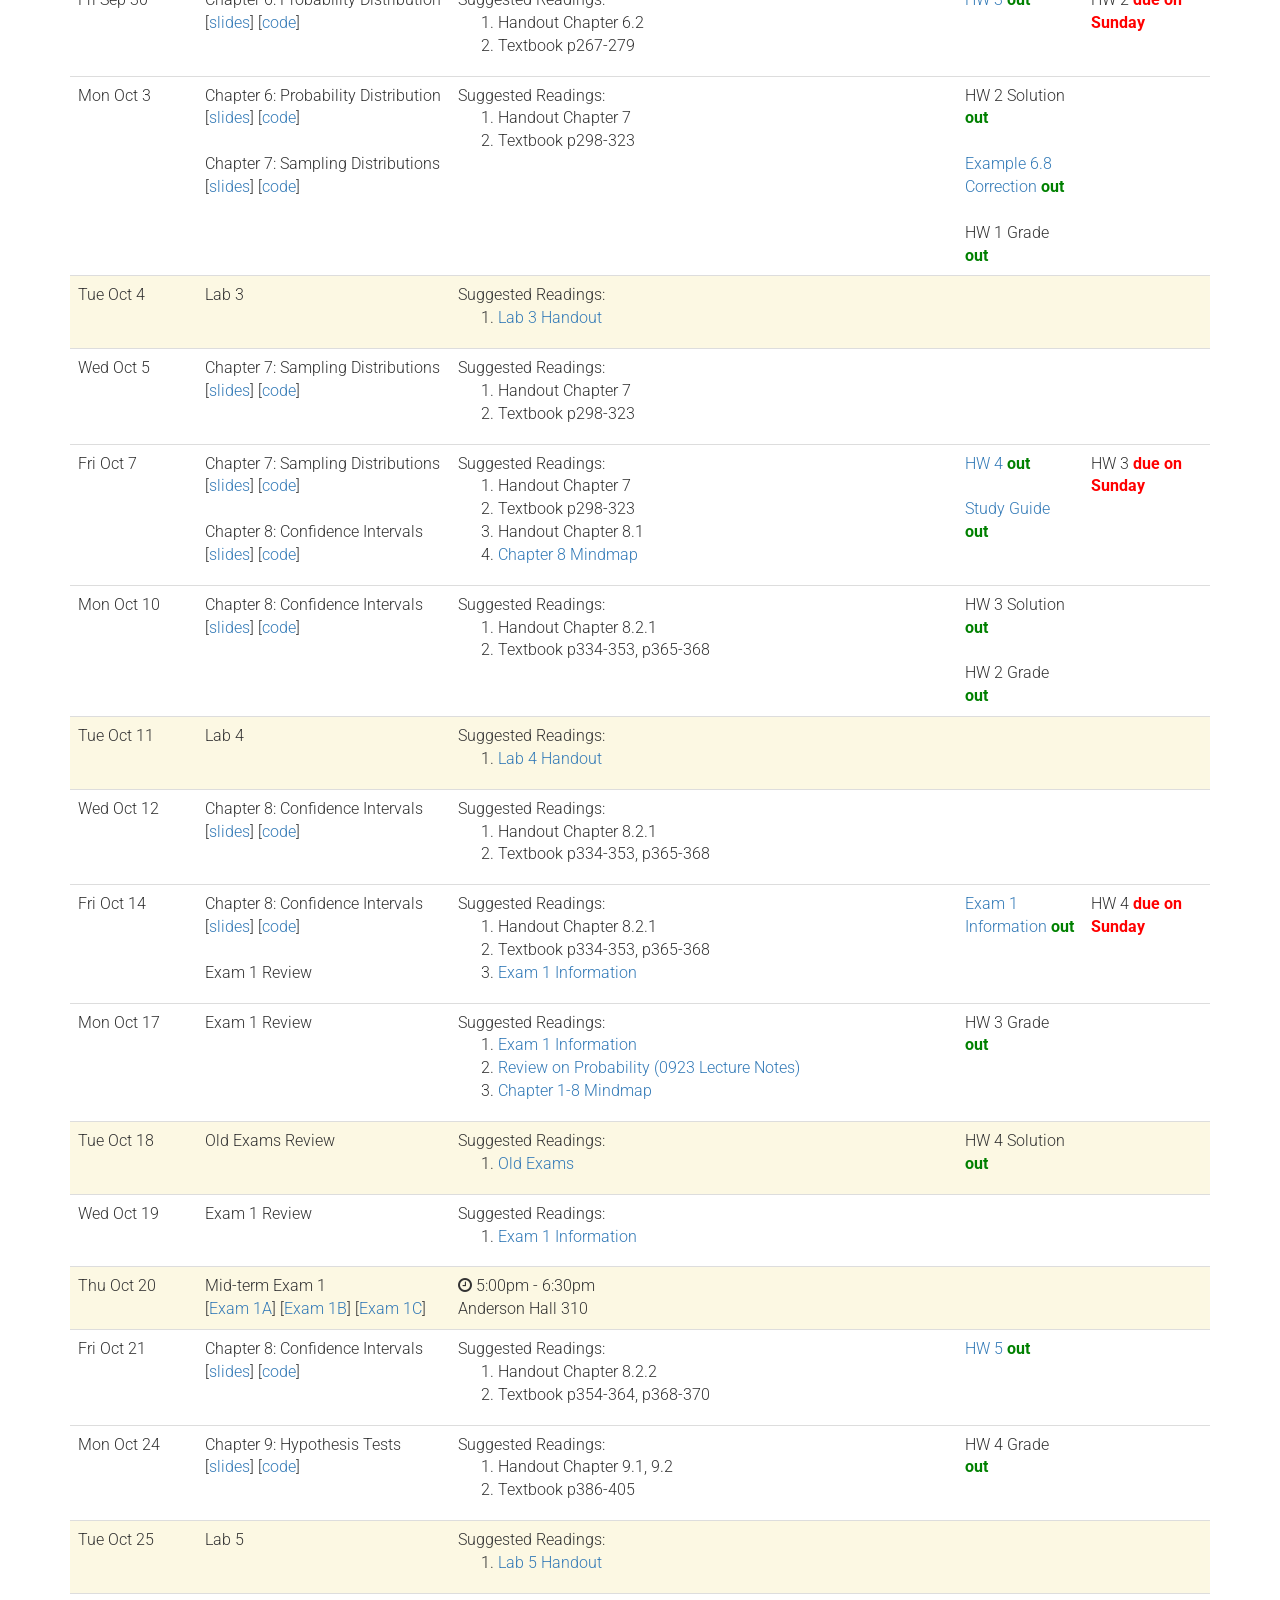
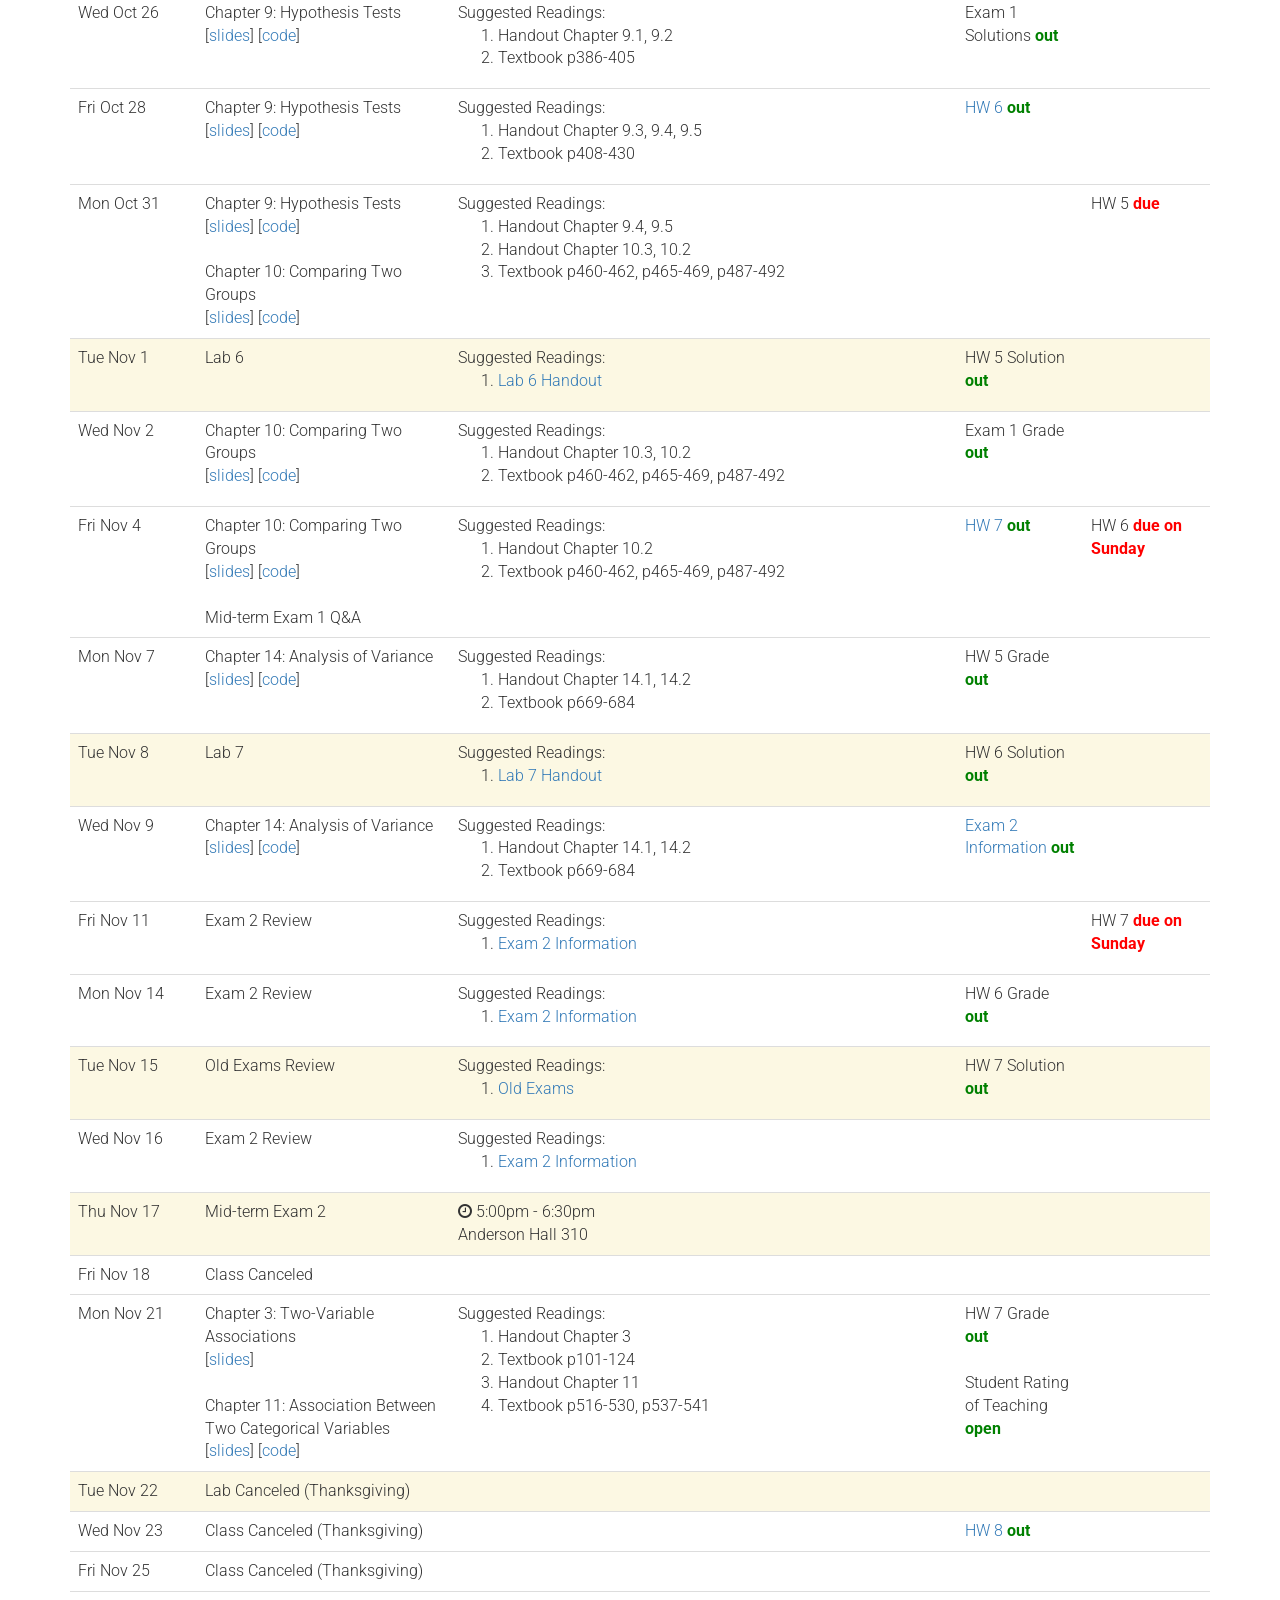
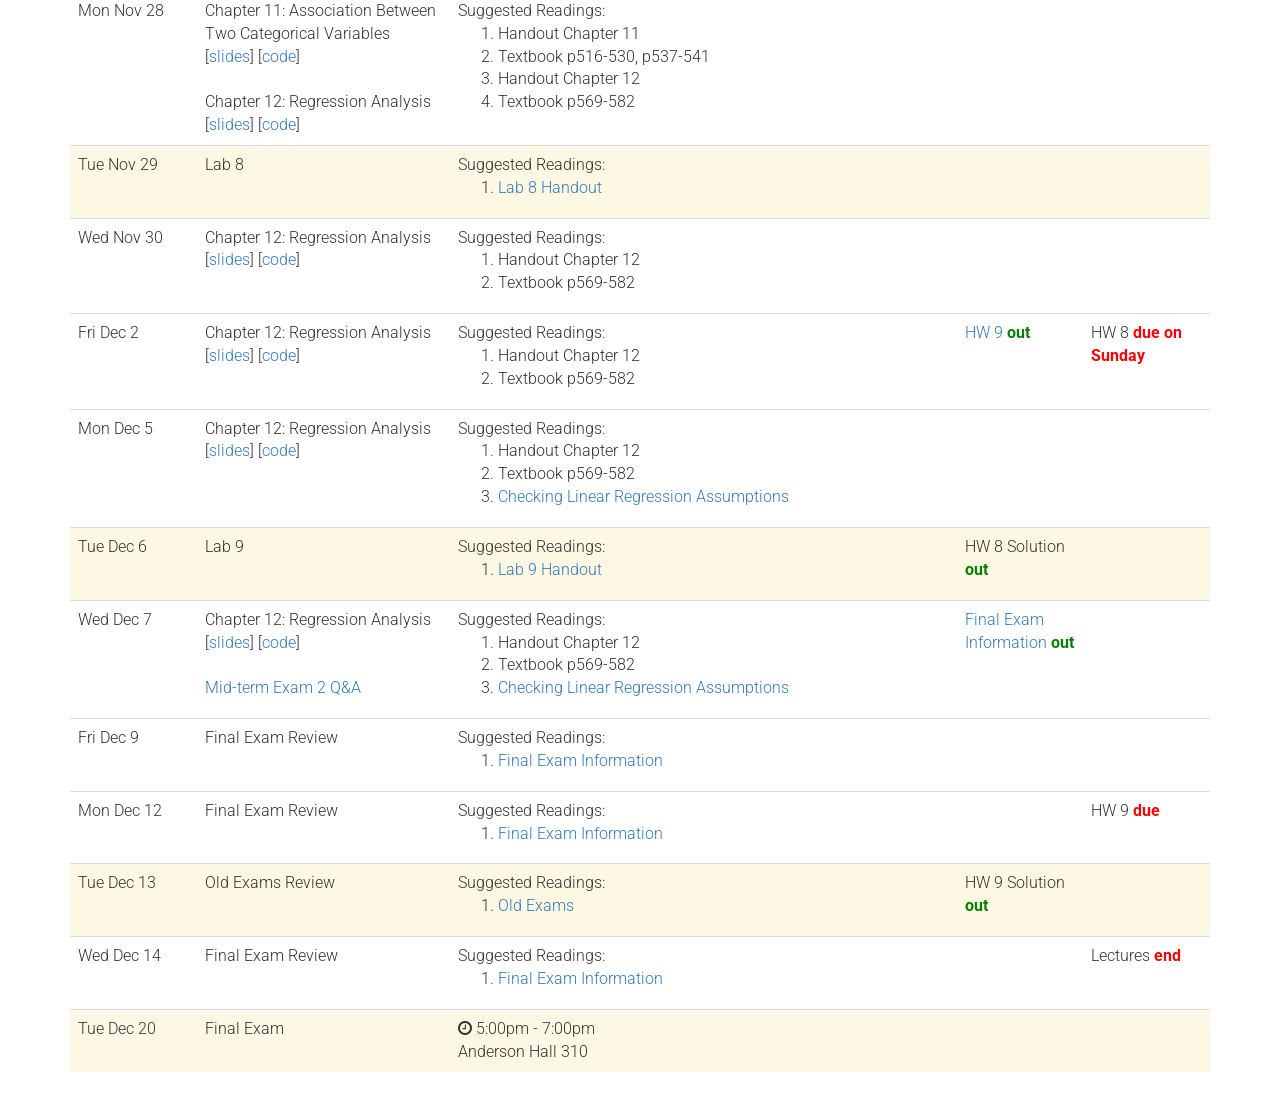
==== commit a5dcd5bb: "add final exam info; add schedules" ====
--- a/index.html
+++ b/index.html
@@ -1380,7 +1380,9 @@
                         <li><a href="materials/check_regression_assumptions.pdf">Checking Linear Regression Assumptions</a></li>
                       </ol>
                     </td>
-                    <td></td>
+                    <td>
+                      <a href="materials/Final_Exam_Info_3011_F22.pdf">Final Exam Information</a> <b><font color="green">out</font></b>
+                    </td>
                     <td></td>
                   </tr>
 
@@ -1391,16 +1393,79 @@
                     </td>
                 
                     <td>
-                      <!-- Suggested Readings:
+                      Suggested Readings:
                       <ol>
-                        <li><a href="">Final Exam Information</a></li>
-                      </ol> -->
+                        <li><a href="materials/Final_Exam_Info_3011_F22.pdf">Final Exam Information</a></li>
+                      </ol>
+                    </td>
+                    <td></td>
+                    <td></td>
+                  </tr>
+
+
+                  <tr>
+                    <td>Mon Dec 12</td>
+                    <td>
+                      Final Exam Review
+                    </td>
+                
+                    <td>
+                      Suggested Readings:
+                      <ol>
+                        <li><a href="materials/Final_Exam_Info_3011_F22.pdf">Final Exam Information</a></li>
+                      </ol>
                     </td>
                     <td></td>
                     <td>
-                      
+                      HW 9 <b><font color="red">due</font></b>
                     </td>
                   </tr>
+
+                  <tr class="warning">
+                    <td>Tue Dec 13</td>
+                    <td>Old Exams Review
+                    </td>
+                    <td>
+                      Suggested Readings:
+                      <ol>
+                        <li><a href="materials/old_exams.zip">Old Exams</a></li>
+                      </ol>
+                    </td>
+                    <td>
+                      HW 9 Solution <b><font color="green">out</font></b>
+                    </td>
+                    <td></td>
+                    </tr>
+
+                  <tr>
+                    <td>Wed Dec 14</td>
+                    <td>
+                      Final Exam Review
+                    </td>
+                
+                    <td>
+                      Suggested Readings:
+                      <ol>
+                        <li><a href="materials/Final_Exam_Info_3011_F22.pdf">Final Exam Information</a></li>
+                      </ol>
+                    </td>
+                    <td></td>
+                    <td>
+                      Lectures <b><font color="red">end</font></b>
+                    </td>
+                  </tr>
+
+                  <tr class="warning">
+                    <td>Tue Dec 20</td>
+                    <td>
+                      Final Exam
+                    </td>
+                    <td>
+                      <i class="fa fa-clock-o"></i> 5:00pm - 7:00pm<br>Anderson Hall 310
+                    </td>
+                    <td></td>
+                    <td></td>
+                    </tr>
   </tbody>
 </table>
 </div> 
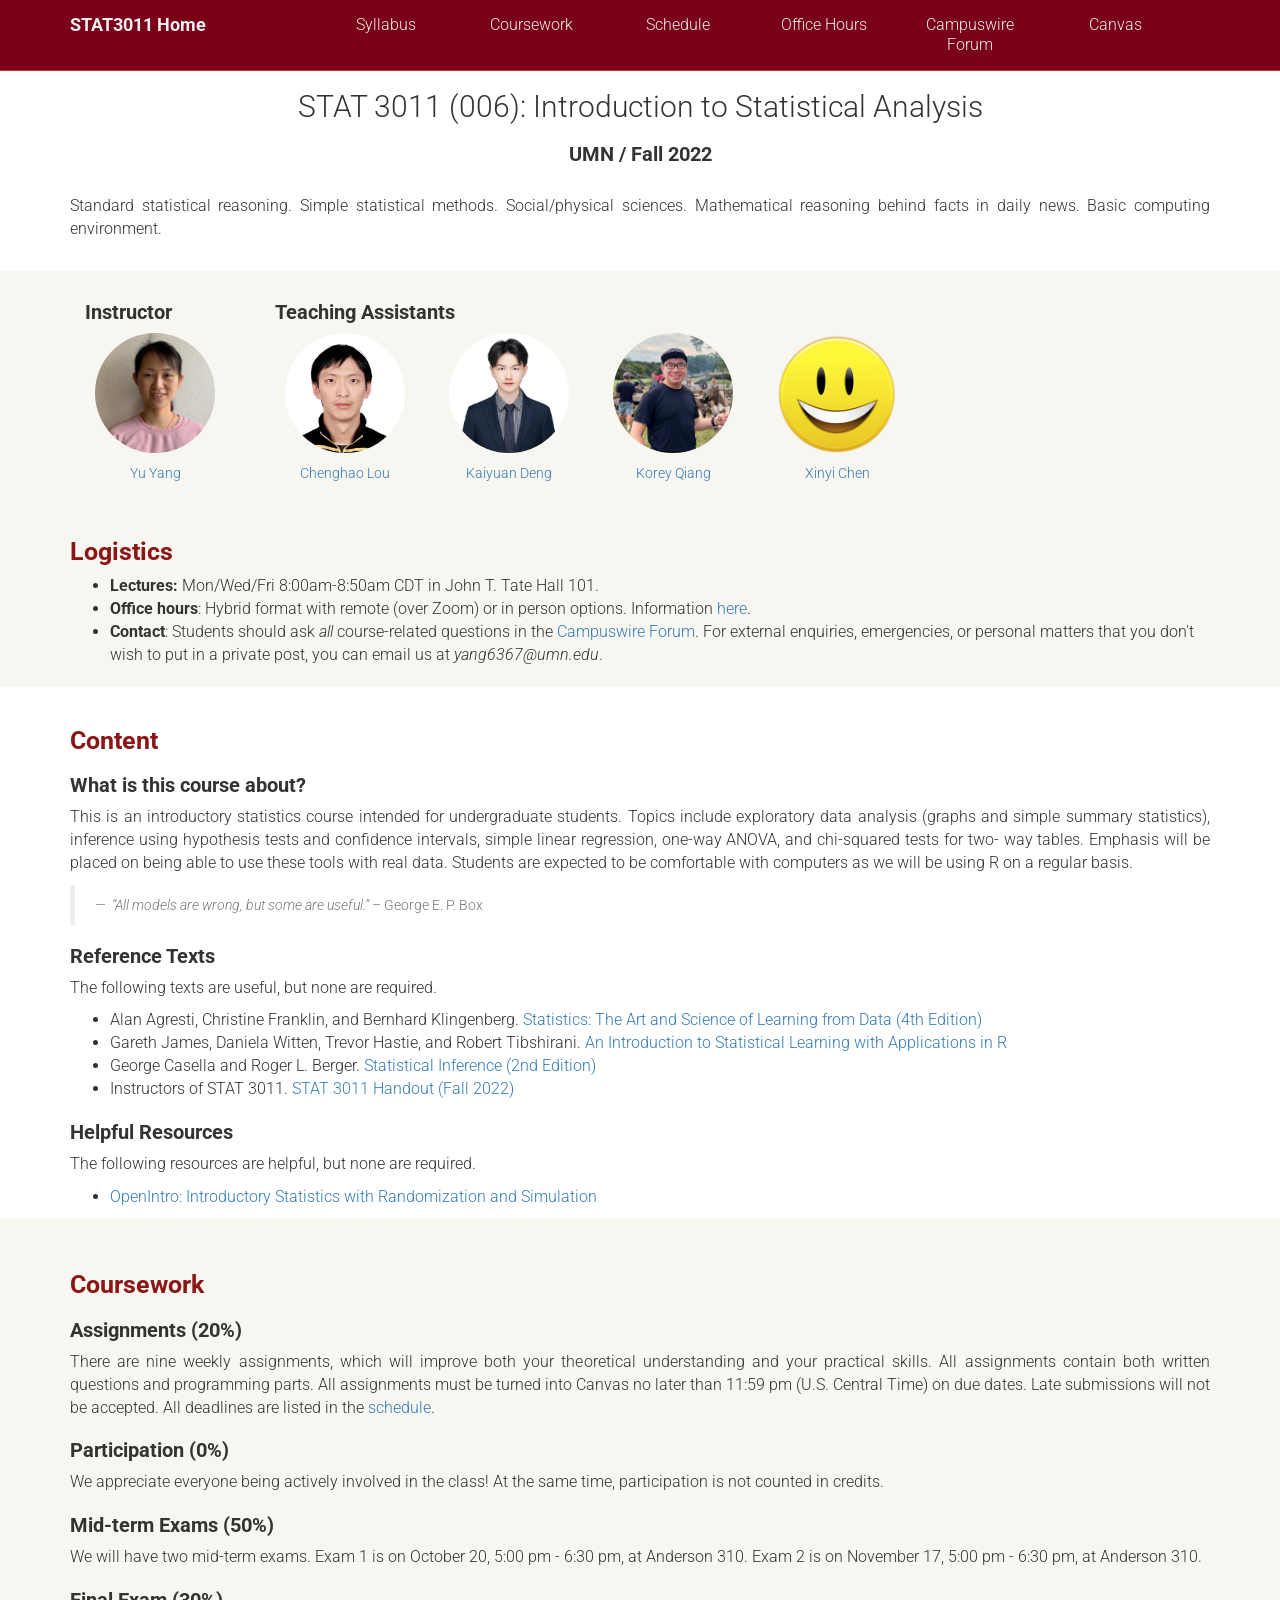
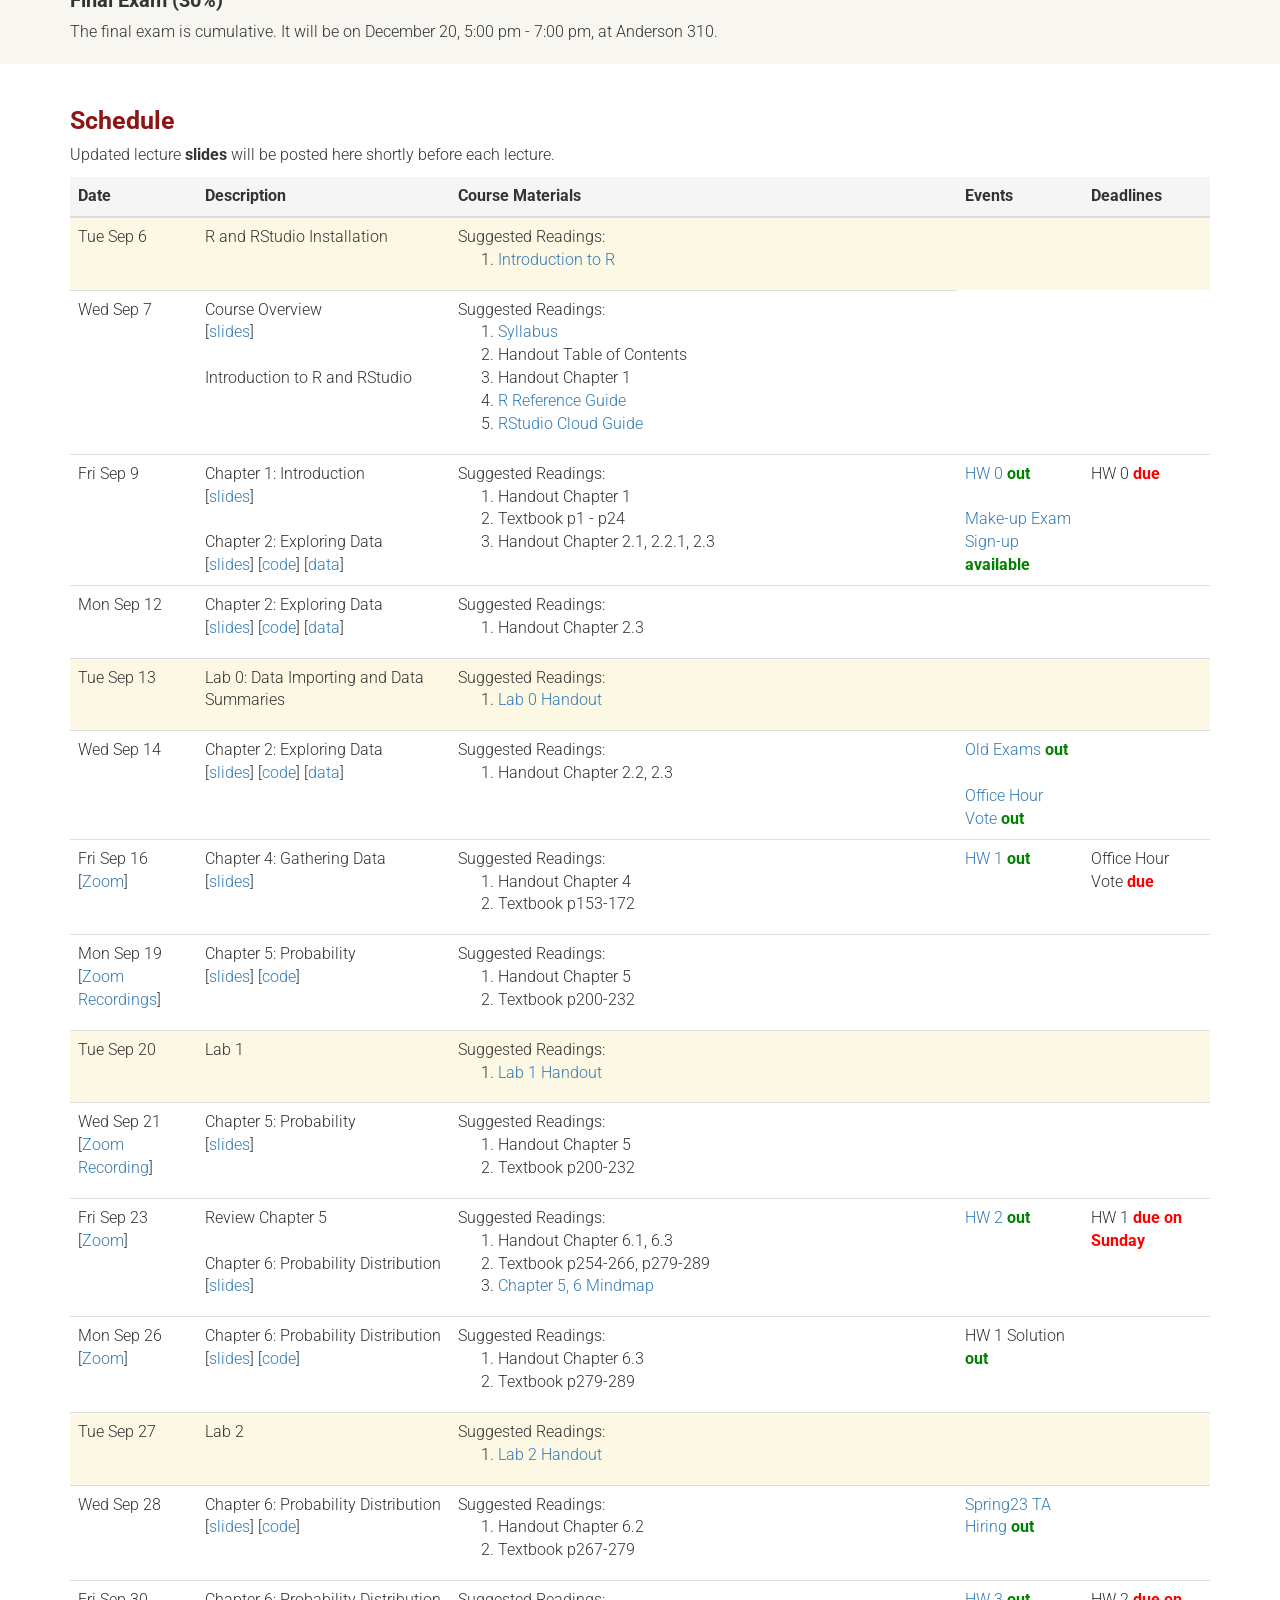
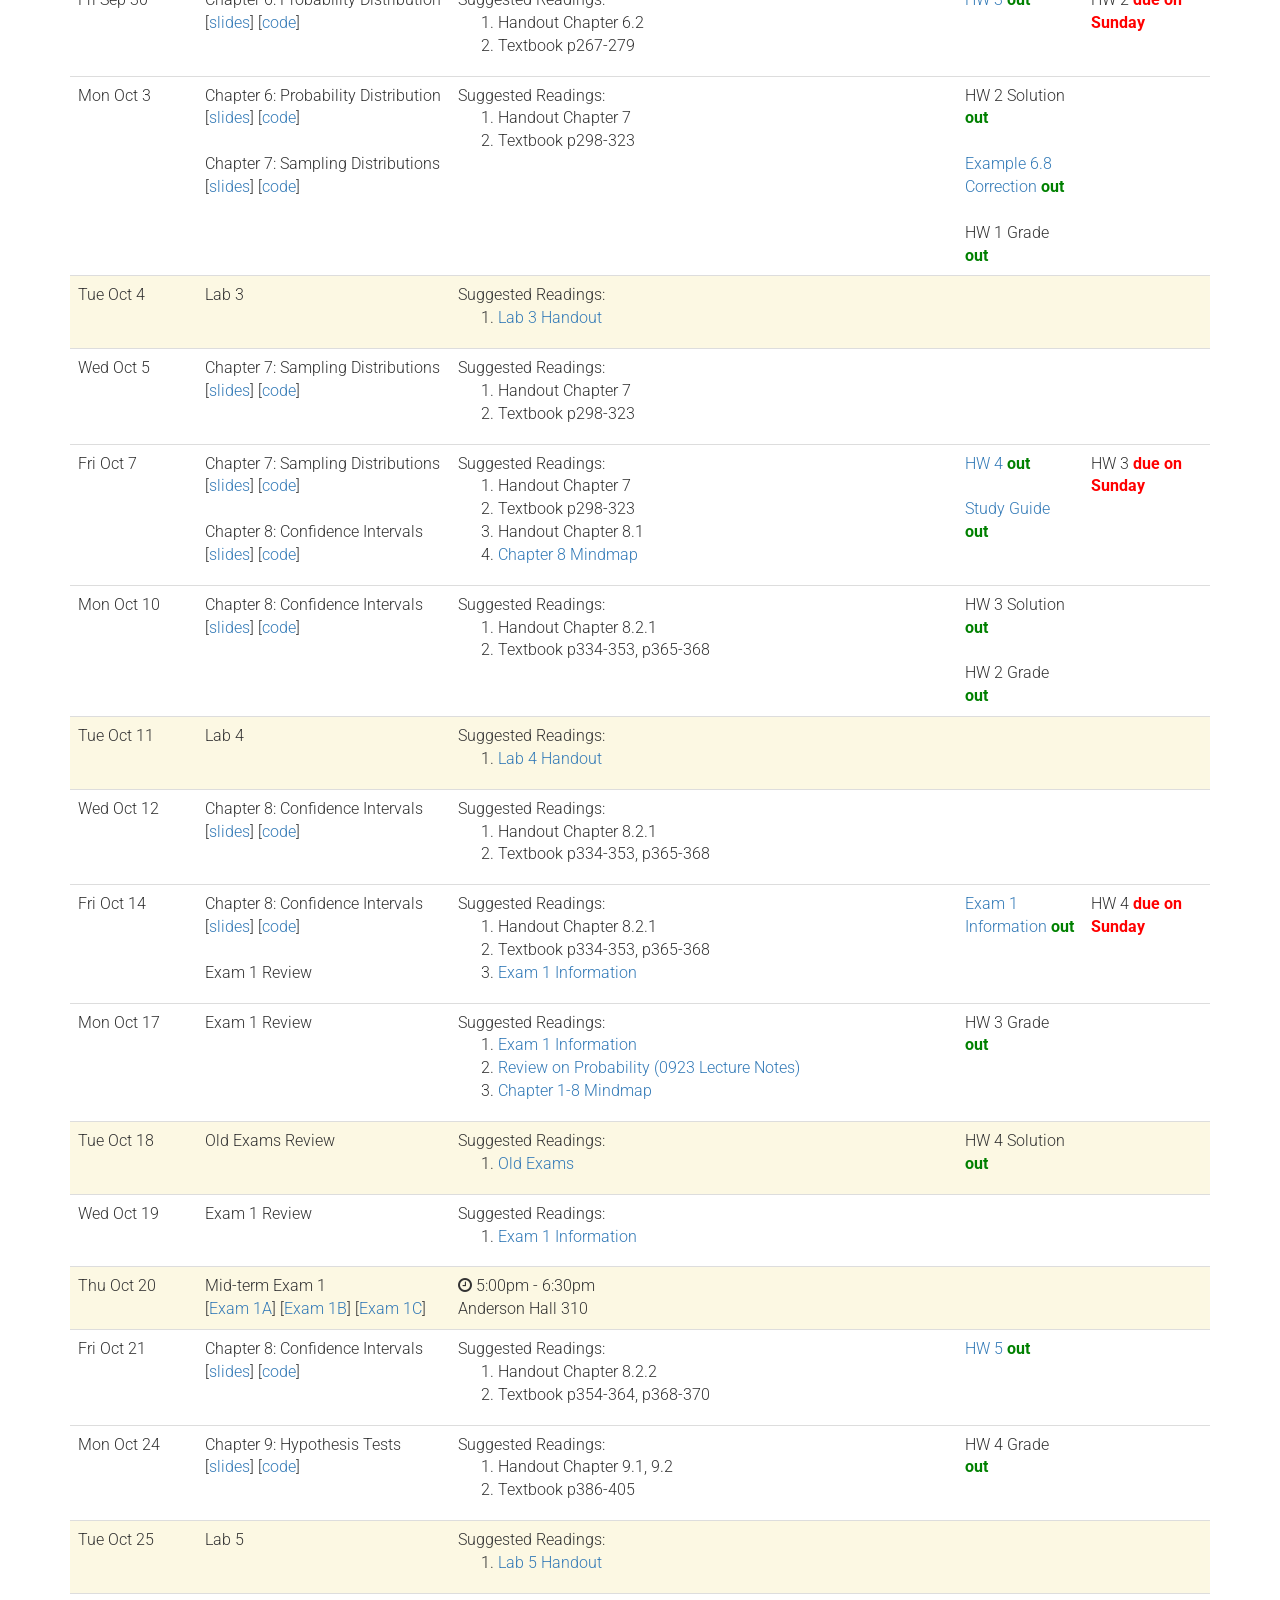
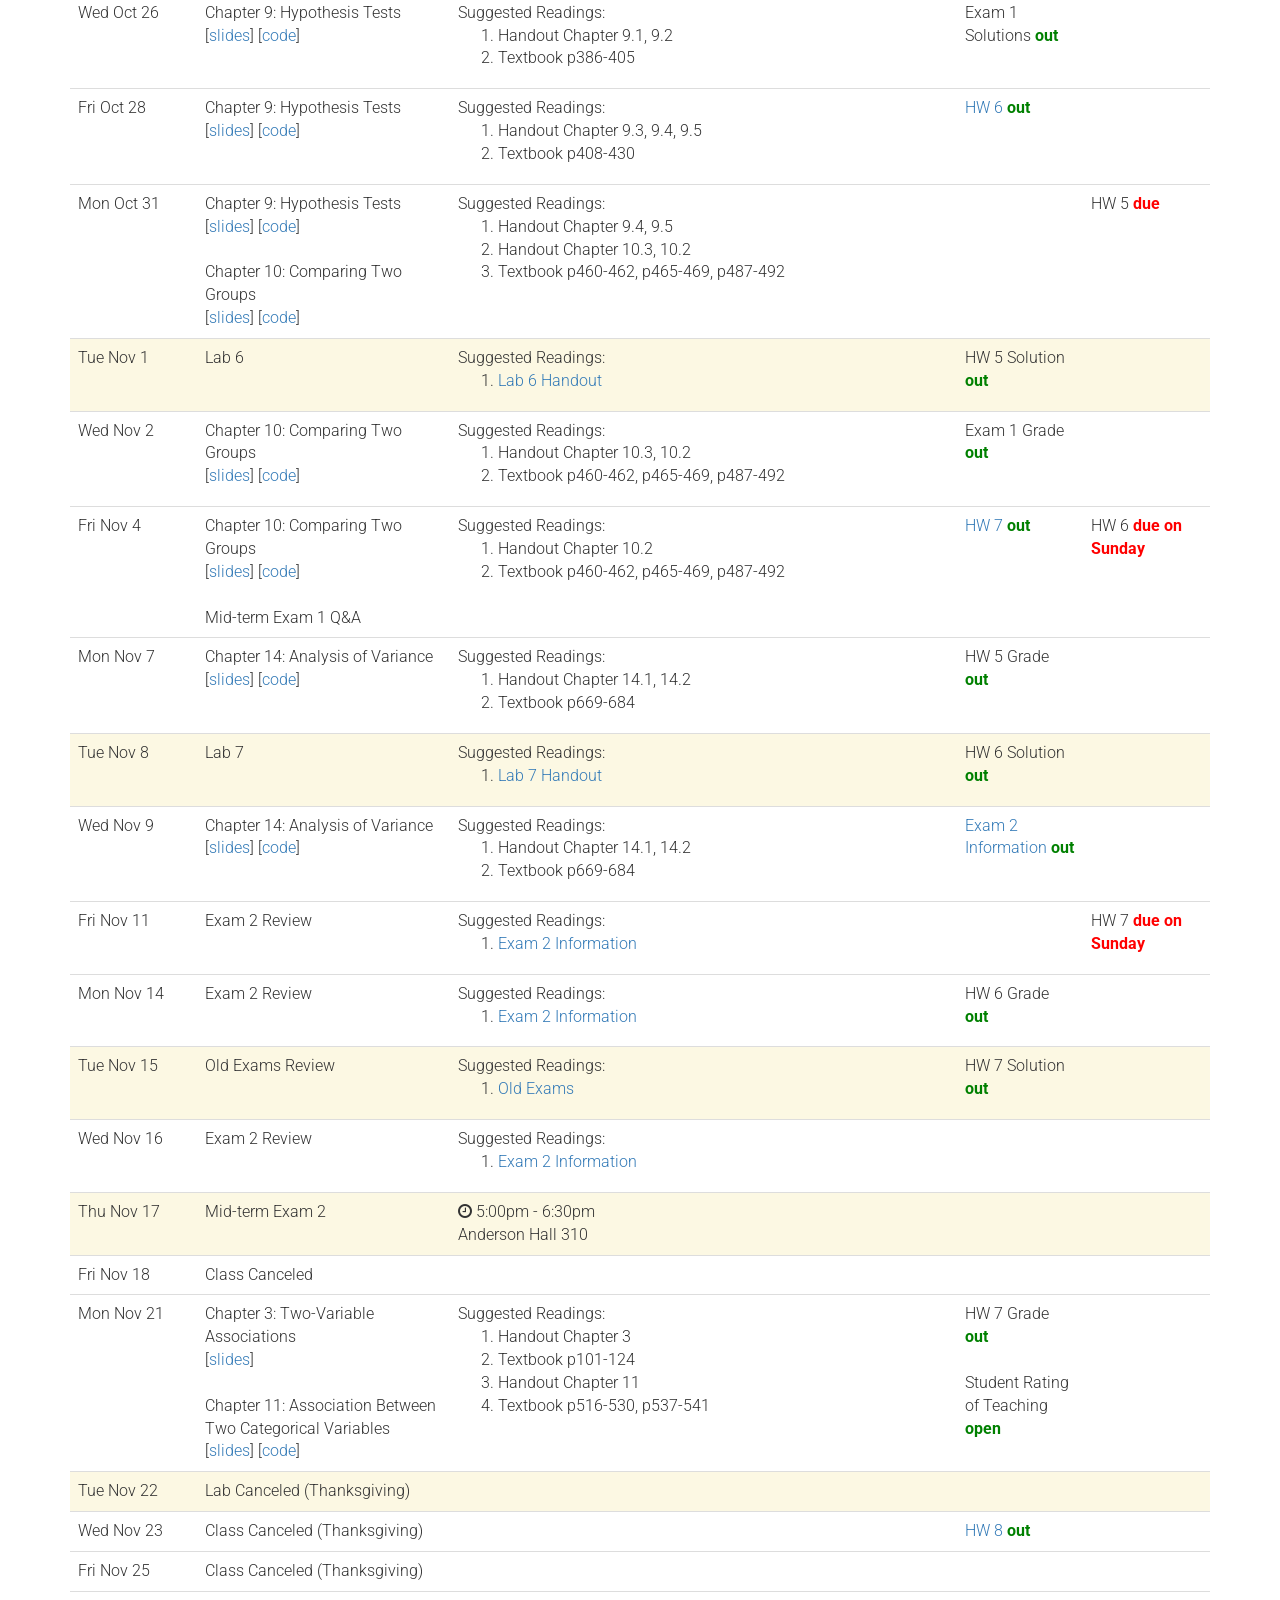
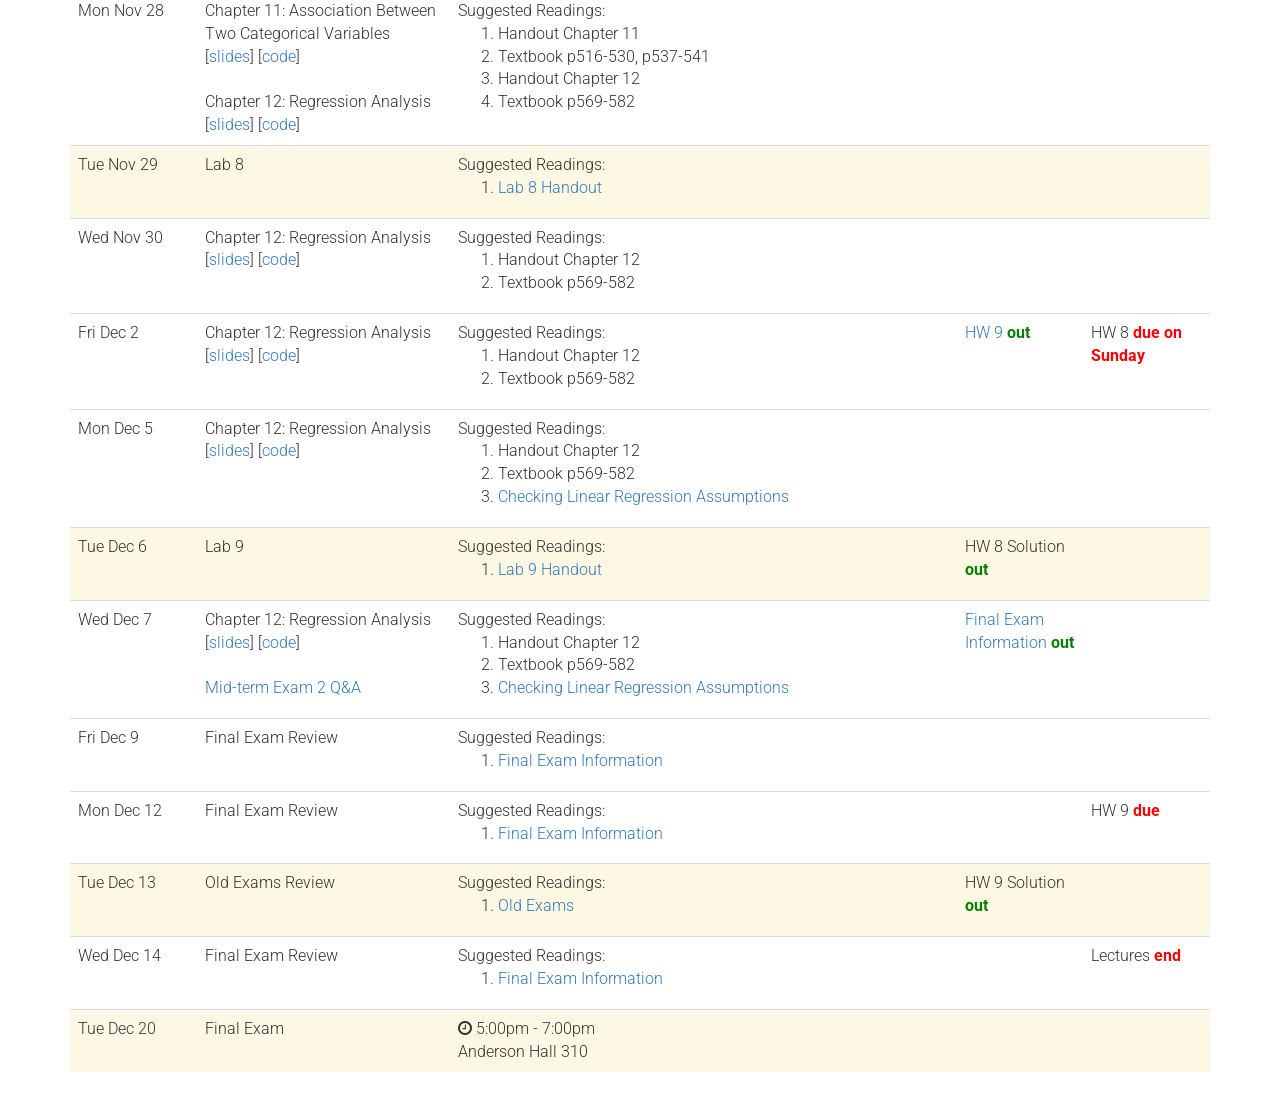
==== commit 44574729: "update final exam location" ====
--- a/index.html
+++ b/index.html
@@ -209,7 +209,7 @@
 
   <h3>Final Exam (30%)</h3>
   <p>
-    The final exam is cumulative. It will be on December 20, 5:00 pm - 7:00 pm, location TBD.
+    The final exam is cumulative. It will be on December 20, 5:00 pm - 7:00 pm, at Anderson 310.
   </p>
 </div>
 </div> 
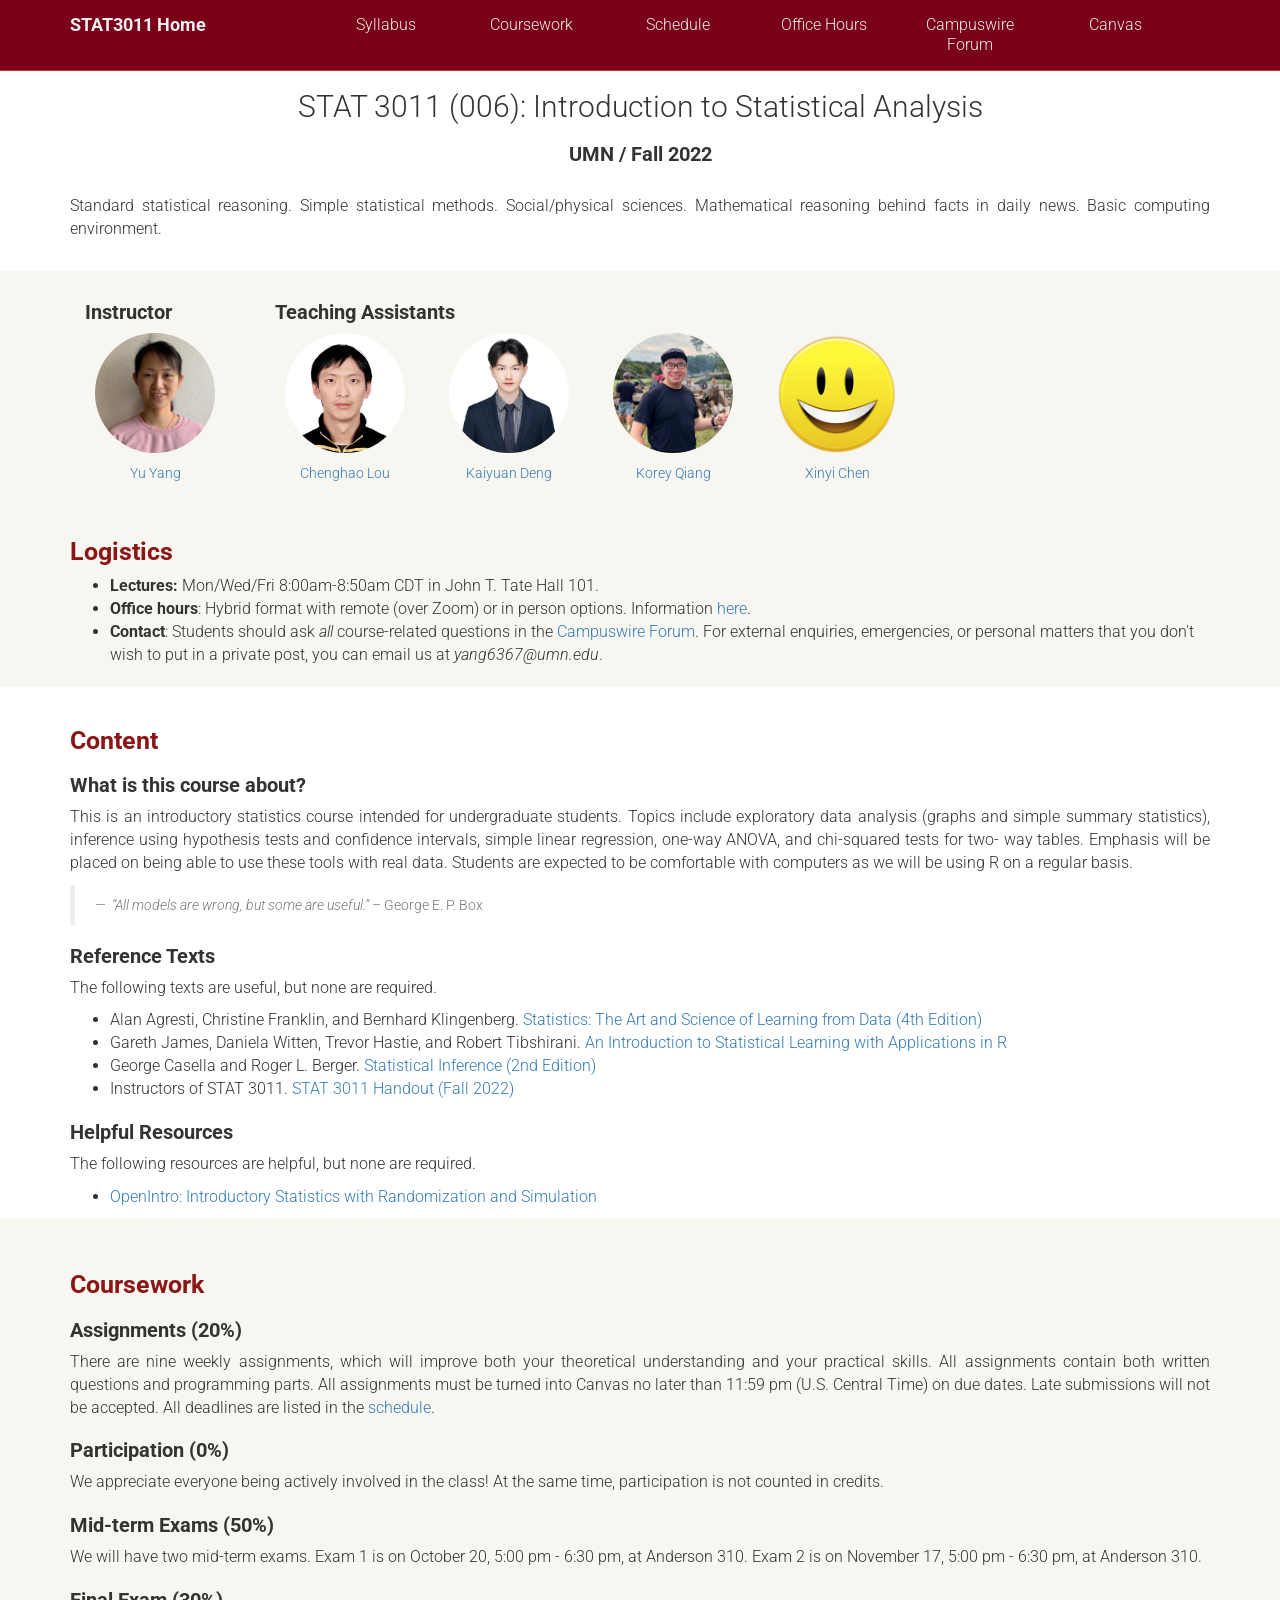
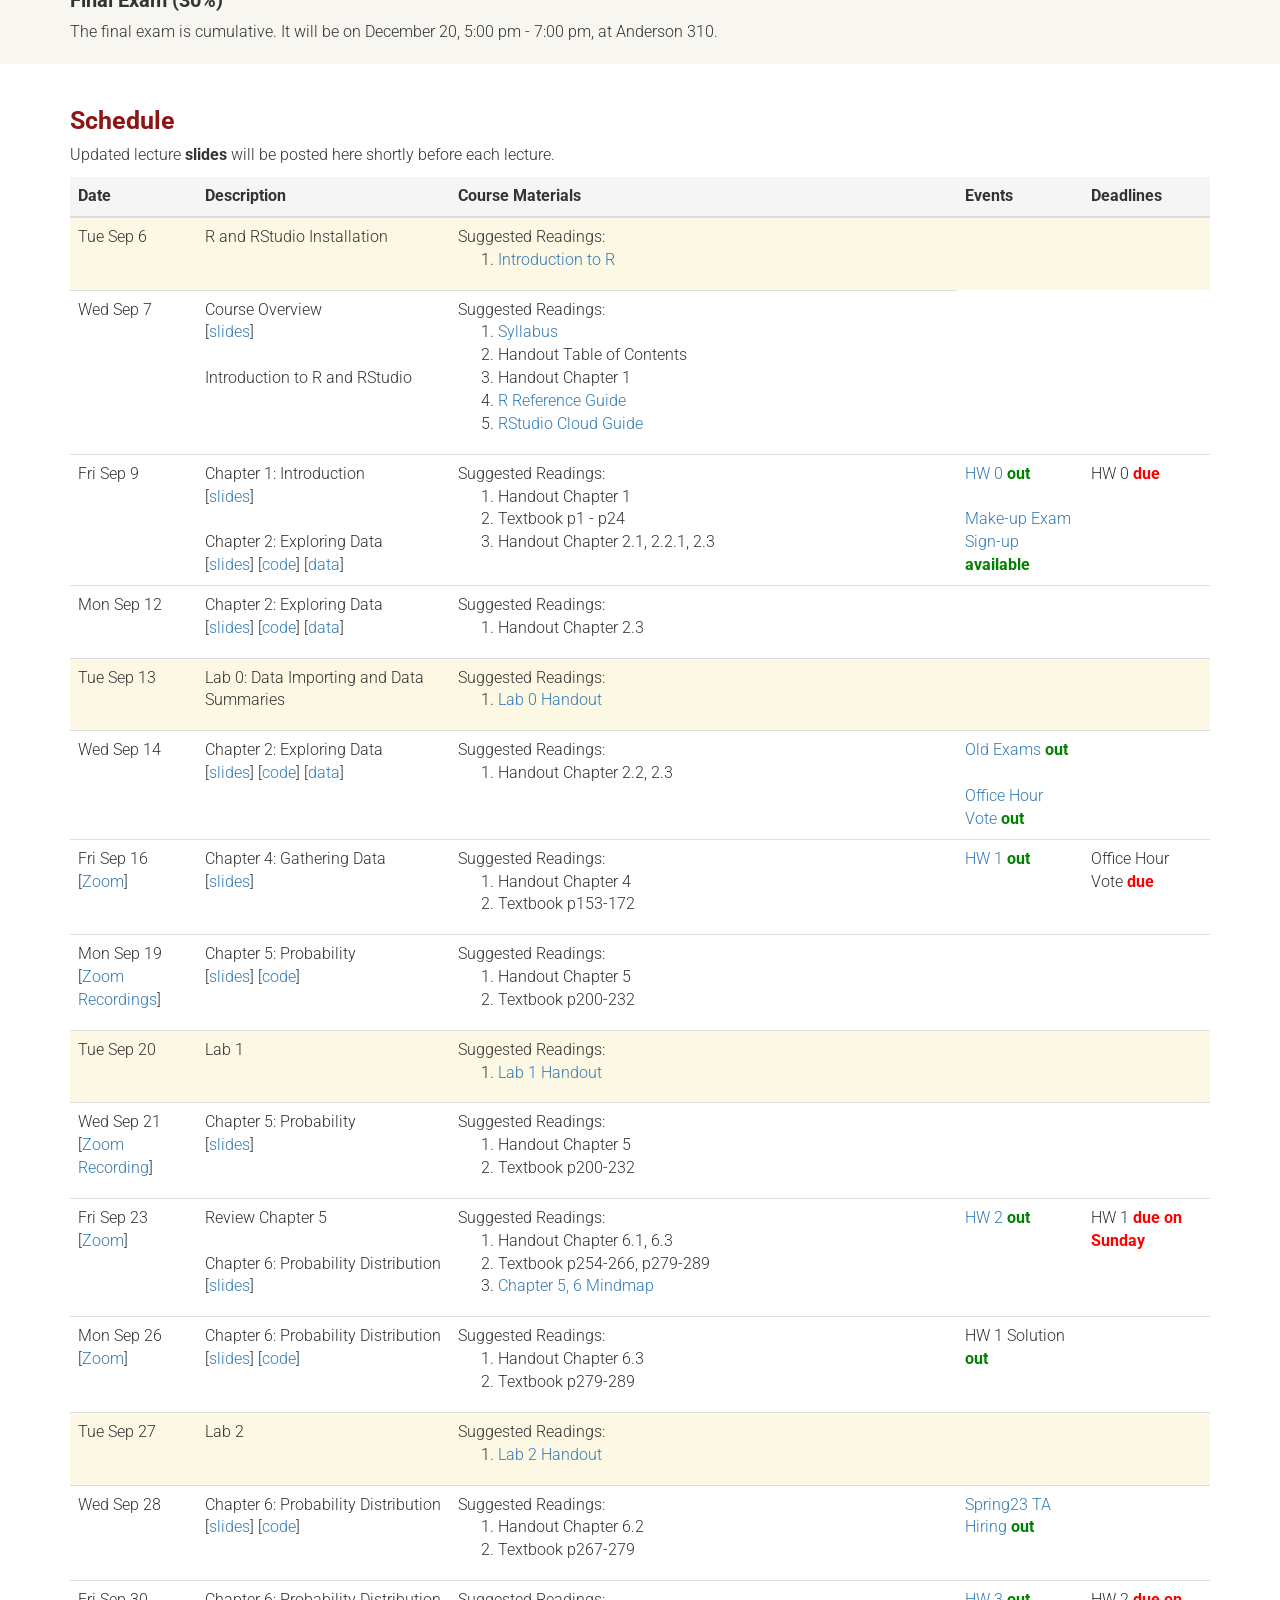
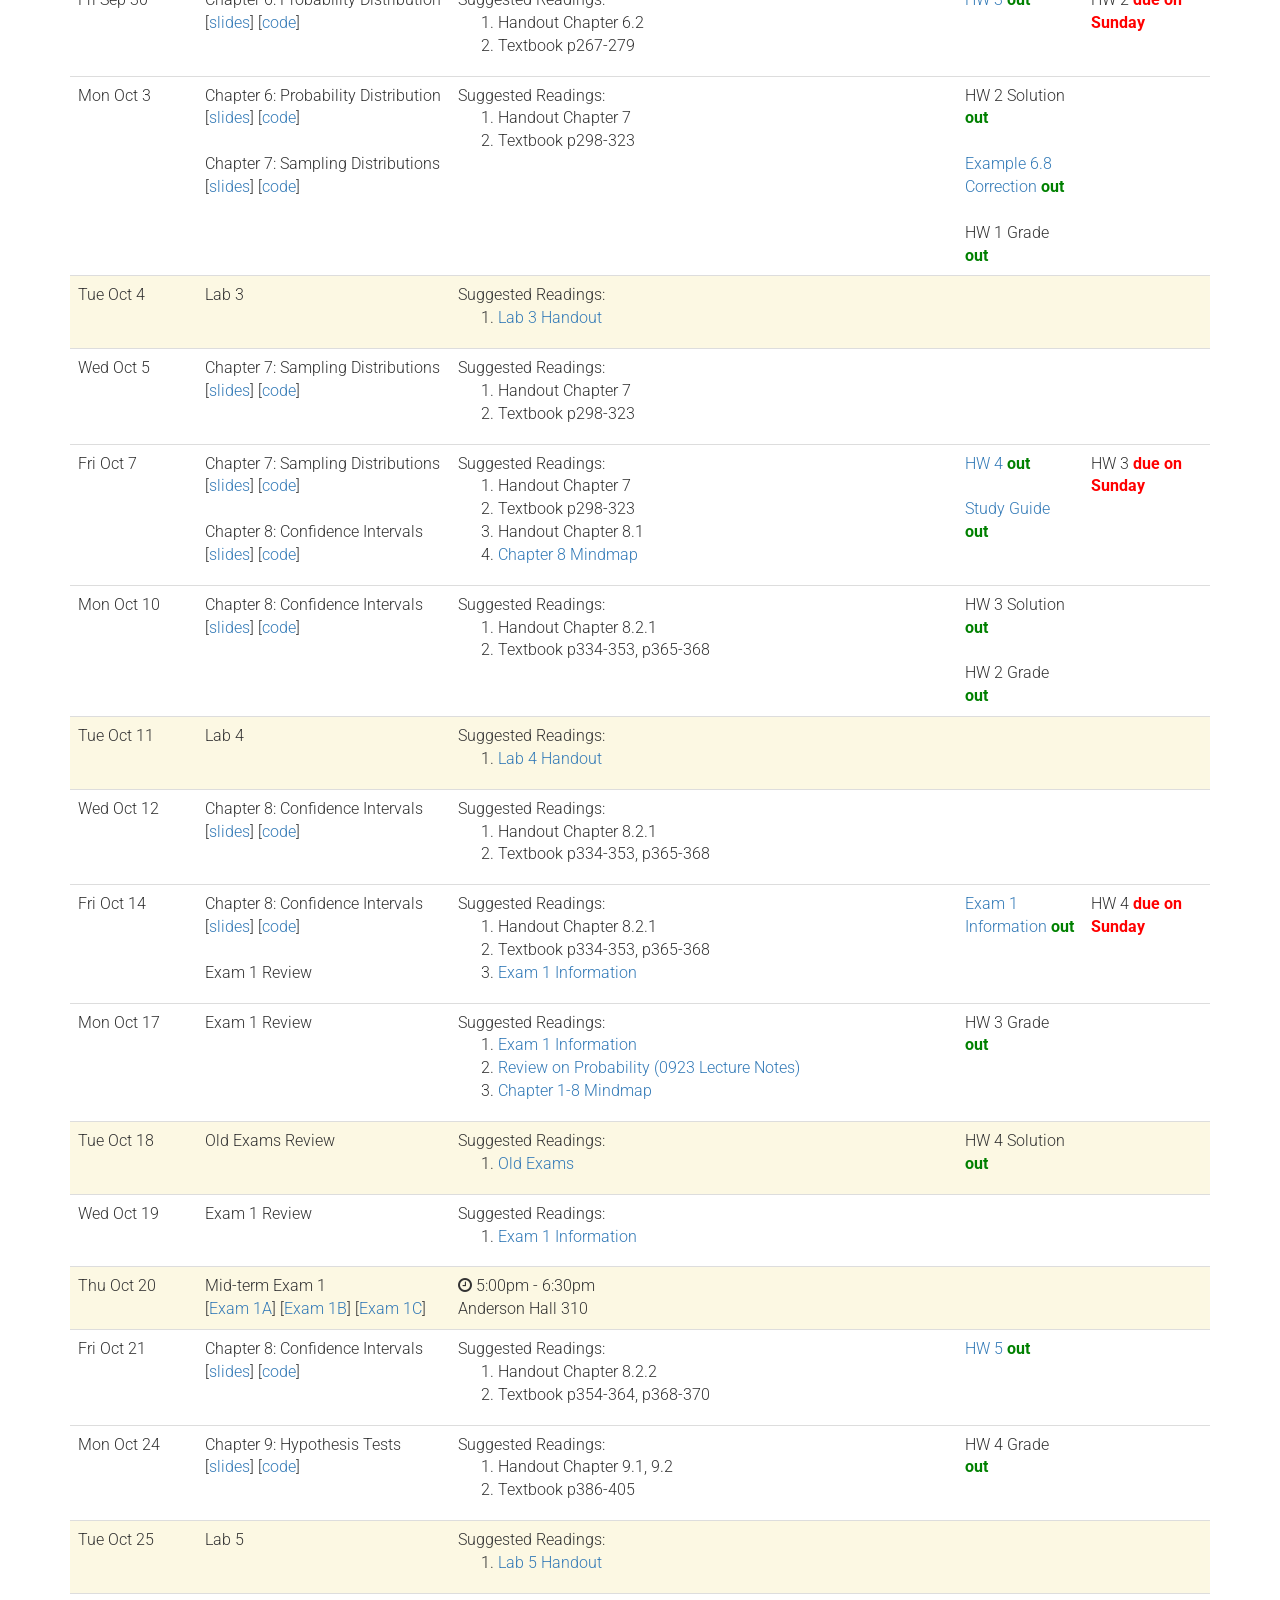
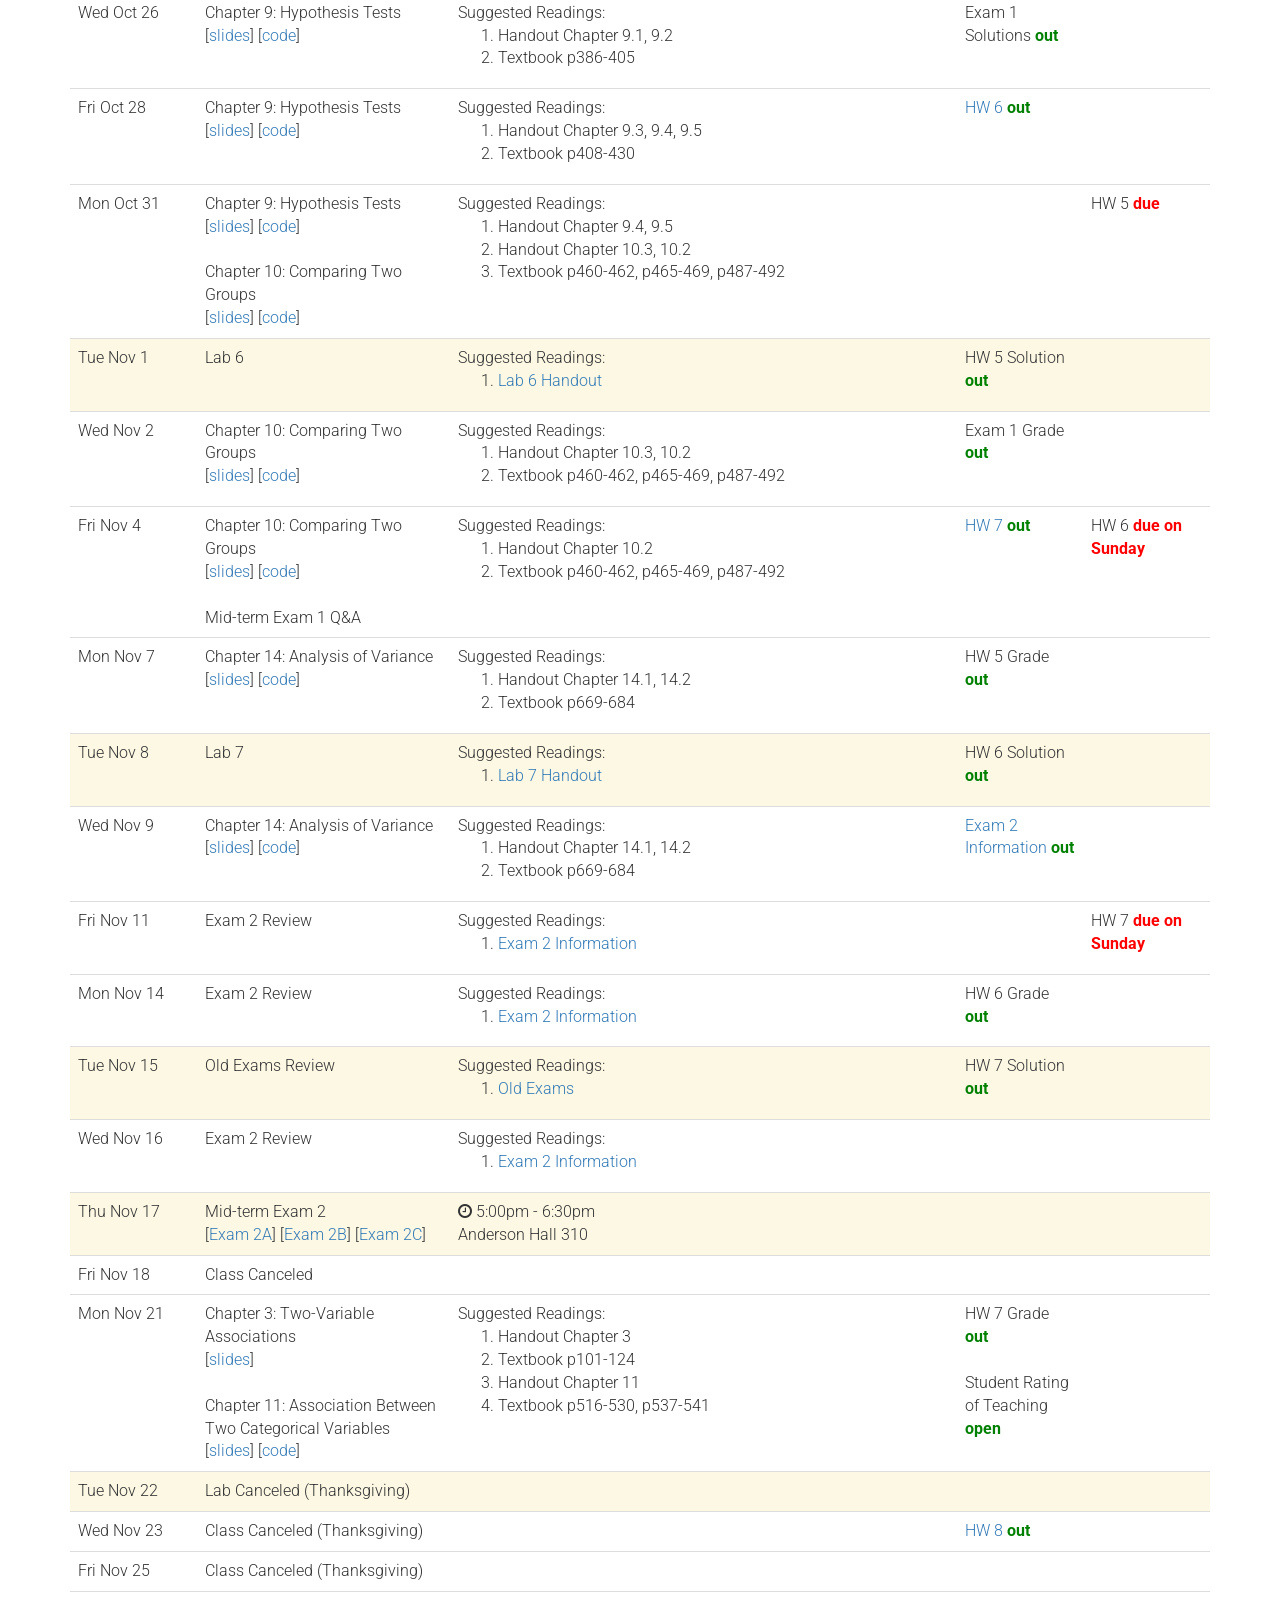
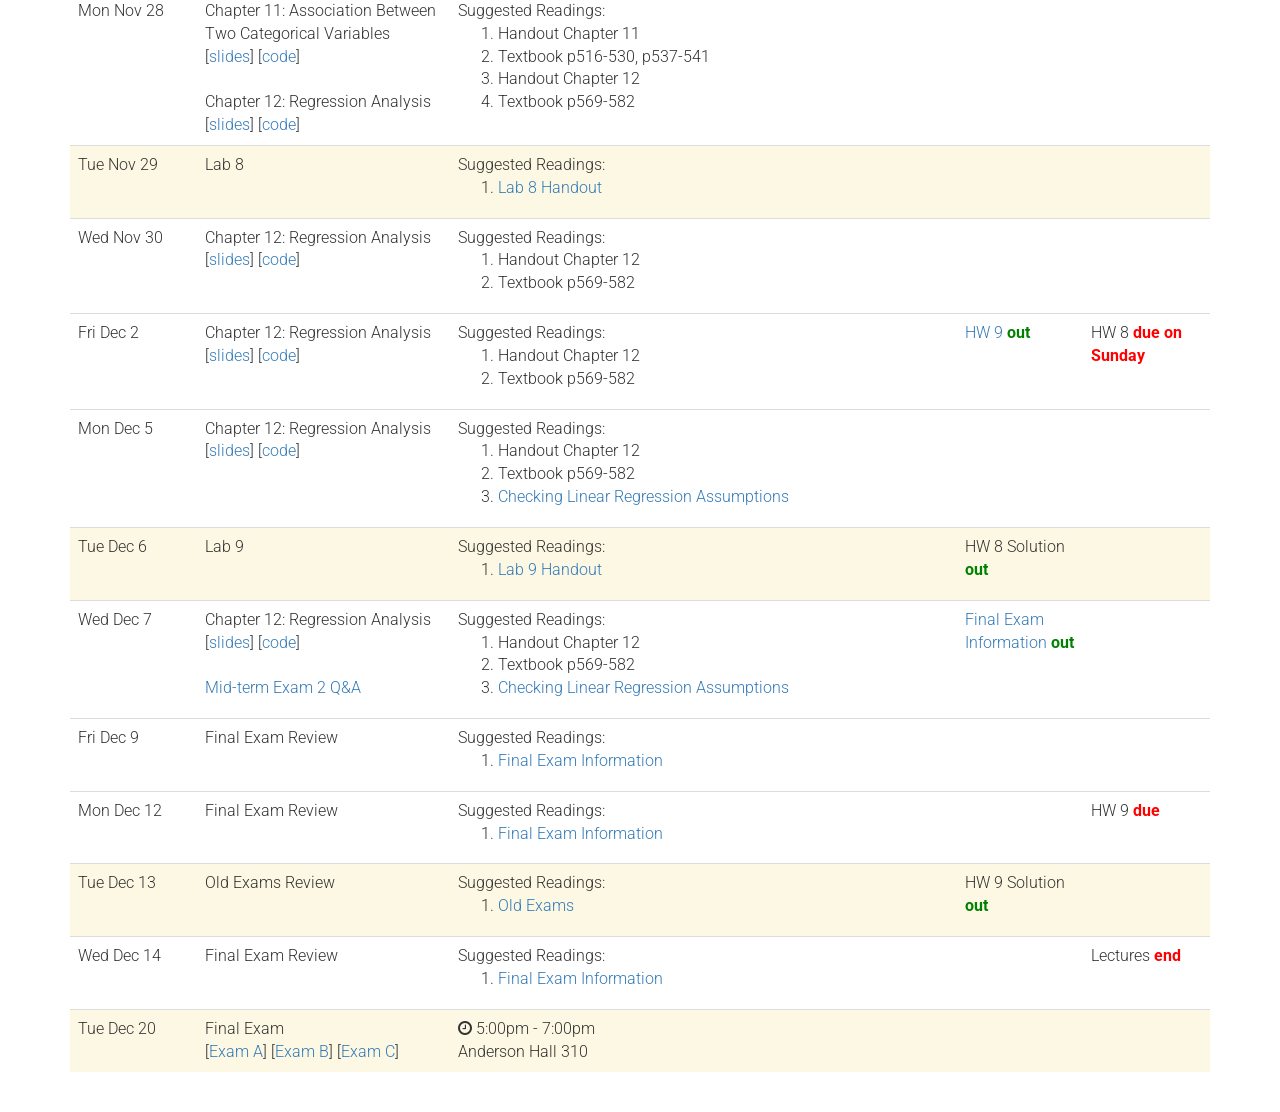
==== commit 10fd7dc8: "add exam 2 and final exams" ====
--- a/index.html
+++ b/index.html
@@ -1151,6 +1151,10 @@
               <td>Thu Nov 17</td>
               <td>
                 Mid-term Exam 2
+                <br>
+                [<a href="exams/Exam2A_3011_F22.pdf">Exam 2A</a>]
+                [<a href="exams/Exam2B_3011_F22.pdf">Exam 2B</a>]
+                [<a href="exams/Exam2C_3011_F22.pdf">Exam 2C</a>]
               </td>
               <td>
                 <i class="fa fa-clock-o"></i> 5:00pm - 6:30pm<br>Anderson Hall 310
@@ -1459,6 +1463,10 @@
                     <td>Tue Dec 20</td>
                     <td>
                       Final Exam
+                      <br>
+                      [<a href="exams/FinalExamTypeA_3011_F22.pdf">Exam A</a>]
+                      [<a href="exams/FinalExamTypeB_3011_F22.pdf">Exam B</a>]
+                      [<a href="exams/FinalExamTypeC_3011_F22.pdf">Exam C</a>]
                     </td>
                     <td>
                       <i class="fa fa-clock-o"></i> 5:00pm - 7:00pm<br>Anderson Hall 310
